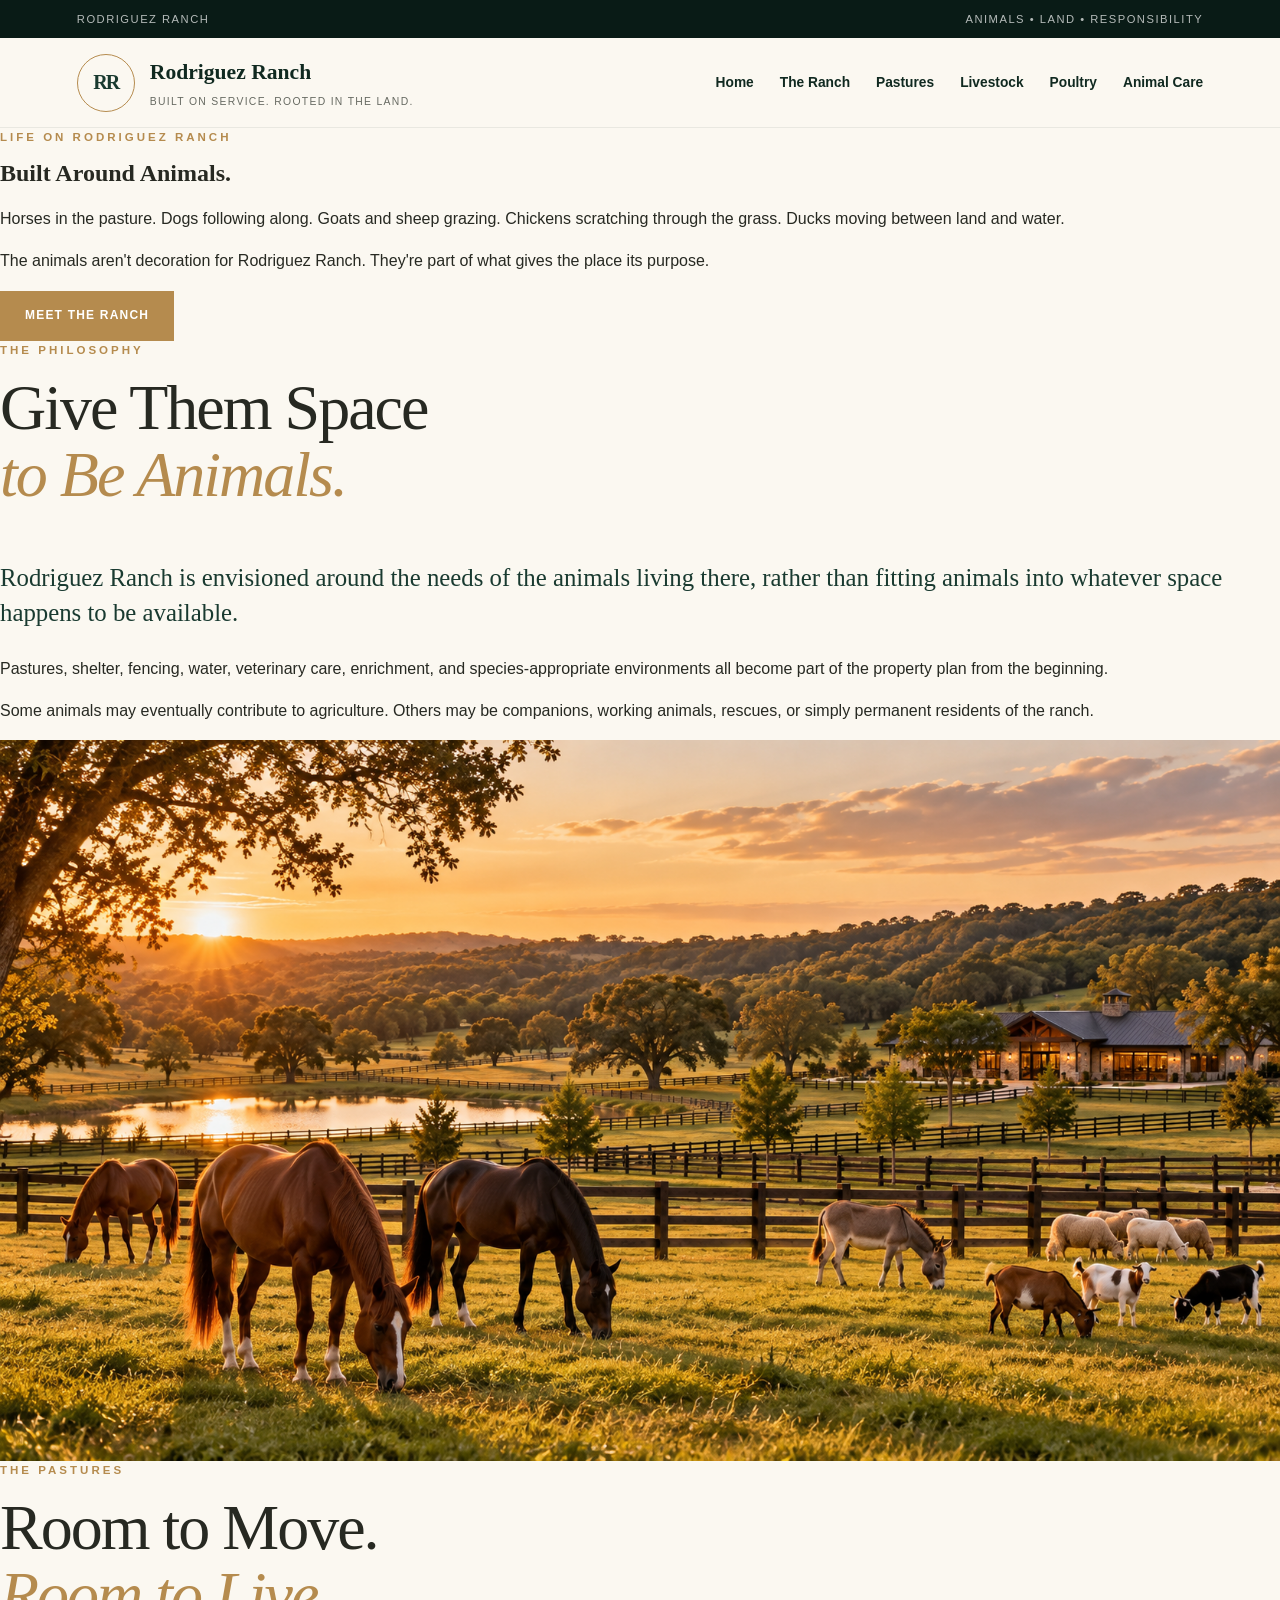
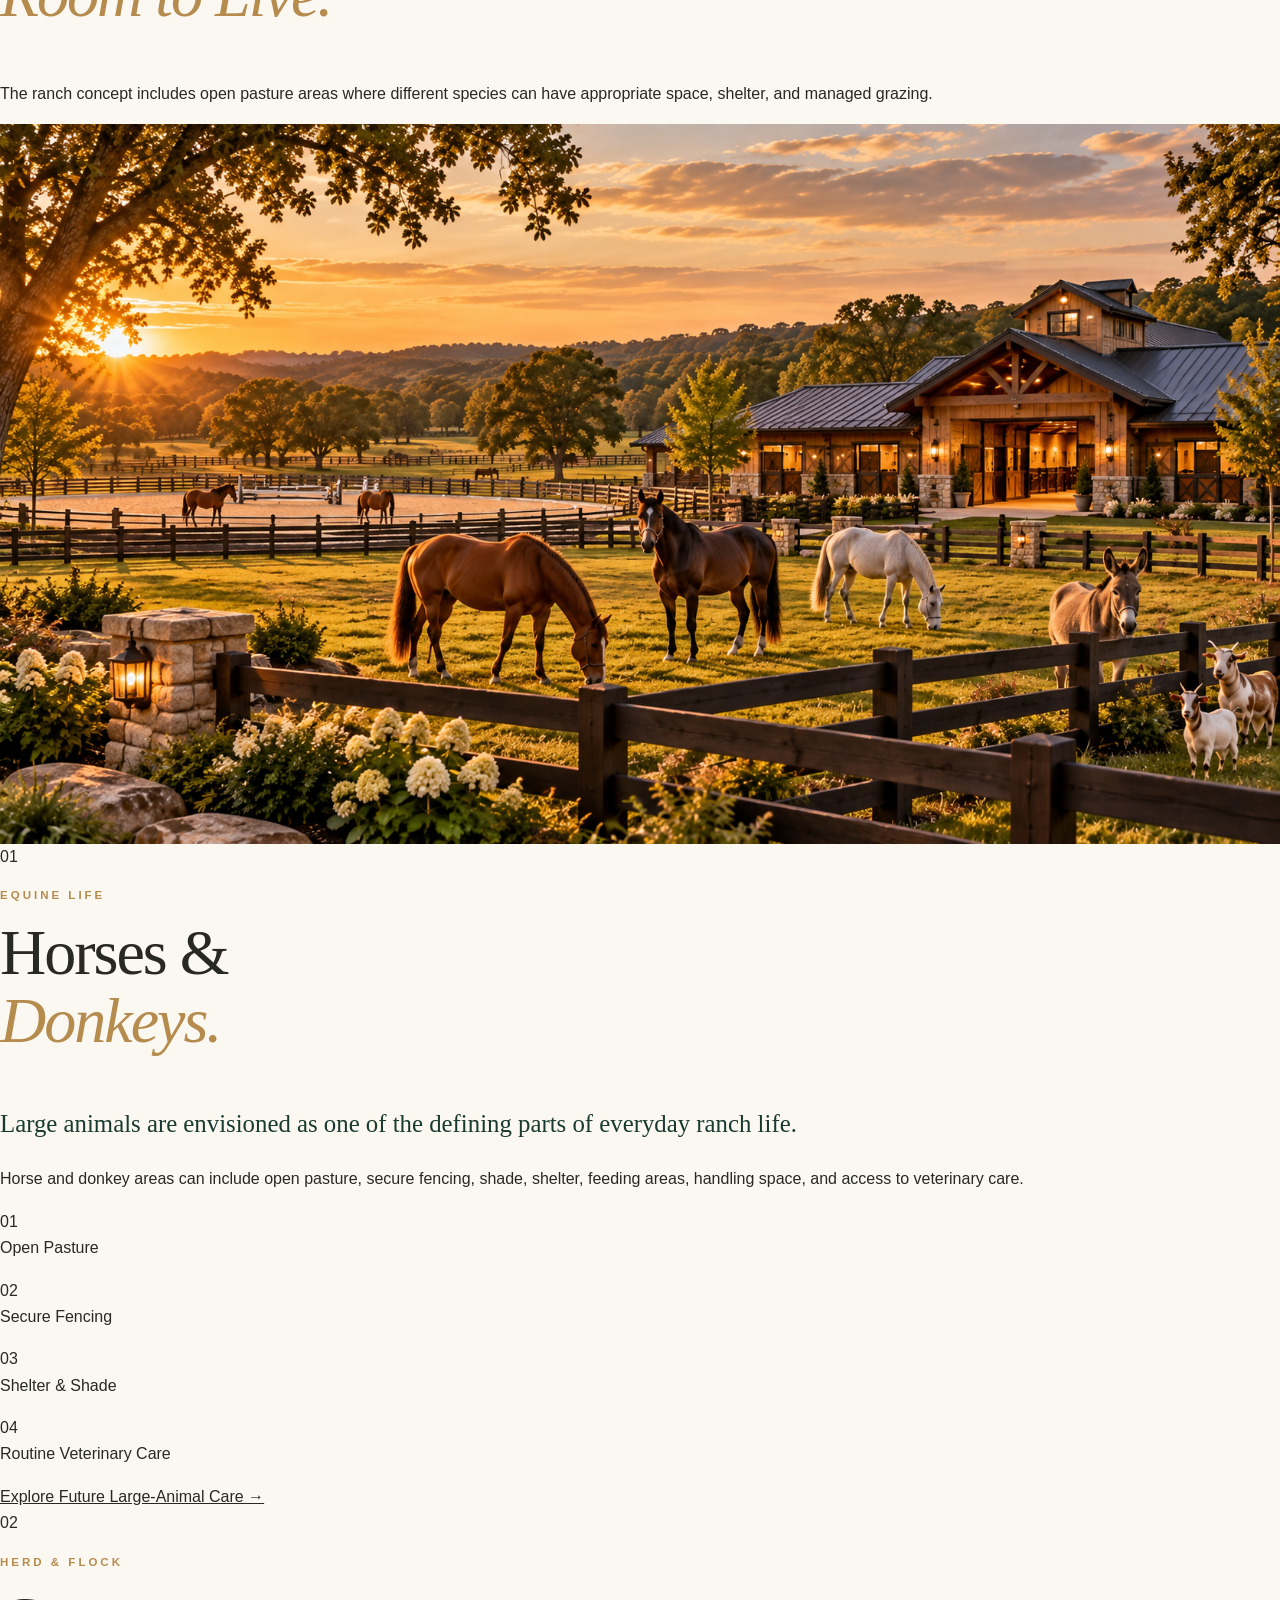
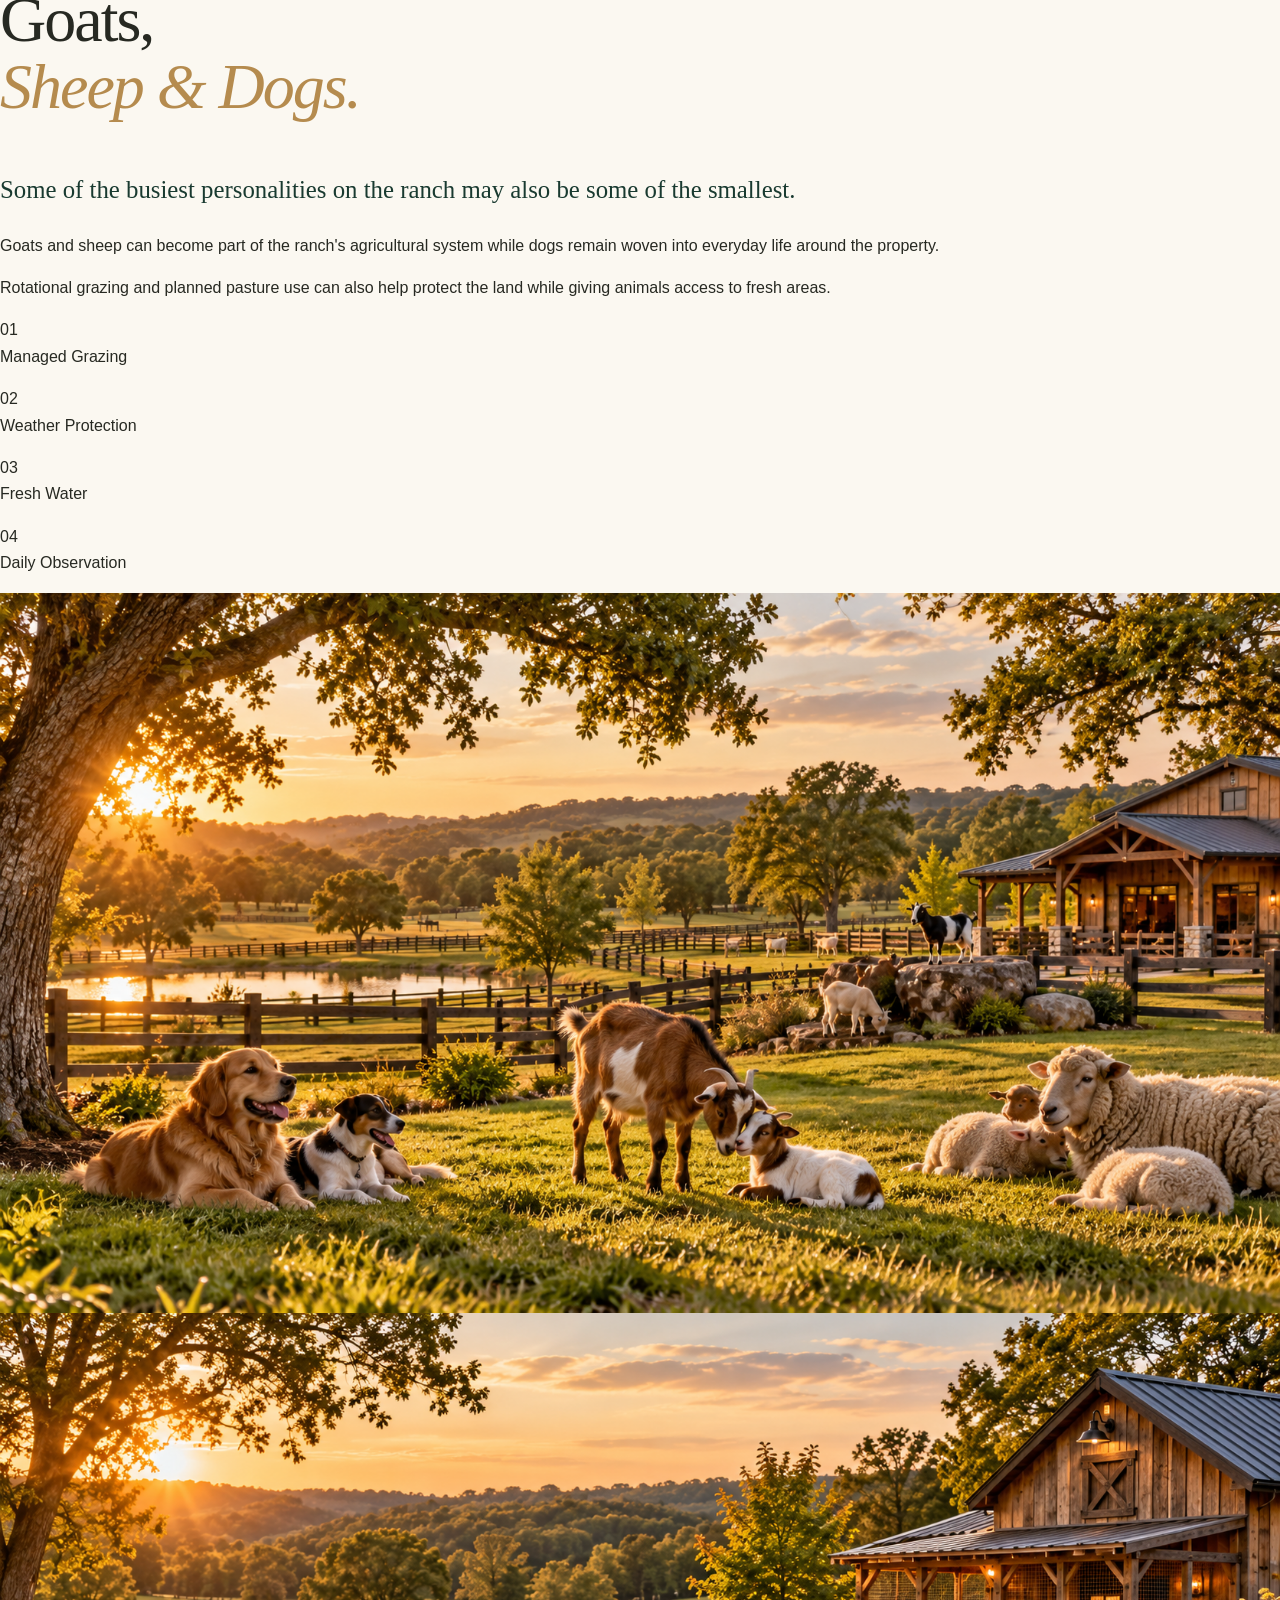
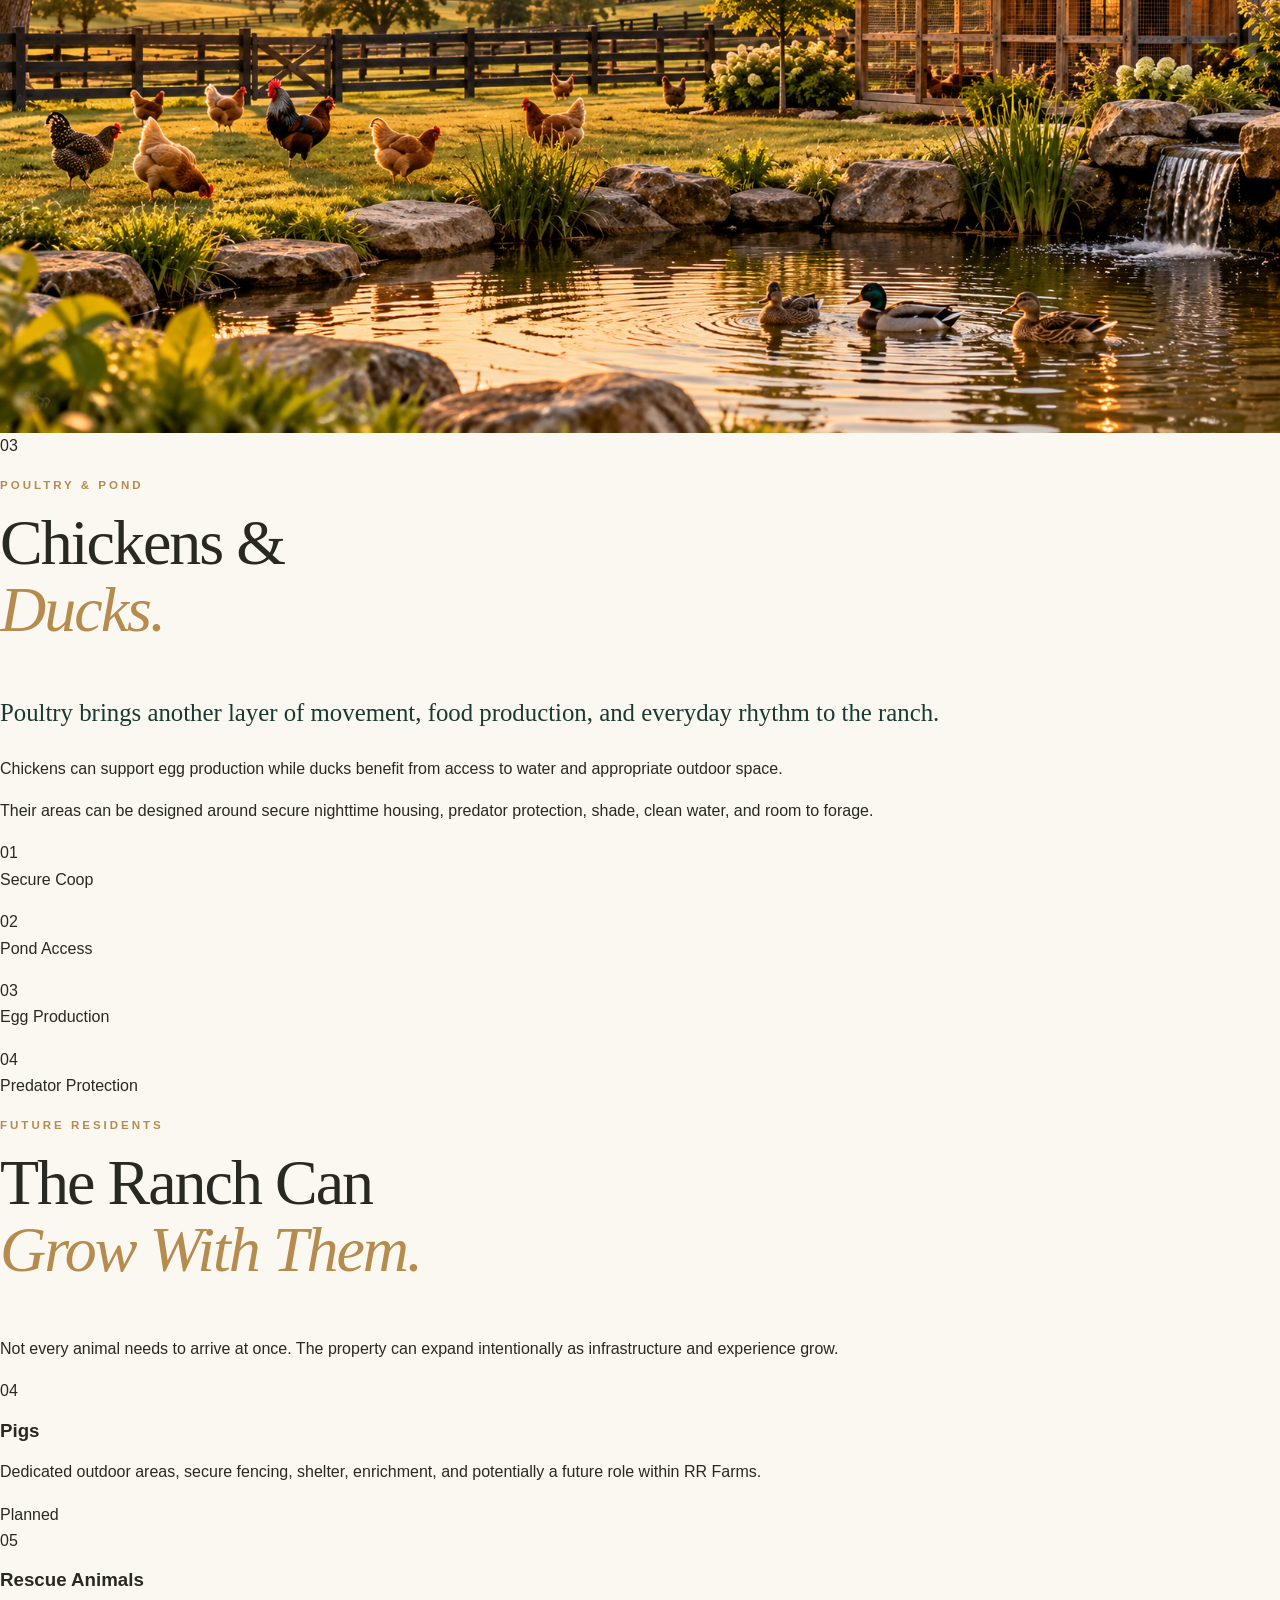
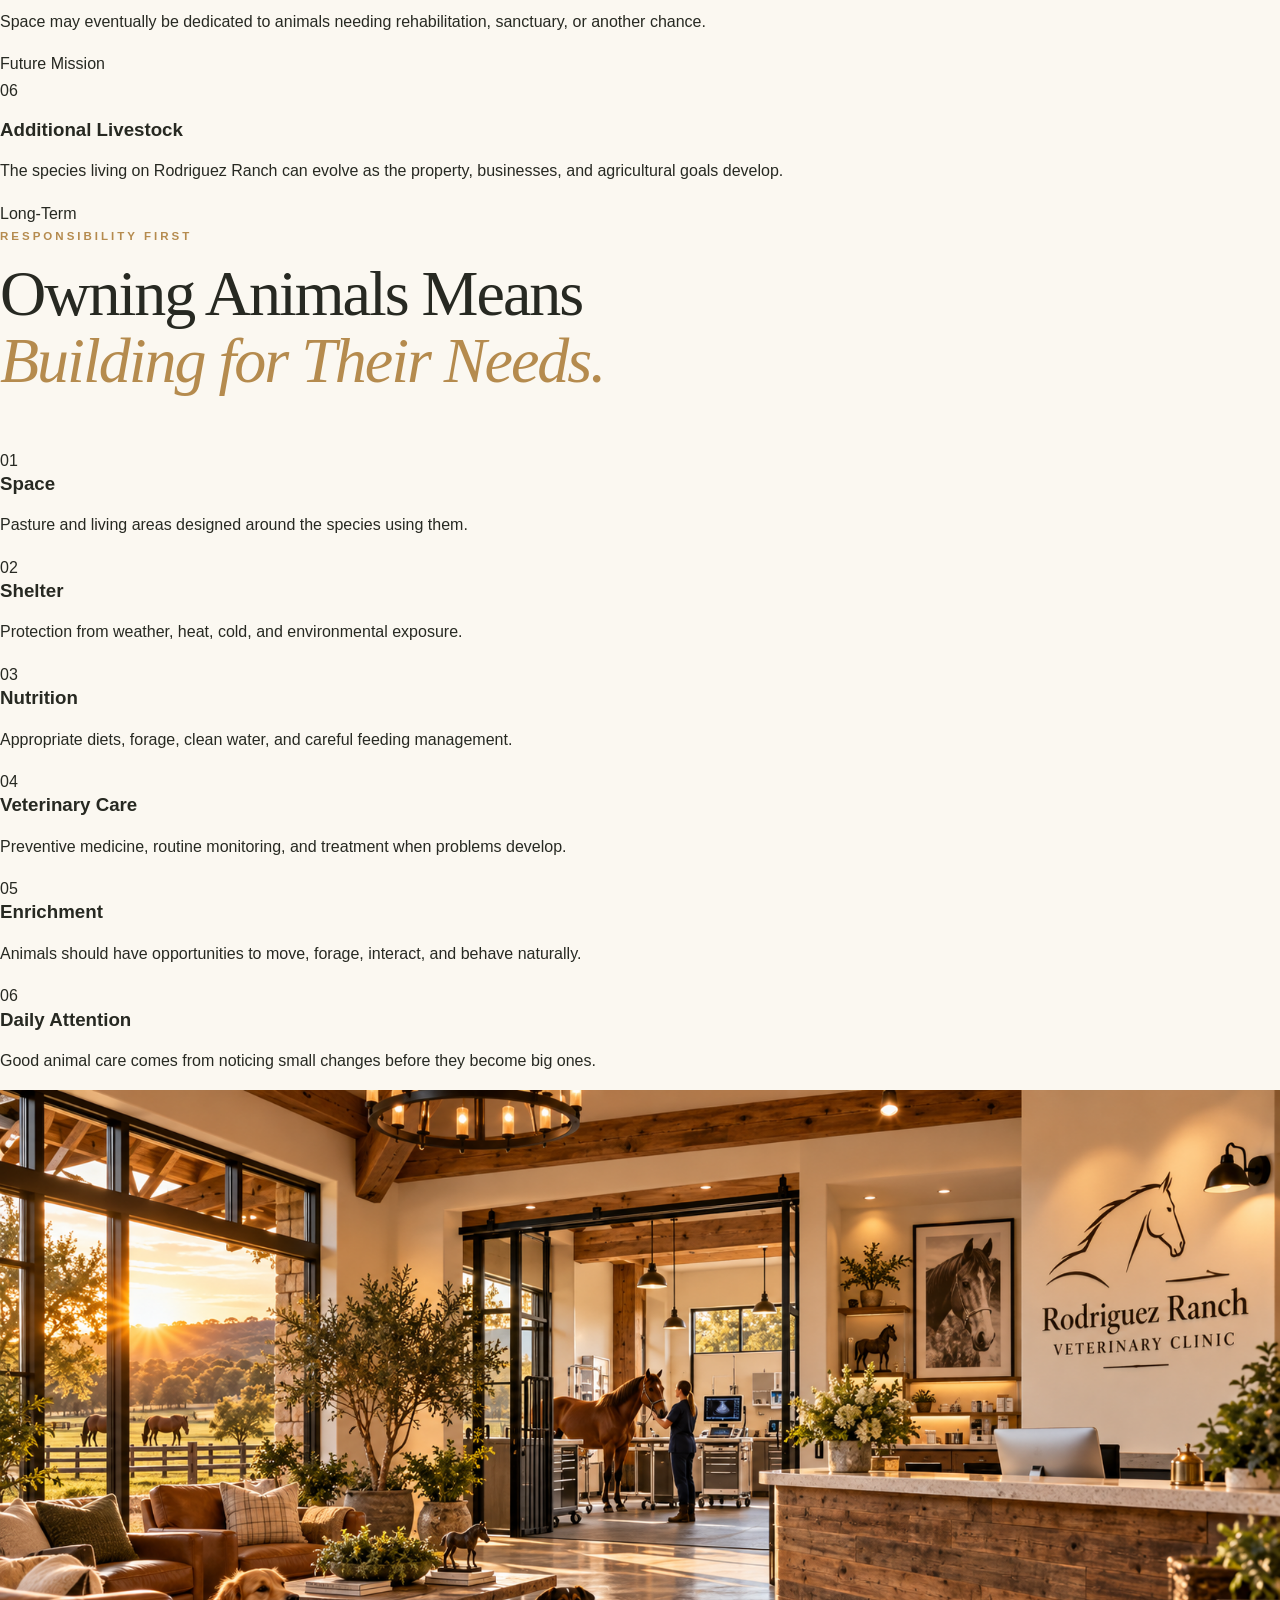
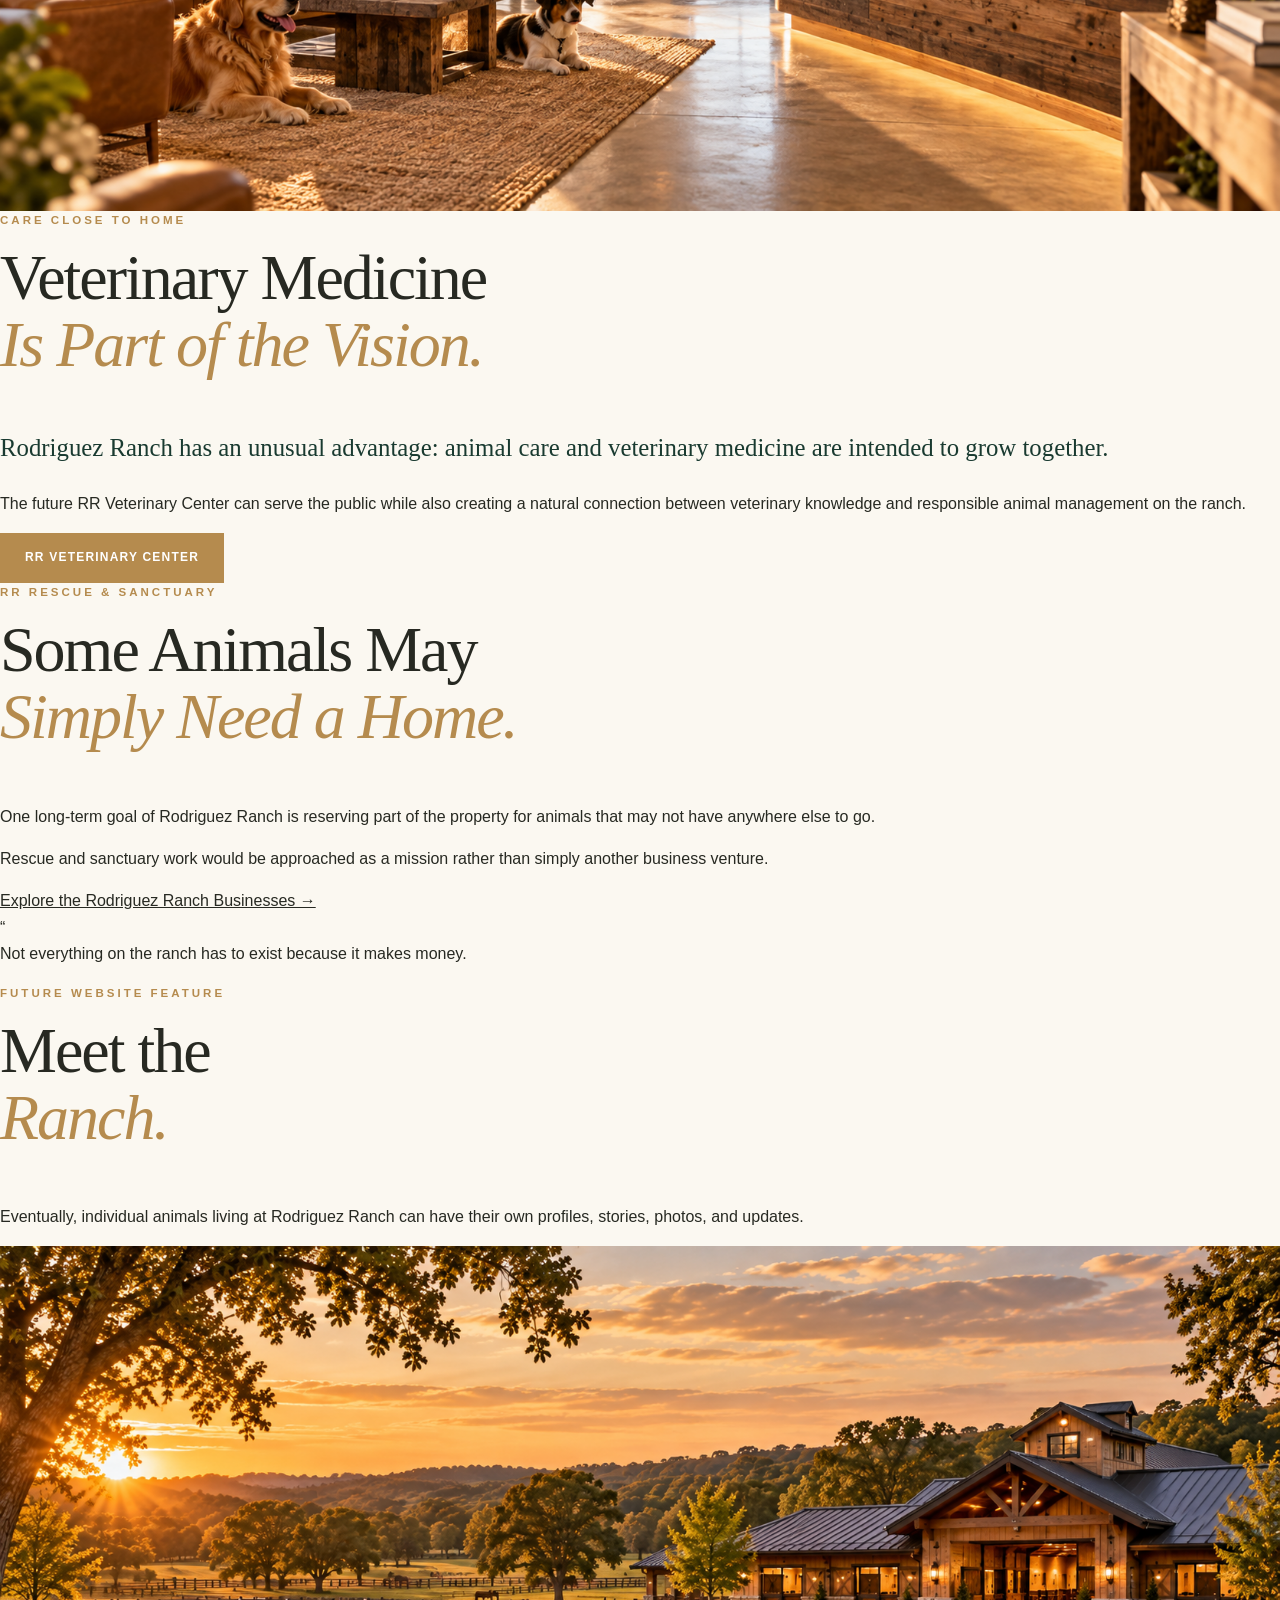
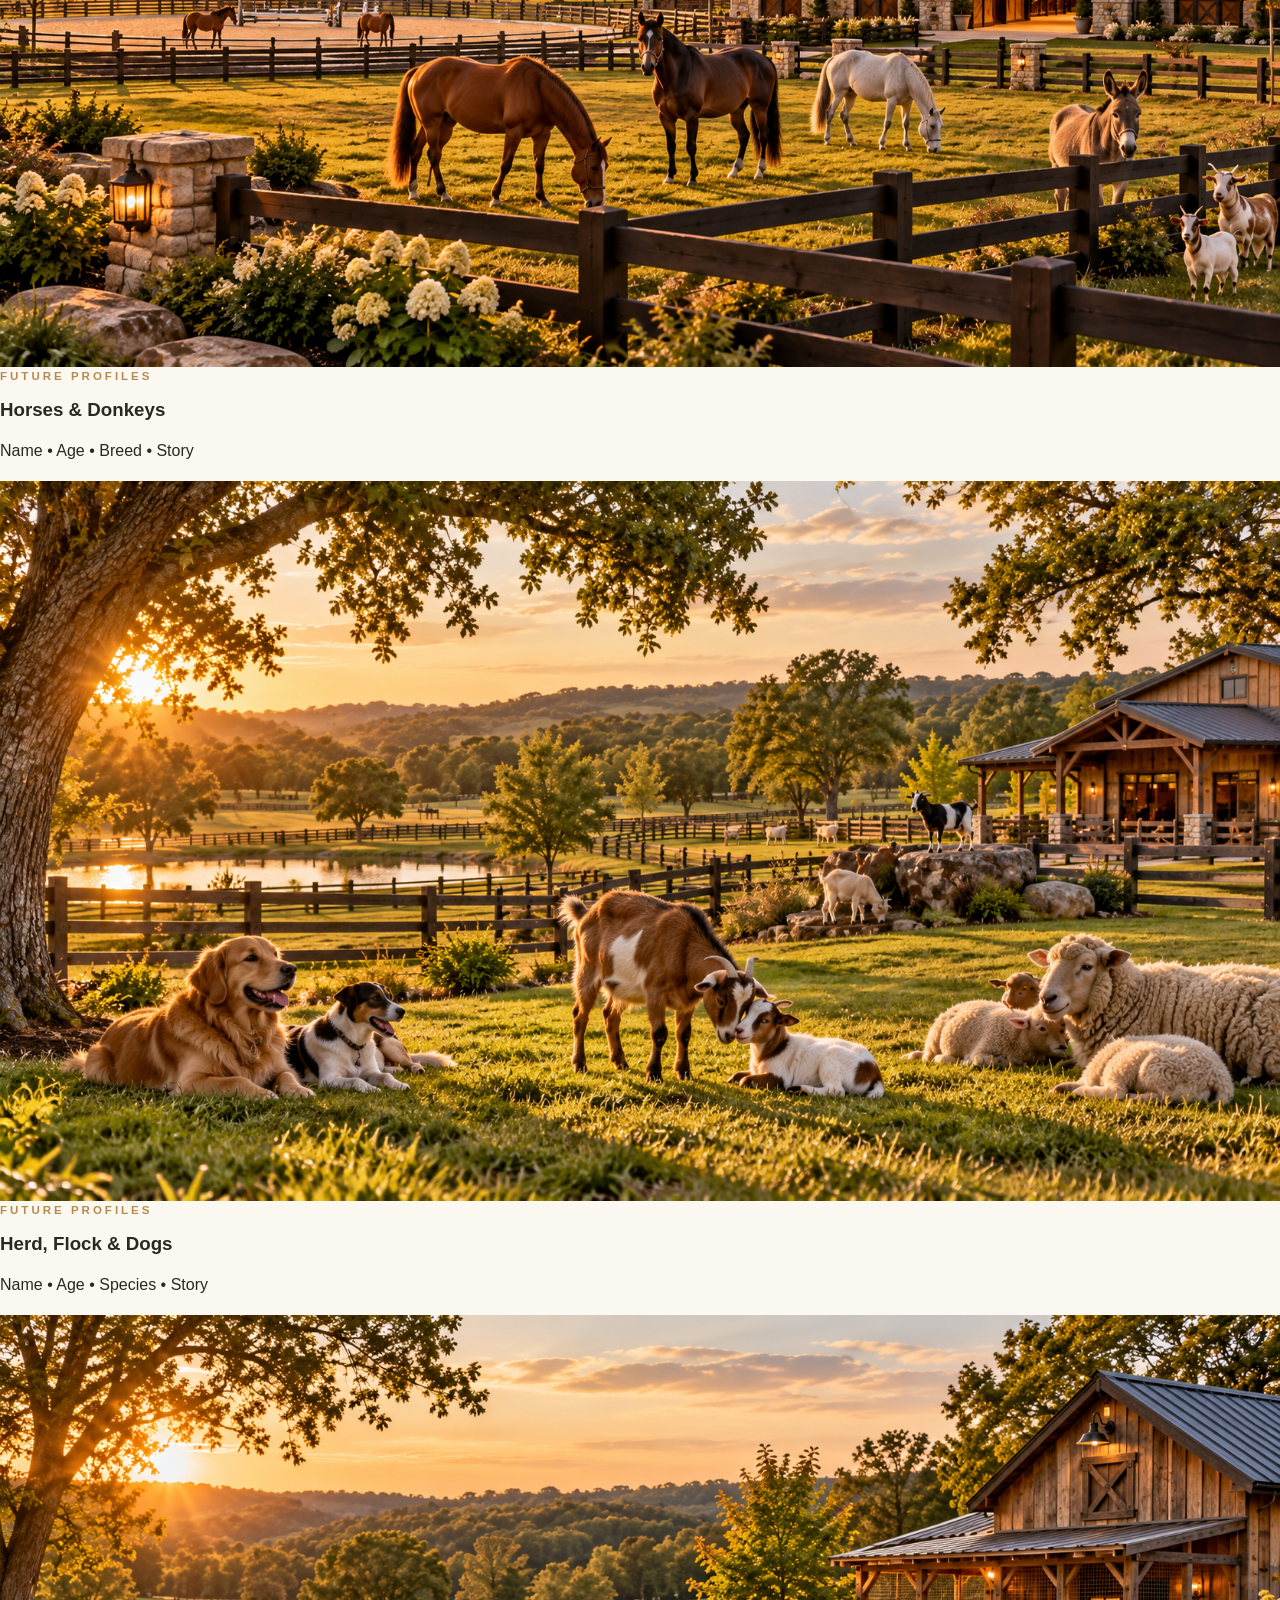
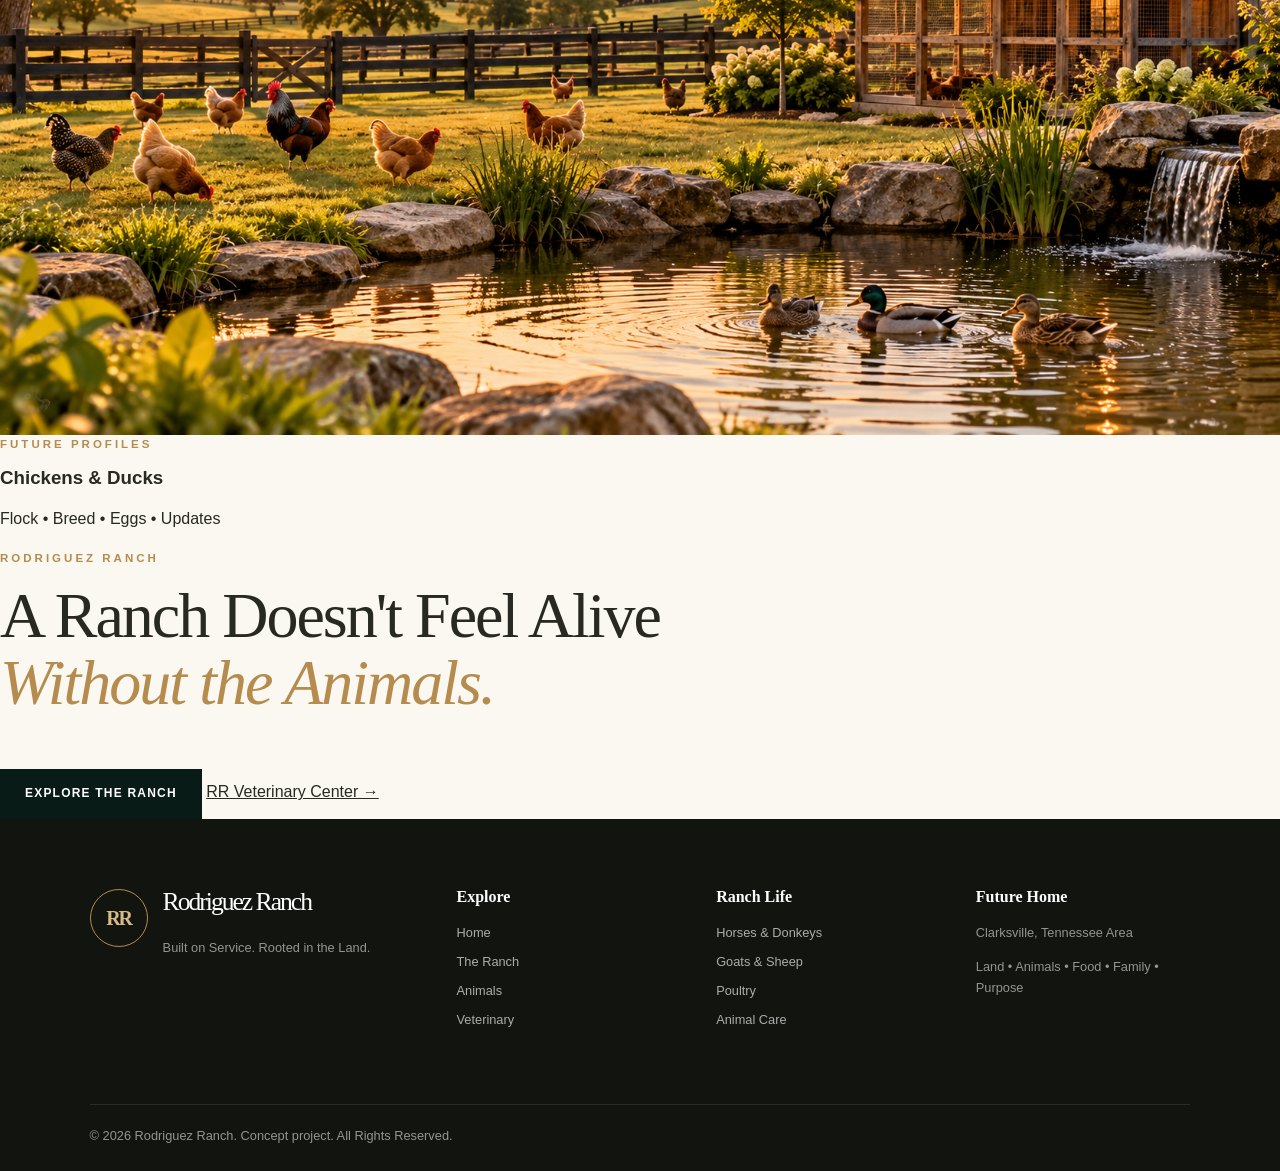
==== animals.html @ ac2ce033 "Create animals.html Build Life on the Ranch animals page" ====
<!DOCTYPE html>
<html lang="en">

<head>
  <meta charset="UTF-8">

  <meta
    name="viewport"
    content="width=device-width, initial-scale=1.0"
  >

  <meta
    name="description"
    content="Explore the animals envisioned for the future Rodriguez Ranch near Clarksville, Tennessee."
  >

  <title>Life on the Ranch | Rodriguez Ranch</title>

  <link rel="stylesheet" href="style.css">
</head>


<body class="animals-page">


  <!-- =========================
       TOP BAR
  ========================== -->

  <div class="top-bar">
    <p>Rodriguez Ranch</p>
    <p>Animals • Land • Responsibility</p>
  </div>


  <!-- =========================
       HEADER
  ========================== -->

  <header>

    <a href="index.html" class="brand">

      <div class="brand-mark">
        RR
      </div>

      <div class="brand-text">

        <p class="brand-name">
          Rodriguez Ranch
        </p>

        <p class="brand-tagline">
          Built on Service. Rooted in the Land.
        </p>

      </div>

    </a>


    <nav aria-label="Main navigation">

      <ul>

        <li>
          <a href="index.html">Home</a>
        </li>

        <li>
          <a href="ranch.html">The Ranch</a>
        </li>

        <li>
          <a href="#pastures">Pastures</a>
        </li>

        <li>
          <a href="#small-stock">Livestock</a>
        </li>

        <li>
          <a href="#poultry">Poultry</a>
        </li>

        <li>
          <a href="#care">Animal Care</a>
        </li>

      </ul>

    </nav>

  </header>



  <main>


    <!-- =========================
         HERO
    ========================== -->

    <section id="animals-page-hero">

      <div class="animals-hero-content">

        <p class="eyebrow">
          Life on Rodriguez Ranch
        </p>

        <h1>
          Built Around
          <span>Animals.</span>
        </h1>

        <p>
          Horses in the pasture. Dogs following along.
          Goats and sheep grazing. Chickens scratching
          through the grass. Ducks moving between land
          and water.
        </p>

        <p>
          The animals aren't decoration for Rodriguez Ranch.
          They're part of what gives the place its purpose.
        </p>

        <a
          href="#pastures"
          class="button primary"
        >
          Meet the Ranch
        </a>

      </div>

    </section>



    <!-- =========================
         INTRO
    ========================== -->

    <section id="animal-philosophy">

      <div>

        <p class="eyebrow">
          The Philosophy
        </p>

        <h2>
          Give Them Space
          <span>to Be Animals.</span>
        </h2>

      </div>


      <div>

        <p class="large-copy">
          Rodriguez Ranch is envisioned around the
          needs of the animals living there, rather
          than fitting animals into whatever space
          happens to be available.
        </p>

        <p>
          Pastures, shelter, fencing, water, veterinary
          care, enrichment, and species-appropriate
          environments all become part of the property
          plan from the beginning.
        </p>

        <p>
          Some animals may eventually contribute to
          agriculture. Others may be companions,
          working animals, rescues, or simply permanent
          residents of the ranch.
        </p>

      </div>

    </section>



    <!-- =========================
         WIDE PASTURE MOMENT
    ========================== -->

    <section id="pasture-feature">

      <img
        src="images/animals/mixed-pasture.png"
        alt="Mixed animal pasture at the future Rodriguez Ranch"
      >

      <div class="pasture-feature-content">

        <p class="eyebrow">
          The Pastures
        </p>

        <h2>
          Room to Move.
          <span>Room to Live.</span>
        </h2>

        <p>
          The ranch concept includes open pasture areas
          where different species can have appropriate
          space, shelter, and managed grazing.
        </p>

      </div>

    </section>



    <!-- =========================
         HORSES + DONKEY
    ========================== -->

    <section id="pastures" class="animal-story-section">

      <div class="animal-story-image">

        <img
          src="images/animals/horses-donkey.png"
          alt="Horses and donkey grazing in pasture"
        >

      </div>


      <div class="animal-story-content">

        <p class="animal-number">
          01
        </p>

        <p class="eyebrow">
          Equine Life
        </p>

        <h2>
          Horses &
          <span>Donkeys.</span>
        </h2>

        <p class="large-copy">
          Large animals are envisioned as one of the
          defining parts of everyday ranch life.
        </p>

        <p>
          Horse and donkey areas can include open pasture,
          secure fencing, shade, shelter, feeding areas,
          handling space, and access to veterinary care.
        </p>


        <div class="animal-needs">

          <div>
            <span>01</span>
            <p>Open Pasture</p>
          </div>

          <div>
            <span>02</span>
            <p>Secure Fencing</p>
          </div>

          <div>
            <span>03</span>
            <p>Shelter &amp; Shade</p>
          </div>

          <div>
            <span>04</span>
            <p>Routine Veterinary Care</p>
          </div>

        </div>


        <a
          href="veterinary.html#large-animal"
          class="animal-text-link"
        >
          Explore Future Large-Animal Care →
        </a>

      </div>

    </section>



    <!-- =========================
         GOATS SHEEP DOG
    ========================== -->

    <section
      id="small-stock"
      class="animal-story-section animal-story-reverse"
    >

      <div class="animal-story-content">

        <p class="animal-number">
          02
        </p>

        <p class="eyebrow">
          Herd &amp; Flock
        </p>

        <h2>
          Goats,
          <span>Sheep &amp; Dogs.</span>
        </h2>

        <p class="large-copy">
          Some of the busiest personalities on the
          ranch may also be some of the smallest.
        </p>

        <p>
          Goats and sheep can become part of the ranch's
          agricultural system while dogs remain woven
          into everyday life around the property.
        </p>

        <p>
          Rotational grazing and planned pasture use
          can also help protect the land while giving
          animals access to fresh areas.
        </p>


        <div class="animal-needs">

          <div>
            <span>01</span>
            <p>Managed Grazing</p>
          </div>

          <div>
            <span>02</span>
            <p>Weather Protection</p>
          </div>

          <div>
            <span>03</span>
            <p>Fresh Water</p>
          </div>

          <div>
            <span>04</span>
            <p>Daily Observation</p>
          </div>

        </div>

      </div>


      <div class="animal-story-image">

        <img
          src="images/animals/goats-sheep-dog.png"
          alt="Dogs, goats and sheep together at Rodriguez Ranch"
        >

      </div>

    </section>



    <!-- =========================
         POULTRY
    ========================== -->

    <section
      id="poultry"
      class="animal-story-section"
    >

      <div class="animal-story-image">

        <img
          src="images/animals/poultry-pond.png"
          alt="Chickens and ducks beside a pond and coop"
        >

      </div>


      <div class="animal-story-content">

        <p class="animal-number">
          03
        </p>

        <p class="eyebrow">
          Poultry &amp; Pond
        </p>

        <h2>
          Chickens &
          <span>Ducks.</span>
        </h2>

        <p class="large-copy">
          Poultry brings another layer of movement,
          food production, and everyday rhythm to
          the ranch.
        </p>

        <p>
          Chickens can support egg production while
          ducks benefit from access to water and
          appropriate outdoor space.
        </p>

        <p>
          Their areas can be designed around secure
          nighttime housing, predator protection,
          shade, clean water, and room to forage.
        </p>


        <div class="animal-needs">

          <div>
            <span>01</span>
            <p>Secure Coop</p>
          </div>

          <div>
            <span>02</span>
            <p>Pond Access</p>
          </div>

          <div>
            <span>03</span>
            <p>Egg Production</p>
          </div>

          <div>
            <span>04</span>
            <p>Predator Protection</p>
          </div>

        </div>

      </div>

    </section>



    <!-- =========================
         FUTURE LIVESTOCK
    ========================== -->

    <section id="future-animals">

      <div class="future-animals-heading">

        <p class="eyebrow">
          Future Residents
        </p>

        <h2>
          The Ranch Can
          <span>Grow With Them.</span>
        </h2>

        <p>
          Not every animal needs to arrive at once.
          The property can expand intentionally as
          infrastructure and experience grow.
        </p>

      </div>


      <div class="future-animal-grid">


        <article>

          <p class="future-animal-number">
            04
          </p>

          <h3>
            Pigs
          </h3>

          <p>
            Dedicated outdoor areas, secure fencing,
            shelter, enrichment, and potentially a
            future role within RR Farms.
          </p>

          <span>
            Planned
          </span>

        </article>


        <article>

          <p class="future-animal-number">
            05
          </p>

          <h3>
            Rescue Animals
          </h3>

          <p>
            Space may eventually be dedicated to
            animals needing rehabilitation, sanctuary,
            or another chance.
          </p>

          <span>
            Future Mission
          </span>

        </article>


        <article>

          <p class="future-animal-number">
            06
          </p>

          <h3>
            Additional Livestock
          </h3>

          <p>
            The species living on Rodriguez Ranch
            can evolve as the property, businesses,
            and agricultural goals develop.
          </p>

          <span>
            Long-Term
          </span>

        </article>


      </div>

    </section>



    <!-- =========================
         ANIMAL CARE
    ========================== -->

    <section id="care">

      <div class="animal-care-heading">

        <p class="eyebrow">
          Responsibility First
        </p>

        <h2>
          Owning Animals Means
          <span>Building for Their Needs.</span>
        </h2>

      </div>


      <div class="animal-care-grid">


        <article>

          <span>01</span>

          <h3>
            Space
          </h3>

          <p>
            Pasture and living areas designed around
            the species using them.
          </p>

        </article>


        <article>

          <span>02</span>

          <h3>
            Shelter
          </h3>

          <p>
            Protection from weather, heat, cold,
            and environmental exposure.
          </p>

        </article>


        <article>

          <span>03</span>

          <h3>
            Nutrition
          </h3>

          <p>
            Appropriate diets, forage, clean water,
            and careful feeding management.
          </p>

        </article>


        <article>

          <span>04</span>

          <h3>
            Veterinary Care
          </h3>

          <p>
            Preventive medicine, routine monitoring,
            and treatment when problems develop.
          </p>

        </article>


        <article>

          <span>05</span>

          <h3>
            Enrichment
          </h3>

          <p>
            Animals should have opportunities to
            move, forage, interact, and behave naturally.
          </p>

        </article>


        <article>

          <span>06</span>

          <h3>
            Daily Attention
          </h3>

          <p>
            Good animal care comes from noticing
            small changes before they become big ones.
          </p>

        </article>


      </div>

    </section>



    <!-- =========================
         VET CONNECTION
    ========================== -->

    <section id="animal-vet-connection">

      <div class="animal-vet-image">

        <img
          src="images/veterinary/vet-interior.png"
          alt="Future RR Veterinary Center interior with animal care spaces"
        >

      </div>


      <div class="animal-vet-content">

        <p class="eyebrow">
          Care Close to Home
        </p>

        <h2>
          Veterinary Medicine
          <span>Is Part of the Vision.</span>
        </h2>

        <p class="large-copy">
          Rodriguez Ranch has an unusual advantage:
          animal care and veterinary medicine are
          intended to grow together.
        </p>

        <p>
          The future RR Veterinary Center can serve
          the public while also creating a natural
          connection between veterinary knowledge and
          responsible animal management on the ranch.
        </p>


        <a
          href="veterinary.html"
          class="button primary"
        >
          RR Veterinary Center
        </a>

      </div>

    </section>



    <!-- =========================
         RESCUE
    ========================== -->

    <section id="animal-rescue">

      <div class="animal-rescue-content">

        <p class="eyebrow">
          RR Rescue &amp; Sanctuary
        </p>

        <h2>
          Some Animals May
          <span>Simply Need a Home.</span>
        </h2>

        <p>
          One long-term goal of Rodriguez Ranch is
          reserving part of the property for animals
          that may not have anywhere else to go.
        </p>

        <p>
          Rescue and sanctuary work would be approached
          as a mission rather than simply another
          business venture.
        </p>


        <a
          href="businesses.html"
          class="animal-text-link rescue-link"
        >
          Explore the Rodriguez Ranch Businesses →
        </a>

      </div>


      <div class="animal-rescue-quote">

        <span>“</span>

        <p>
          Not everything on the ranch
          has to exist because it makes money.
        </p>

      </div>

    </section>



    <!-- =========================
         MEET THE RANCH FUTURE
    ========================== -->

    <section id="meet-ranch">

      <div class="meet-ranch-heading">

        <p class="eyebrow">
          Future Website Feature
        </p>

        <h2>
          Meet the
          <span>Ranch.</span>
        </h2>

        <p>
          Eventually, individual animals living at
          Rodriguez Ranch can have their own profiles,
          stories, photos, and updates.
        </p>

      </div>


      <div class="animal-profile-preview">


        <article>

          <div class="profile-photo">

            <img
              src="images/animals/horses-donkey.png"
              alt="Future equine animals at Rodriguez Ranch"
            >

          </div>

          <p class="eyebrow">
            Future Profiles
          </p>

          <h3>
            Horses &amp; Donkeys
          </h3>

          <p>
            Name • Age • Breed • Story
          </p>

        </article>


        <article>

          <div class="profile-photo">

            <img
              src="images/animals/goats-sheep-dog.png"
              alt="Future herd and flock animals at Rodriguez Ranch"
            >

          </div>

          <p class="eyebrow">
            Future Profiles
          </p>

          <h3>
            Herd, Flock &amp; Dogs
          </h3>

          <p>
            Name • Age • Species • Story
          </p>

        </article>


        <article>

          <div class="profile-photo">

            <img
              src="images/animals/poultry-pond.png"
              alt="Future chickens and ducks at Rodriguez Ranch"
            >

          </div>

          <p class="eyebrow">
            Future Profiles
          </p>

          <h3>
            Chickens &amp; Ducks
          </h3>

          <p>
            Flock • Breed • Eggs • Updates
          </p>

        </article>


      </div>

    </section>



    <!-- =========================
         FINAL
    ========================== -->

    <section id="animals-final">

      <p class="eyebrow">
        Rodriguez Ranch
      </p>

      <h2>
        A Ranch Doesn't Feel Alive
        <span>Without the Animals.</span>
      </h2>


      <div class="animals-final-actions">

        <a
          href="ranch.html"
          class="button ranch-dark-button"
        >
          Explore the Ranch
        </a>

        <a
          href="veterinary.html"
          class="animals-final-link"
        >
          RR Veterinary Center →
        </a>

      </div>

    </section>

  </main>



  <!-- =========================
       FOOTER
  ========================== -->

  <footer>

    <div class="footer-brand">

      <div class="brand-mark">
        RR
      </div>

      <div>

        <h2>
          Rodriguez Ranch
        </h2>

        <p>
          Built on Service. Rooted in the Land.
        </p>

      </div>

    </div>


    <div>

      <h3>
        Explore
      </h3>

      <ul>
        <li><a href="index.html">Home</a></li>
        <li><a href="ranch.html">The Ranch</a></li>
        <li><a href="animals.html">Animals</a></li>
        <li><a href="veterinary.html">Veterinary</a></li>
      </ul>

    </div>


    <div>

      <h3>
        Ranch Life
      </h3>

      <ul>
        <li><a href="#pastures">Horses &amp; Donkeys</a></li>
        <li><a href="#small-stock">Goats &amp; Sheep</a></li>
        <li><a href="#poultry">Poultry</a></li>
        <li><a href="#care">Animal Care</a></li>
      </ul>

    </div>


    <div>

      <h3>
        Future Home
      </h3>

      <p>
        Clarksville, Tennessee Area
      </p>

      <p>
        Land • Animals • Food • Family • Purpose
      </p>

    </div>


    <p class="copyright">
      &copy; 2026 Rodriguez Ranch.
      Concept Project. All Rights Reserved.
    </p>

  </footer>


  <script src="script.js"></script>

</body>

</html>
---- style.css ----
/* =========================================================
   RODRIGUEZ RANCH
========================================================= */

:root {
  --forest: #193a30;
  --forest-dark: #102920;
  --forest-deep: #091b16;

  --sage: #75897a;
  --sage-light: #dce3db;

  --cream: #f3ede1;
  --cream-light: #fbf8f1;

  --brass: #b58b4e;
  --brass-light: #d7ba84;

  --cognac: #895a3d;

  --charcoal: #242521;
  --black: #121410;

  --white: #ffffff;

  --text: #272922;
  --text-light: #676a62;

  --border:
    rgba(25, 58, 48, 0.15);

  --shadow:
    0 18px 50px rgba(9, 27, 22, 0.12);

  --shadow-deep:
    0 35px 90px rgba(9, 27, 22, 0.28);
}


/* =========================================================
   GLOBAL
========================================================= */

* {
  box-sizing: border-box;
}

html {
  scroll-behavior: smooth;
}

body {
  margin: 0;

  background:
    var(--cream-light);

  color: var(--text);

  font-family:
    Arial,
    Helvetica,
    sans-serif;

  line-height: 1.65;

  overflow-x: hidden;
}

img {
  display: block;

  width: 100%;

  max-width: 100%;
}

a {
  color: inherit;
}

h1,
h2,
h3,
h4,
p {
  margin-top: 0;
}

h1,
h2,
h3 {
  line-height: 1.05;
}

h1,
h2 {
  font-family:
    Georgia,
    "Times New Roman",
    serif;
}

section {
  scroll-margin-top: 115px;
}

h2 {
  font-size:
    clamp(
      2.7rem,
      5vw,
      5.2rem
    );

  font-weight: 500;

  letter-spacing: -2px;
}

h2 span {
  display: block;

  color: var(--brass);

  font-style: italic;
}

.eyebrow {
  margin-bottom: 14px;

  color: var(--brass);

  font-size: 0.72rem;

  font-weight: 800;

  text-transform: uppercase;

  letter-spacing: 3px;
}

.large-copy {
  color: var(--forest);

  font-family:
    Georgia,
    "Times New Roman",
    serif;

  font-size: 1.55rem;

  line-height: 1.4;
}


/* =========================================================
   TOP BAR
========================================================= */

.top-bar {
  min-height: 38px;

  padding:
    7px
    6%;

  display: flex;

  justify-content: space-between;

  align-items: center;

  gap: 20px;

  background:
    var(--forest-deep);

  color:
    rgba(255,255,255,.7);

  font-size: .7rem;

  text-transform: uppercase;

  letter-spacing: 1.5px;
}

.top-bar p {
  margin: 0;
}


/* =========================================================
   HEADER
========================================================= */

header {
  position: sticky;

  top: 0;

  z-index: 1000;

  min-height: 90px;

  padding:
    13px
    6%;

  display: flex;

  align-items: center;

  justify-content: space-between;

  gap: 35px;

  background:
    rgba(251,248,241,.96);

  backdrop-filter:
    blur(15px);

  border-bottom:
    1px solid
    rgba(25,58,48,.08);
}


/* BRAND */

.brand {
  display: flex;

  align-items: center;

  gap: 15px;

  text-decoration: none;
}

.brand-mark {
  width: 58px;

  height: 58px;

  display: flex;

  align-items: center;

  justify-content: center;

  flex-shrink: 0;

  border:
    1px solid var(--brass);

  border-radius: 50%;

  color: var(--forest);

  font-family:
    Georgia,
    "Times New Roman",
    serif;

  font-size: 1.25rem;

  font-weight: 700;

  letter-spacing: -2px;
}

.brand-name {
  margin: 0;

  color:
    var(--forest-dark);

  font-family:
    Georgia,
    "Times New Roman",
    serif;

  font-size: 1.35rem;

  font-weight: 700;
}

.brand-tagline {
  margin:
    3px
    0
    0;

  color:
    var(--text-light);

  font-size: .65rem;

  text-transform: uppercase;

  letter-spacing: 1.3px;
}


/* NAV */

nav ul {
  margin: 0;

  padding: 0;

  display: flex;

  gap: 26px;

  list-style: none;
}

nav a {
  position: relative;

  color:
    var(--forest-dark);

  text-decoration: none;

  font-size: .86rem;

  font-weight: 700;
}

nav a::after {
  content: "";

  position: absolute;

  left: 0;

  bottom: -7px;

  width: 0;

  height: 2px;

  background:
    var(--brass);

  transition:
    width .25s ease;
}

nav a:hover::after {
  width: 100%;
}


/* =========================================================
   HERO
========================================================= */

#hero {
  position: relative;

  min-height:
    calc(100vh - 128px);

  padding:
    110px
    7%
    55px;

  display: flex;

  align-items: flex-end;

  color: white;

  background:
    linear-gradient(
      90deg,
      rgba(7,25,20,.96) 0%,
      rgba(10,31,25,.80) 39%,
      rgba(10,31,25,.35) 67%,
      rgba(10,31,25,.10) 100%
    ),
    url("images/ranch/ranch-entrance.png");

  background-size: cover;

  background-position: center;

  overflow: hidden;
}

#hero::after {
  content: "RR";

  position: absolute;

  right: 3%;

  bottom: -90px;

  color:
    rgba(255,255,255,.045);

  font-family:
    Georgia,
    "Times New Roman",
    serif;

  font-size:
    clamp(
      15rem,
      30vw,
      31rem
    );

  font-weight: 700;

  letter-spacing: -35px;

  pointer-events: none;
}

.hero-content {
  position: relative;

  z-index: 2;

  width: 100%;

  max-width: 950px;
}

#hero h1 {
  margin-bottom: 10px;

  font-size:
    clamp(
      4.2rem,
      9vw,
      9rem
    );

  font-weight: 500;

  line-height: .87;

  letter-spacing: -5px;
}

.hero-motto {
  margin-bottom: 28px;

  color:
    var(--brass-light);

  font-family:
    Georgia,
    "Times New Roman",
    serif;

  font-size:
    clamp(
      1rem,
      2vw,
      1.5rem
    );

  letter-spacing: 3px;
}

.hero-description {
  max-width: 680px;

  color:
    rgba(255,255,255,.82);

  font-size: 1.08rem;
}


/* BUTTONS */

.hero-actions {
  margin-top: 35px;

  display: flex;

  flex-wrap: wrap;

  gap: 15px;
}

.button {
  min-height: 50px;

  padding:
    14px
    24px;

  display: inline-flex;

  align-items: center;

  justify-content: center;

  border:
    1px solid transparent;

  text-decoration: none;

  text-transform: uppercase;

  letter-spacing: 1.2px;

  font-size: .75rem;

  font-weight: 800;

  transition:
    .25s ease;
}

.button.primary {
  background:
    var(--brass);

  color: white;
}

.button.primary:hover {
  background:
    var(--brass-light);

  color:
    var(--forest-deep);

  transform:
    translateY(-3px);
}

.button.secondary {
  border-color:
    rgba(255,255,255,.65);

  color: white;
}

.button.secondary:hover {
  background: white;

  color:
    var(--forest-deep);

  transform:
    translateY(-3px);
}


/* HERO DETAILS */

.hero-details {
  max-width: 950px;

  margin-top: 60px;

  padding-top: 25px;

  display: grid;

  grid-template-columns:
    repeat(3,1fr);

  gap: 25px;

  border-top:
    1px solid
    rgba(255,255,255,.18);
}

.hero-details div {
  display: flex;

  align-items: center;

  gap: 12px;
}

.hero-details span {
  color:
    var(--brass-light);

  font-family:
    Georgia,
    serif;

  font-size: 1.5rem;
}

.hero-details strong {
  color:
    rgba(255,255,255,.88);

  font-size: .78rem;

  text-transform: uppercase;

  letter-spacing: 1px;
}


/* =========================================================
   STORY
========================================================= */

#story {
  padding:
    130px
    8%;

  display: grid;

  grid-template-columns:
    .8fr
    1.2fr;

  gap: 100px;

  background:
    var(--cream-light);
}

.story-heading h2 {
  color:
    var(--forest-dark);
}

.story-lead {
  color:
    var(--forest);

  font-family:
    Georgia,
    serif;

  font-size:
    clamp(
      1.7rem,
      3vw,
      2.5rem
    );

  line-height: 1.35;
}

.story-copy > p:not(.story-lead) {
  max-width: 680px;

  color:
    var(--text-light);
}


/* =========================================================
   RANCH OVERVIEW
========================================================= */

#ranch {
  display: grid;

  grid-template-columns:
    1.2fr
    .8fr;

  min-height: 850px;

  background:
    var(--forest-dark);
}

.ranch-image {
  min-height: 800px;
}

.ranch-image img {
  height: 100%;

  object-fit: cover;
}

.ranch-content {
  padding:
    100px
    8%;

  color: white;

  display: flex;

  flex-direction: column;

  justify-content: center;
}

.ranch-content h2 {
  color: white;
}

.ranch-content > p:not(.eyebrow) {
  color:
    rgba(255,255,255,.65);
}

.ranch-features {
  margin-top: 35px;

  border-top:
    1px solid
    rgba(255,255,255,.13);
}

.ranch-features article {
  padding:
    19px
    0;

  display: grid;

  grid-template-columns:
    45px
    1fr;

  column-gap: 15px;

  border-bottom:
    1px solid
    rgba(255,255,255,.13);
}

.ranch-features span {
  grid-row:
    1 / 3;

  color:
    var(--brass-light);

  font-family:
    Georgia,
    serif;

  font-size: 1.25rem;
}

.ranch-features h3 {
  margin-bottom: 5px;

  font-family:
    Georgia,
    serif;

  font-size: 1.2rem;
}

.ranch-features p {
  margin: 0;

  color:
    rgba(255,255,255,.55);

  font-size: .82rem;
}


/* =========================================================
   ANIMALS
========================================================= */

#animals {
  padding:
    120px
    7%;

  background:
    var(--cream);
}

.section-heading {
  max-width: 800px;

  margin-bottom: 60px;
}

.section-heading h2 {
  color:
    var(--forest-dark);
}

.section-heading > p:last-child {
  color:
    var(--text-light);
}

.animal-gallery {
  display: grid;

  grid-template-columns:
    1.2fr
    .8fr;

  grid-template-rows:
    380px
    380px;

  gap: 18px;
}

.animal-gallery figure {
  position: relative;

  margin: 0;

  overflow: hidden;
}

.animal-gallery img {
  height: 100%;

  object-fit: cover;

  transition:
    transform .5s ease;
}

.animal-gallery figure:hover img {
  transform:
    scale(1.035);
}

.animal-main {
  grid-row:
    1 / 3;
}

.animal-wide {
  display: none;
}

.animal-gallery figcaption {
  position: absolute;

  left: 20px;

  bottom: 20px;

  padding:
    14px
    18px;

  max-width: 280px;

  background:
    rgba(9,27,22,.83);

  color:
    rgba(255,255,255,.8);

  backdrop-filter:
    blur(8px);

  font-size: .78rem;
}

.animal-gallery figcaption span {
  display: block;

  margin-bottom: 3px;

  color:
    var(--brass-light);

  font-family:
    Georgia,
    serif;

  font-size: 1rem;
}


/* =========================================================
   VETERINARY
========================================================= */

#veterinary {
  padding:
    130px
    7%;

  display: grid;

  grid-template-columns:
    1.1fr
    .9fr;

  gap: 90px;

  align-items: center;

  background:
    var(--cream-light);
}

.vet-visual {
  position: relative;

  min-height: 760px;
}

.vet-main-image {
  width: 88%;

  height: 650px;

  object-fit: cover;

  box-shadow:
    var(--shadow-deep);
}

.vet-secondary-image {
  position: absolute;

  right: 0;

  bottom: 0;

  width: 53%;

  height: 315px;

  object-fit: cover;

  border:
    10px solid
    var(--cream-light);

  box-shadow:
    var(--shadow);
}

.vet-label {
  position: absolute;

  top: 25px;

  left: -15px;

  padding:
    11px
    20px;

  background:
    var(--brass);

  color: white;

  text-transform: uppercase;

  letter-spacing: 2px;

  font-size: .64rem;

  font-weight: 800;
}

.vet-content h2 {
  color:
    var(--forest-dark);
}

.vet-content > p:not(.eyebrow):not(.large-copy) {
  color:
    var(--text-light);
}

.service-list {
  margin-top: 35px;

  border-top:
    1px solid
    var(--border);
}

.service-list div {
  padding:
    15px
    0;

  display: flex;

  gap: 18px;

  align-items: center;

  border-bottom:
    1px solid
    var(--border);
}

.service-list span {
  color:
    var(--brass);

  font-size: .7rem;

  font-weight: 800;
}

.service-list p {
  margin: 0;

  font-weight: 700;
}


/* =========================================================
   GARDENS
========================================================= */

#gardens {
  display: grid;

  grid-template-columns:
    .8fr
    1.2fr;

  min-height: 720px;

  background:
    var(--forest);
}

.garden-content {
  padding:
    100px
    9%;

  display: flex;

  flex-direction: column;

  justify-content: center;

  color: white;
}

.garden-content h2 {
  color: white;
}

.garden-content .large-copy {
  color:
    var(--brass-light);
}

.garden-content > p:not(.eyebrow):not(.large-copy) {
  color:
    rgba(255,255,255,.65);
}

.garden-tags {
  margin-top: 25px;

  display: flex;

  flex-wrap: wrap;

  gap: 9px;
}

.garden-tags span {
  padding:
    7px
    12px;

  border:
    1px solid
    rgba(255,255,255,.22);

  color:
    rgba(255,255,255,.8);

  font-size: .7rem;

  text-transform: uppercase;

  letter-spacing: 1px;
}

.garden-image img {
  height: 100%;

  object-fit: cover;
}


/* =========================================================
   BUSINESSES
========================================================= */

#businesses {
  padding:
    120px
    7%;

  background:
    var(--cream-light);
}

.business-grid {
  display: grid;

  grid-template-columns:
    repeat(3,1fr);

  gap: 1px;

  background:
    var(--border);
}

.business-card {
  min-height: 360px;

  padding: 34px;

  display: flex;

  flex-direction: column;

  background: white;

  transition:
    transform .25s ease,
    background .25s ease;
}

.business-card:hover {
  position: relative;

  z-index: 3;

  transform:
    translateY(-5px);

  background:
    var(--cream);
}

.business-number {
  margin-bottom: auto;

  color:
    rgba(25,58,48,.15);

  font-family:
    Georgia,
    serif;

  font-size: 3.5rem;
}

.business-card h3 {
  margin-bottom: 15px;

  color:
    var(--forest);

  font-family:
    Georgia,
    serif;

  font-size: 1.7rem;
}

.business-card > p:not(.business-number) {
  color:
    var(--text-light);

  font-size: .88rem;
}

.business-card > span {
  margin-top: 18px;

  color:
    var(--brass);

  font-size: .65rem;

  font-weight: 800;

  text-transform: uppercase;

  letter-spacing: 1.5px;
}


/* MARKET FEATURE */

.business-market {
  position: relative;

  padding: 0;

  overflow: hidden;

  color: white;
}

.business-market img {
  position: absolute;

  inset: 0;

  height: 100%;

  object-fit: cover;
}

.business-market::after {
  content: "";

  position: absolute;

  inset: 0;

  background:
    linear-gradient(
      180deg,
      rgba(9,27,22,.1),
      rgba(9,27,22,.88)
    );
}

.business-overlay {
  position: relative;

  z-index: 2;

  margin-top: auto;

  padding: 34px;
}

.business-overlay .business-number {
  color:
    rgba(255,255,255,.28);
}

.business-overlay h3 {
  color: white;
}

.business-overlay p:last-child {
  color:
    rgba(255,255,255,.72);
}


/* =========================================================
   FARM TO TABLE
========================================================= */

#farm-table {
  position: relative;

  min-height: 650px;

  overflow: hidden;
}

#farm-table > img {
  position: absolute;

  inset: 0;

  height: 100%;

  object-fit: cover;
}

#farm-table::after {
  content: "";

  position: absolute;

  inset: 0;

  background:
    linear-gradient(
      90deg,
      rgba(9,27,22,.91),
      rgba(9,27,22,.62),
      rgba(9,27,22,.06)
    );
}

.farm-table-content {
  position: relative;

  z-index: 2;

  max-width: 720px;

  padding:
    130px
    7%;

  color: white;
}

.farm-table-content h2 {
  color: white;
}

.farm-table-content p:last-child {
  color:
    rgba(255,255,255,.7);
}


/* =========================================================
   CLIENT PORTAL
========================================================= */

#client-portal {
  padding:
    130px
    7%;

  display: grid;

  grid-template-columns:
    .85fr
    1.15fr;

  gap: 90px;

  align-items: center;

  background:
    var(--charcoal);

  color: white;
}

.portal-intro h2 {
  color: white;
}

.portal-intro > p:not(.eyebrow) {
  color:
    rgba(255,255,255,.66);
}

.portal-intro ul {
  padding: 0;

  display: grid;

  grid-template-columns:
    repeat(2,1fr);

  gap: 12px;

  list-style: none;
}

.portal-intro li {
  font-size: .87rem;
}

.portal-intro li::before {
  content: "•";

  margin-right: 8px;

  color:
    var(--brass);
}


/* PORTAL MOCKUP */

.portal-window {
  padding: 30px;

  background:
    linear-gradient(
      145deg,
      white,
      #f0eee8
    );

  color:
    var(--text);

  border-radius: 20px;

  box-shadow:
    0 40px 100px
    rgba(0,0,0,.35);
}

.portal-header {
  padding-bottom: 22px;

  display: flex;

  justify-content: space-between;

  align-items: center;

  border-bottom:
    1px solid
    var(--border);
}

.portal-header h3 {
  margin: 0;

  color:
    var(--forest);

  font-family:
    Georgia,
    serif;

  font-size: 2rem;
}

.portal-small {
  margin-bottom: 4px;

  color:
    var(--brass);

  font-size: .62rem;

  font-weight: 800;

  text-transform: uppercase;

  letter-spacing: 1.3px;
}

.portal-avatar,
.pet-avatar {
  width: 50px;

  height: 50px;

  display: flex;

  align-items: center;

  justify-content: center;

  border-radius: 50%;
}

.portal-avatar {
  background:
    var(--forest);

  color: white;
}

.pet-profile {
  margin:
    26px
    0;

  padding: 18px;

  display: flex;

  align-items: center;

  gap: 15px;

  background:
    var(--cream-light);
}

.pet-avatar {
  background:
    var(--sage-light);

  color:
    var(--forest);

  font-family:
    Georgia,
    serif;

  font-weight: 700;
}

.pet-profile h4 {
  margin:
    0
    0
    3px;

  color:
    var(--forest);

  font-family:
    Georgia,
    serif;

  font-size: 1.35rem;
}

.pet-profile p {
  margin: 0;

  color:
    var(--text-light);

  font-size: .75rem;
}

.portal-status-grid {
  display: grid;

  grid-template-columns:
    repeat(3,1fr);

  gap: 12px;
}

.portal-stat {
  min-height: 140px;

  padding: 18px;

  display: flex;

  flex-direction: column;

  justify-content: space-between;

  border:
    1px solid
    var(--border);

  background: white;
}

.portal-stat p,
.portal-stat span {
  color:
    var(--text-light);

  font-size: .72rem;
}

.portal-stat strong {
  color:
    var(--forest);

  font-family:
    Georgia,
    serif;

  font-size: 1.4rem;
}

.portal-window button {
  width: 100%;

  margin-top: 20px;

  padding: 13px;

  border: none;

  background:
    var(--forest);

  color: white;

  font-weight: 700;

  text-transform: uppercase;

  letter-spacing: 1px;
}


/* =========================================================
   FUTURE
========================================================= */

#future {
  padding:
    130px
    7%;

  background:
    var(--forest-deep);

  color: white;
}

.future-heading {
  max-width: 800px;

  margin-bottom: 65px;
}

.future-heading h2 {
  color: white;
}

.timeline {
  position: relative;

  max-width: 1000px;

  margin:
    0
    auto;
}

.timeline::before {
  content: "";

  position: absolute;

  left: 15px;

  top: 5px;

  bottom: 5px;

  width: 1px;

  background:
    rgba(181,139,78,.45);
}

.timeline article {
  position: relative;

  max-width: 700px;

  margin-left: 55px;

  padding:
    0
    0
    50px
    25px;
}

.timeline article::before {
  content: "";

  position: absolute;

  left: -47px;

  top: 5px;

  width: 12px;

  height: 12px;

  border:
    3px solid
    var(--brass);

  border-radius: 50%;

  background:
    var(--forest-deep);
}

.phase {
  margin-bottom: 5px;

  color:
    var(--brass);

  font-size: .68rem;

  font-weight: 800;

  text-transform: uppercase;

  letter-spacing: 2px;
}

.timeline h3 {
  margin-bottom: 8px;

  font-family:
    Georgia,
    serif;

  font-size: 1.7rem;
}

.timeline article > p:last-child {
  color:
    rgba(255,255,255,.55);
}


/* =========================================================
   FINAL CTA
========================================================= */

#contact {
  padding:
    100px
    7%;

  text-align: center;

  background:
    var(--brass);

  color:
    var(--forest-deep);
}

#contact .eyebrow {
  color:
    rgba(9,27,22,.65);
}

#contact h2 {
  margin:
    0
    auto
    20px;

  max-width: 900px;

  color:
    var(--forest-deep);
}

#contact h2 span {
  color:
    var(--forest);
}

#contact > p:last-child {
  margin-bottom: 0;

  text-transform: uppercase;

  letter-spacing: 3px;

  font-size: .75rem;
}


/* =========================================================
   FOOTER
========================================================= */

footer {
  padding:
    70px
    7%
    25px;

  display: grid;

  grid-template-columns:
    1.5fr
    1fr
    1fr
    1fr;

  gap: 45px;

  background:
    var(--black);

  color: white;
}

.footer-brand {
  display: flex;

  gap: 15px;

  align-items: flex-start;
}

.footer-brand .brand-mark {
  color:
    var(--brass-light);
}

footer h2,
footer h3 {
  color: white;

  font-family:
    Georgia,
    serif;
}

footer h2 {
  font-size: 1.6rem;
}

footer h3 {
  font-size: 1rem;
}

footer p,
footer li {
  color:
    rgba(255,255,255,.55);

  font-size: .8rem;
}

footer ul {
  margin: 0;

  padding: 0;

  list-style: none;
}

footer li {
  margin-bottom: 8px;
}

footer a {
  color:
    rgba(255,255,255,.65);

  text-decoration: none;
}

footer a:hover {
  color:
    var(--brass-light);
}

.copyright {
  grid-column:
    1 / -1;

  margin:
    20px
    0
    0;

  padding-top: 20px;

  border-top:
    1px solid
    rgba(255,255,255,.1);
}


/* =========================================================
   RESPONSIVE
========================================================= */

@media (max-width: 1100px) {

  header {
    flex-direction: column;

    align-items: flex-start;
  }

  nav ul {
    flex-wrap: wrap;
  }

  #ranch,
  #veterinary,
  #gardens,
  #client-portal {
    grid-template-columns: 1fr;
  }

  .ranch-image {
    min-height: 600px;
  }

  .garden-image {
    min-height: 550px;
  }

  .business-grid {
    grid-template-columns:
      repeat(2,1fr);
  }

  footer {
    grid-template-columns:
      repeat(2,1fr);
  }

}


@media (max-width: 800px) {

  .top-bar {
    justify-content: center;

    flex-wrap: wrap;

    text-align: center;
  }

  .brand-tagline {
    display: none;
  }

  #hero {
    min-height: 760px;

    padding:
      90px
      7%
      45px;

    background-position:
      60% center;
  }

  #hero h1 {
    letter-spacing: -3px;
  }

  .hero-details {
    grid-template-columns: 1fr;
  }

  #story {
    grid-template-columns: 1fr;

    gap: 30px;

    padding:
      85px
      7%;
  }

  #ranch {
    min-height: auto;
  }

  .ranch-content {
    padding:
      80px
      7%;
  }

  #animals,
  #businesses,
  #client-portal,
  #future {
    padding:
      85px
      7%;
  }

  .animal-gallery {
    grid-template-columns: 1fr;

    grid-template-rows: auto;
  }

  .animal-gallery figure,
  .animal-main {
    grid-row: auto;

    min-height: 380px;
  }

  .animal-wide {
    display: block;
  }

  #veterinary {
    padding:
      90px
      7%;

    gap: 55px;
  }

  .vet-visual {
    min-height: 620px;
  }

  .vet-main-image {
    height: 520px;
  }

  .vet-secondary-image {
    height: 260px;
  }

  .garden-content {
    padding:
      80px
      7%;
  }

  .business-grid {
    grid-template-columns: 1fr;
  }

  .portal-status-grid {
    grid-template-columns: 1fr;
  }

  .portal-stat {
    min-height: auto;
  }

  footer {
    grid-template-columns: 1fr;
  }

}


@media (max-width: 560px) {

  header {
    position: static;
  }

  nav ul {
    flex-direction: column;

    align-items: flex-start;

    gap: 6px;
  }

  #hero {
    min-height: 700px;
  }

  #hero h1 {
    font-size: 4rem;
  }

  .hero-motto {
    font-size: .85rem;
  }

  .hero-actions {
    flex-direction: column;
  }

  .hero-actions .button {
    width: 100%;
  }

  .ranch-image {
    min-height: 420px;
  }

  .vet-visual {
    min-height: 480px;
  }

  .vet-main-image {
    width: 100%;

    height: 400px;
  }

  .vet-secondary-image {
    width: 58%;

    height: 190px;
  }

}
/* =========================================================
   EXPLORE THE RANCH PAGE
========================================================= */


/* HERO */

#ranch-page-hero {
  min-height: 82vh;

  padding:
    110px
    7%;

  display: flex;

  align-items: flex-end;

  color: white;

  background:
    linear-gradient(
      90deg,
      rgba(9, 27, 22, 0.92),
      rgba(9, 27, 22, 0.55),
      rgba(9, 27, 22, 0.08)
    ),
    url("images/ranch/ranch-overview.png");

  background-size: cover;

  background-position: center;
}

.ranch-page-hero-content {
  max-width: 900px;
}

#ranch-page-hero h1 {
  margin-bottom: 25px;

  font-family:
    Georgia,
    serif;

  font-size:
    clamp(4rem, 9vw, 8.5rem);

  font-weight: 500;

  line-height: 0.9;

  letter-spacing: -5px;
}

#ranch-page-hero h1 span {
  display: block;

  color: var(--brass-light);

  font-style: italic;
}

#ranch-page-hero p:not(.eyebrow) {
  max-width: 680px;

  color:
    rgba(255, 255, 255, 0.8);
}


/* VISION */

#vision {
  padding:
    130px
    8%;

  display: grid;

  grid-template-columns:
    0.8fr
    1.2fr;

  gap: 100px;
}

.ranch-vision-heading h2 {
  color:
    var(--forest-dark);
}

.ranch-vision-copy p:not(.large-copy) {
  max-width: 700px;

  color:
    var(--text-light);
}


/* PROPERTY OVERVIEW */

#zones {
  padding:
    0;

  background:
    var(--forest-dark);

  color: white;
}

.property-overview-image {
  position: relative;

  height: 720px;

  overflow: hidden;
}

.property-overview-image img {
  height: 100%;

  object-fit: cover;
}

.property-overlay-title {
  position: absolute;

  left: 6%;

  bottom: 45px;

  padding:
    18px
    24px;

  background:
    rgba(9, 27, 22, 0.87);

  border-left:
    3px solid var(--brass);

  backdrop-filter:
    blur(10px);
}

.property-overlay-title span {
  display: block;

  color:
    var(--brass-light);

  text-transform: uppercase;

  letter-spacing: 2px;

  font-size: 0.65rem;
}

.property-overlay-title strong {
  font-family:
    Georgia,
    serif;

  font-size: 1.6rem;
}

.property-zones {
  display: grid;

  grid-template-columns:
    repeat(3, 1fr);

  border-top:
    1px solid
    rgba(255,255,255,.12);
}

.property-zones article {
  min-height: 300px;

  padding:
    38px;

  display: flex;

  gap: 20px;

  border-right:
    1px solid
    rgba(255,255,255,.12);

  border-bottom:
    1px solid
    rgba(255,255,255,.12);

  transition:
    background .25s ease;
}

.property-zones article:hover {
  background:
    var(--forest);
}

.zone-number {
  color:
    var(--brass-light);

  font-family:
    Georgia,
    serif;

  font-size: 2.2rem;
}

.zone-label {
  margin-bottom: 7px;

  color:
    var(--brass);

  text-transform: uppercase;

  letter-spacing: 2px;

  font-size: .63rem;

  font-weight: 800;
}

.property-zones h3 {
  margin-bottom: 12px;

  font-family:
    Georgia,
    serif;

  font-size: 1.5rem;
}

.property-zones article p:last-child {
  color:
    rgba(255,255,255,.58);

  font-size: .84rem;
}


/* LIFE ON THE RANCH */

.ranch-life-section {
  padding:
    120px
    7%;

  background:
    var(--cream);
}

.ranch-life-heading {
  max-width: 900px;

  margin-bottom: 60px;
}

.ranch-life-heading h2 {
  color:
    var(--forest-dark);
}

.ranch-life-grid {
  display: grid;

  grid-template-columns:
    1.25fr
    .75fr;

  grid-template-rows:
    350px
    350px;

  gap: 18px;
}

.ranch-life-grid figure {
  position: relative;

  margin: 0;

  overflow: hidden;
}

.ranch-life-large {
  grid-row:
    1 / 3;
}

.ranch-life-grid img {
  height: 100%;

  object-fit: cover;

  transition:
    transform .5s ease;
}

.ranch-life-grid figure:hover img {
  transform:
    scale(1.035);
}

.ranch-life-grid figcaption {
  position: absolute;

  left: 22px;

  bottom: 22px;

  max-width: 320px;

  padding:
    15px
    18px;

  background:
    rgba(9, 27, 22, .84);

  color:
    rgba(255,255,255,.75);

  backdrop-filter:
    blur(8px);

  font-size: .78rem;
}

.ranch-life-grid figcaption span {
  display: block;

  color:
    var(--brass-light);

  font-family:
    Georgia,
    serif;

  font-size: 1.05rem;
}


/* GROWING */

#growing {
  min-height: 750px;

  display: grid;

  grid-template-columns:
    1.2fr
    .8fr;

  background:
    var(--forest);
}

.growing-image img {
  height: 100%;

  object-fit: cover;
}

.growing-content {
  padding:
    100px
    9%;

  display: flex;

  flex-direction: column;

  justify-content: center;

  color: white;
}

.growing-content h2 {
  color: white;
}

.growing-content .large-copy {
  color:
    var(--brass-light);
}

.growing-content > p:not(.eyebrow):not(.large-copy) {
  color:
    rgba(255,255,255,.64);
}

.growing-list {
  margin-top: 25px;

  display: flex;

  flex-wrap: wrap;

  gap: 8px;
}

.growing-list span {
  padding:
    8px
    11px;

  border:
    1px solid
    rgba(255,255,255,.22);

  font-size: .67rem;

  text-transform: uppercase;

  letter-spacing: 1px;
}


/* RANCH TO TABLE */

#ranch-table {
  position: relative;

  min-height: 620px;

  overflow: hidden;
}

.ranch-table-background {
  position: absolute;

  inset: 0;
}

.ranch-table-background img {
  height: 100%;

  object-fit: cover;
}

#ranch-table::after {
  content: "";

  position: absolute;

  inset: 0;

  background:
    linear-gradient(
      90deg,
      rgba(9,27,22,.93),
      rgba(9,27,22,.60),
      rgba(9,27,22,.05)
    );
}

.ranch-table-content {
  position: relative;

  z-index: 2;

  max-width: 720px;

  padding:
    130px
    7%;

  color: white;
}

.ranch-table-content h2 {
  color: white;
}

.ranch-table-content p:last-child {
  color:
    rgba(255,255,255,.69);
}


/* VETERINARY PREVIEW */

#ranch-vet-preview {
  padding:
    120px
    7%;

  display: grid;

  grid-template-columns:
    1.1fr
    .9fr;

  gap: 80px;

  align-items: center;
}

.ranch-vet-image img {
  height: 620px;

  object-fit: cover;

  box-shadow:
    var(--shadow-deep);
}

.ranch-vet-copy h2 {
  color:
    var(--forest-dark);
}

.ranch-vet-copy p:not(.eyebrow):not(.large-copy) {
  color:
    var(--text-light);
}

.ranch-text-link {
  display: inline-block;

  margin-top: 15px;

  padding-bottom: 4px;

  color:
    var(--forest);

  text-decoration: none;

  font-weight: 700;

  border-bottom:
    1px solid
    var(--brass);
}


/* MARKET */

#ranch-market-preview {
  display: grid;

  grid-template-columns:
    .8fr
    1.2fr;

  min-height: 700px;

  background:
    var(--charcoal);

  color: white;
}

.market-content {
  padding:
    100px
    9%;

  display: flex;

  flex-direction: column;

  justify-content: center;
}

.market-content h2 {
  color: white;
}

.market-content > p:not(.eyebrow) {
  color:
    rgba(255,255,255,.65);
}

.market-products {
  margin-top: 25px;

  display: flex;

  flex-direction: column;
}

.market-products span {
  padding:
    10px
    0;

  border-bottom:
    1px solid
    rgba(255,255,255,.12);

  color:
    rgba(255,255,255,.78);

  font-size: .82rem;
}

.market-image img {
  height: 100%;

  object-fit: cover;
}


/* PHASES */

.ranch-future {
  padding:
    120px
    7%;
}

.ranch-phases {
  display: grid;

  grid-template-columns:
    repeat(5, 1fr);

  border-top:
    1px solid
    rgba(255,255,255,.15);

  border-bottom:
    1px solid
    rgba(255,255,255,.15);
}

.ranch-phases article {
  padding:
    35px
    24px;

  border-right:
    1px solid
    rgba(255,255,255,.15);
}

.ranch-phases article:last-child {
  border-right: none;
}

.ranch-phases span {
  color:
    var(--brass);

  font-family:
    Georgia,
    serif;

  font-size: 2.3rem;
}

.ranch-phases p {
  margin:
    18px
    0
    6px;

  color:
    rgba(255,255,255,.45);

  text-transform: uppercase;

  letter-spacing: 1.5px;

  font-size: .62rem;
}

.ranch-phases h3 {
  color: white;

  font-family:
    Georgia,
    serif;

  font-size: 1.25rem;
}


/* FINAL */

#ranch-final {
  padding:
    110px
    7%;

  text-align: center;

  background:
    var(--brass);
}

#ranch-final h2 {
  max-width: 900px;

  margin:
    0
    auto
    35px;

  color:
    var(--forest-deep);
}

#ranch-final h2 span {
  color:
    var(--forest);
}

#ranch-final .eyebrow {
  color:
    rgba(9,27,22,.65);
}

.ranch-dark-button {
  background:
    var(--forest-deep);

  color: white;
}


/* RANCH PAGE RESPONSIVE */

@media (max-width: 1000px) {

  #vision,
  #ranch-vet-preview,
  #ranch-market-preview,
  #growing {
    grid-template-columns: 1fr;
  }

  .property-zones {
    grid-template-columns:
      repeat(2,1fr);
  }

  .growing-image {
    min-height: 600px;
  }

  .market-image {
    min-height: 600px;
  }

  .ranch-phases {
    grid-template-columns:
      repeat(2,1fr);
  }

}


@media (max-width: 700px) {

  #ranch-page-hero {
    min-height: 720px;

    padding:
      90px
      7%
      50px;
  }

  #ranch-page-hero h1 {
    letter-spacing: -3px;
  }

  #vision {
    grid-template-columns: 1fr;

    gap: 30px;

    padding:
      85px
      7%;
  }

  .property-overview-image {
    height: 480px;
  }

  .property-zones {
    grid-template-columns: 1fr;
  }

  .ranch-life-grid {
    grid-template-columns: 1fr;

    grid-template-rows: auto;
  }

  .ranch-life-grid figure,
  .ranch-life-large {
    grid-row: auto;

    min-height: 380px;
  }

  .ranch-vet-image img {
    height: 450px;
  }

  .ranch-phases {
    grid-template-columns: 1fr;
  }

  .ranch-phases article {
    border-right: none;

    border-bottom:
      1px solid
      rgba(255,255,255,.15);
  }

}
/* =========================================================
   RR VETERINARY CENTER PAGE
========================================================= */


/* =========================================================
   VETERINARY HERO
========================================================= */

#vet-page-hero {
  position: relative;

  min-height: 86vh;

  padding:
    115px
    7%
    60px;

  display: flex;

  align-items: flex-end;

  color: white;

  overflow: hidden;

  background:
    linear-gradient(
      90deg,
      rgba(8, 25, 21, 0.95) 0%,
      rgba(12, 43, 35, 0.77) 43%,
      rgba(12, 43, 35, 0.23) 76%,
      rgba(12, 43, 35, 0.05) 100%
    ),
    url("images/veterinary/vet-center.png");

  background-size: cover;

  background-position: center;
}

#vet-page-hero::after {
  content: "VET";

  position: absolute;

  right: 2%;

  bottom: -90px;

  color:
    rgba(255, 255, 255, 0.045);

  font-family:
    Georgia,
    serif;

  font-size:
    clamp(
      12rem,
      28vw,
      29rem
    );

  font-weight: 700;

  letter-spacing: -25px;

  pointer-events: none;
}

.vet-page-hero-content {
  position: relative;

  z-index: 2;

  max-width: 900px;
}

#vet-page-hero h1 {
  margin-bottom: 24px;

  font-family:
    Georgia,
    serif;

  font-size:
    clamp(
      4rem,
      8vw,
      8.3rem
    );

  font-weight: 500;

  line-height: 0.9;

  letter-spacing: -5px;
}

#vet-page-hero h1 span {
  display: block;

  color:
    var(--brass-light);

  font-style: italic;
}

.vet-hero-lead {
  max-width: 680px;

  color:
    rgba(255, 255, 255, 0.8);

  font-size: 1.12rem;
}

.vet-hero-badge {
  position: absolute;

  right: 6%;

  bottom: 55px;

  z-index: 2;

  padding:
    18px
    22px;

  background:
    rgba(9, 27, 22, 0.82);

  border-left:
    3px solid
    var(--brass);

  backdrop-filter:
    blur(8px);
}

.vet-hero-badge span {
  display: block;

  color:
    var(--brass-light);

  text-transform: uppercase;

  letter-spacing: 1.8px;

  font-size: 0.62rem;
}

.vet-hero-badge strong {
  font-family:
    Georgia,
    serif;

  font-size: 1.1rem;
}


/* =========================================================
   INTRO
========================================================= */

#vet-intro {
  padding:
    130px
    8%;

  display: grid;

  grid-template-columns:
    0.8fr
    1.2fr;

  gap: 100px;

  background:
    var(--cream-light);
}

.vet-intro-heading h2 {
  color:
    var(--forest-dark);
}

.vet-intro-copy p:not(.large-copy) {
  max-width: 700px;

  color:
    var(--text-light);
}


/* =========================================================
   CLINIC FEATURE
========================================================= */

#vet-clinic-feature {
  display: grid;

  grid-template-columns:
    1.15fr
    0.85fr;

  min-height: 820px;

  background:
    var(--forest-dark);

  color: white;
}

.vet-clinic-image img {
  height: 100%;

  object-fit: cover;
}

.vet-clinic-statement {
  padding:
    100px
    9%;

  display: flex;

  flex-direction: column;

  justify-content: center;
}

.vet-clinic-statement h2 {
  color: white;
}

.vet-clinic-statement > p:not(.eyebrow) {
  color:
    rgba(255, 255, 255, 0.63);
}

.clinic-principles {
  margin-top: 35px;

  border-top:
    1px solid
    rgba(255, 255, 255, 0.13);
}

.clinic-principles article {
  padding:
    20px
    0;

  display: grid;

  grid-template-columns:
    45px
    1fr;

  column-gap: 15px;

  border-bottom:
    1px solid
    rgba(255, 255, 255, 0.13);
}

.clinic-principles span {
  grid-row:
    1 / 3;

  color:
    var(--brass-light);

  font-family:
    Georgia,
    serif;

  font-size: 1.3rem;
}

.clinic-principles h3 {
  margin-bottom: 5px;

  font-family:
    Georgia,
    serif;
}

.clinic-principles p {
  margin: 0;

  color:
    rgba(255, 255, 255, 0.53);

  font-size: 0.82rem;
}


/* =========================================================
   SERVICES
========================================================= */

.vet-services {
  padding:
    120px
    7%;

  background:
    var(--cream);
}

.vet-service-grid {
  display: grid;

  grid-template-columns:
    repeat(3, 1fr);

  gap: 1px;

  background:
    var(--border);
}

.vet-service-grid article {
  min-height: 360px;

  padding: 34px;

  display: flex;

  flex-direction: column;

  background:
    var(--cream-light);

  transition:
    background 0.25s ease,
    transform 0.25s ease;
}

.vet-service-grid article:hover {
  position: relative;

  z-index: 2;

  background: white;

  transform:
    translateY(-5px);
}

.service-number {
  margin-bottom: auto;

  color:
    rgba(25, 58, 48, 0.14);

  font-family:
    Georgia,
    serif;

  font-size: 3.6rem;
}

.service-type {
  margin-bottom: 7px;

  color:
    var(--brass);

  text-transform: uppercase;

  letter-spacing: 2px;

  font-size: 0.64rem;

  font-weight: 800;
}

.vet-service-grid h3 {
  margin-bottom: 14px;

  color:
    var(--forest);

  font-family:
    Georgia,
    serif;

  font-size: 1.55rem;
}

.vet-service-grid article > p:last-child {
  margin-bottom: 0;

  color:
    var(--text-light);

  font-size: 0.85rem;
}


/* =========================================================
   CLINIC EXPERIENCE
========================================================= */

#clinic-experience {
  padding:
    120px
    7%;

  display: grid;

  grid-template-columns:
    0.85fr
    1.15fr;

  gap: 90px;

  align-items: center;

  background:
    var(--cream-light);
}

.clinic-experience-copy h2 {
  color:
    var(--forest-dark);
}

.clinic-experience-copy p:not(.eyebrow):not(.large-copy) {
  color:
    var(--text-light);
}

.clinic-experience-image {
  position: relative;
}

.clinic-experience-image img {
  min-height: 620px;

  object-fit: cover;

  box-shadow:
    var(--shadow-deep);
}

.clinic-image-caption {
  position: absolute;

  left: -18px;

  bottom: 25px;

  padding:
    11px
    18px;

  background:
    var(--brass);

  color: white;

  text-transform: uppercase;

  letter-spacing: 1.5px;

  font-size: 0.62rem;

  font-weight: 800;
}


/* =========================================================
   SURGERY
========================================================= */

#surgery {
  padding:
    130px
    8%;

  display: grid;

  grid-template-columns:
    0.8fr
    1.2fr;

  gap: 100px;

  background:
    var(--charcoal);

  color: white;
}

.surgery-title h2 {
  color: white;
}

.surgery-copy .large-copy {
  color:
    var(--brass-light);
}

.surgery-copy > p:not(.large-copy) {
  color:
    rgba(255, 255, 255, 0.62);
}

.surgery-features {
  margin-top: 35px;

  border-top:
    1px solid
    rgba(255, 255, 255, 0.13);
}

.surgery-features div {
  padding:
    15px
    0;

  display: flex;

  align-items: center;

  gap: 18px;

  border-bottom:
    1px solid
    rgba(255, 255, 255, 0.13);
}

.surgery-features span {
  color:
    var(--brass);

  font-size: 0.7rem;

  font-weight: 800;
}

.surgery-features p {
  margin: 0;

  color:
    rgba(255, 255, 255, 0.8);

  font-weight: 700;
}


/* =========================================================
   LARGE ANIMAL
========================================================= */

#large-animal {
  display: grid;

  grid-template-columns:
    1.15fr
    0.85fr;

  min-height: 760px;

  background:
    var(--forest);
}

.large-animal-image img {
  height: 100%;

  object-fit: cover;
}

.large-animal-content {
  padding:
    100px
    9%;

  display: flex;

  flex-direction: column;

  justify-content: center;

  color: white;
}

.large-animal-content h2 {
  color: white;
}

.large-animal-content > p:not(.eyebrow):not(.future-note) {
  color:
    rgba(255, 255, 255, 0.65);
}

.large-animal-list {
  margin:
    30px
    0;

  border-top:
    1px solid
    rgba(255, 255, 255, 0.15);
}

.large-animal-list article {
  padding:
    15px
    0;

  display: flex;

  justify-content: space-between;

  gap: 20px;

  border-bottom:
    1px solid
    rgba(255, 255, 255, 0.15);
}

.large-animal-list span {
  color:
    var(--brass-light);

  text-transform: uppercase;

  letter-spacing: 1.5px;

  font-size: 0.65rem;
}

.large-animal-list strong {
  font-family:
    Georgia,
    serif;

  font-size: 1rem;
}

.future-note {
  color:
    rgba(255, 255, 255, 0.44);

  font-size: 0.72rem;

  font-style: italic;
}


/* =========================================================
   CLIENT EXPERIENCE
========================================================= */

#client-experience {
  padding:
    120px
    7%;

  background:
    var(--cream-light);
}

.client-experience-heading {
  max-width: 900px;

  margin-bottom: 60px;
}

.client-experience-heading h2 {
  color:
    var(--forest-dark);
}

.client-experience-grid {
  display: grid;

  grid-template-columns:
    repeat(4, 1fr);

  border-top:
    1px solid
    var(--border);

  border-bottom:
    1px solid
    var(--border);
}

.client-experience-grid article {
  padding:
    40px
    28px;

  border-right:
    1px solid
    var(--border);
}

.client-experience-grid article:last-child {
  border-right: none;
}

.client-experience-grid span {
  color:
    var(--brass);

  font-family:
    Georgia,
    serif;

  font-size: 2.5rem;
}

.client-experience-grid h3 {
  margin:
    18px
    0
    10px;

  color:
    var(--forest);

  font-family:
    Georgia,
    serif;
}

.client-experience-grid p {
  margin: 0;

  color:
    var(--text-light);

  font-size: 0.84rem;
}


/* =========================================================
   PORTAL
========================================================= */

#portal {
  padding:
    130px
    7%;

  display: grid;

  grid-template-columns:
    0.8fr
    1.2fr;

  gap: 90px;

  align-items: center;

  background:
    var(--forest-deep);

  color: white;
}

.portal-copy h2 {
  color: white;
}

.portal-copy > p:not(.eyebrow) {
  color:
    rgba(255, 255, 255, 0.62);
}

.vet-portal-button {
  margin-top: 15px;

  background:
    var(--brass);

  color: white;
}

.vet-portal-demo {
  padding: 30px;

  background:
    linear-gradient(
      145deg,
      white,
      #f0eee8
    );

  color:
    var(--text);

  border-radius: 20px;

  box-shadow:
    0 40px 100px
    rgba(0, 0, 0, 0.36);
}

.vet-demo-top {
  padding-bottom: 22px;

  display: flex;

  align-items: center;

  justify-content: space-between;

  border-bottom:
    1px solid
    var(--border);
}

.vet-demo-top span {
  color:
    var(--brass);

  text-transform: uppercase;

  letter-spacing: 1.3px;

  font-size: 0.62rem;

  font-weight: 800;
}

.vet-demo-top h3 {
  margin:
    5px
    0
    0;

  color:
    var(--forest);

  font-family:
    Georgia,
    serif;

  font-size: 1.8rem;
}

.vet-demo-pet {
  margin:
    25px
    0;

  padding: 18px;

  display: flex;

  align-items: center;

  gap: 16px;

  background:
    var(--cream-light);
}

.vet-demo-pet small {
  color:
    var(--brass);

  text-transform: uppercase;

  letter-spacing: 1px;
}

.vet-demo-pet h4 {
  margin:
    2px
    0;

  color:
    var(--forest);

  font-family:
    Georgia,
    serif;

  font-size: 1.4rem;
}

.vet-demo-pet p {
  margin: 0;

  color:
    var(--text-light);

  font-size: 0.78rem;
}

.vet-demo-cards {
  display: grid;

  grid-template-columns:
    repeat(3, 1fr);

  gap: 12px;
}

.vet-demo-cards article {
  padding: 18px;

  border:
    1px solid
    var(--border);
}

.vet-demo-cards span {
  color:
    var(--text-light);

  font-size: 0.7rem;
}

.vet-demo-cards strong {
  display: block;

  margin:
    10px
    0;

  color:
    var(--forest);

  font-family:
    Georgia,
    serif;

  font-size: 1.4rem;
}

.vet-demo-cards p {
  margin: 0;

  color:
    var(--text-light);

  font-size: 0.68rem;
}

.vet-demo-action {
  margin-top: 20px;

  padding: 13px;

  background:
    var(--forest);

  color: white;

  text-align: center;

  font-size: 0.78rem;

  font-weight: 700;
}


/* =========================================================
   VETERINARY VALUES
========================================================= */

#vet-values {
  padding:
    120px
    7%;

  background:
    var(--cream);
}

.vet-values-heading {
  max-width: 850px;

  margin-bottom: 55px;
}

.vet-values-heading h2 {
  color:
    var(--forest-dark);
}

.vet-value-list {
  display: grid;

  grid-template-columns:
    repeat(4, 1fr);

  gap: 1px;

  background:
    var(--border);
}

.vet-value-list article {
  padding: 35px;

  background:
    var(--cream-light);
}

.vet-value-list span {
  color:
    var(--brass);

  font-family:
    Georgia,
    serif;

  font-size: 2.6rem;
}

.vet-value-list h3 {
  margin:
    18px
    0
    9px;

  color:
    var(--forest);

  font-family:
    Georgia,
    serif;
}

.vet-value-list p {
  margin: 0;

  color:
    var(--text-light);

  font-size: 0.82rem;
}


/* =========================================================
   FINAL
========================================================= */

#vet-final {
  padding:
    110px
    7%;

  text-align: center;

  background:
    var(--brass);
}

#vet-final .eyebrow {
  color:
    rgba(9, 27, 22, 0.65);
}

#vet-final h2 {
  max-width: 950px;

  margin:
    0
    auto
    35px;

  color:
    var(--forest-deep);
}

#vet-final h2 span {
  color:
    var(--forest);
}

.vet-final-actions {
  display: flex;

  align-items: center;

  justify-content: center;

  flex-wrap: wrap;

  gap: 25px;
}

.vet-return-link {
  color:
    var(--forest-deep);

  text-decoration: none;

  font-weight: 700;

  border-bottom:
    1px solid
    var(--forest-deep);
}


/* =========================================================
   VETERINARY RESPONSIVE
========================================================= */

@media (max-width: 1000px) {

  #vet-intro,
  #vet-clinic-feature,
  #clinic-experience,
  #surgery,
  #large-animal,
  #portal {
    grid-template-columns: 1fr;
  }

  .vet-clinic-image,
  .large-animal-image {
    min-height: 600px;
  }

  .vet-service-grid {
    grid-template-columns:
      repeat(2, 1fr);
  }

  .client-experience-grid,
  .vet-value-list {
    grid-template-columns:
      repeat(2, 1fr);
  }

  .client-experience-grid article:nth-child(2) {
    border-right: none;
  }

}


@media (max-width: 700px) {

  #vet-page-hero {
    min-height: 720px;

    padding:
      90px
      7%
      50px;
  }

  #vet-page-hero h1 {
    letter-spacing: -3px;
  }

  .vet-hero-badge {
    display: none;
  }

  #vet-intro {
    gap: 30px;

    padding:
      85px
      7%;
  }

  .vet-clinic-image,
  .large-animal-image {
    min-height: 450px;
  }

  .vet-clinic-statement,
  .large-animal-content {
    padding:
      80px
      7%;
  }

  .vet-services,
  #clinic-experience,
  #surgery,
  #client-experience,
  #portal,
  #vet-values {
    padding:
      85px
      7%;
  }

  .vet-service-grid,
  .client-experience-grid,
  .vet-value-list,
  .vet-demo-cards {
    grid-template-columns: 1fr;
  }

  .client-experience-grid article {
    border-right: none;

    border-bottom:
      1px solid
      var(--border);
  }

  .clinic-experience-image img {
    min-height: 420px;
  }

}
/* =========================================================
   RR VETERINARY CLIENT PORTAL
========================================================= */

.portal-page {
  background:
    #eef0eb;
}


/* =========================================================
   PORTAL TOP BAR
========================================================= */

.portal-topbar {
  position: sticky;

  top: 0;

  z-index: 1200;

  height: 82px;

  padding:
    12px
    3%;

  display: flex;

  align-items: center;

  justify-content: space-between;

  background:
    var(--forest-deep);

  color: white;

  box-shadow:
    0 8px 30px rgba(0,0,0,.12);
}

.portal-brand {
  display: flex;

  align-items: center;

  gap: 14px;

  color: white;

  text-decoration: none;
}

.portal-topbar .brand-mark {
  width: 48px;

  height: 48px;

  color:
    var(--brass-light);

  border-color:
    var(--brass);
}

.portal-brand-name {
  margin: 0;

  color: white;

  font-family:
    Georgia,
    serif;

  font-size: 1.15rem;

  font-weight: 700;
}

.portal-brand-sub {
  margin:
    2px
    0
    0;

  color:
    rgba(255,255,255,.48);

  font-size: .65rem;

  text-transform: uppercase;

  letter-spacing: 1.3px;
}

.portal-top-actions {
  display: flex;

  align-items: center;

  gap: 15px;
}

.demo-badge {
  padding:
    7px
    11px;

  border:
    1px solid
    rgba(255,255,255,.2);

  color:
    var(--brass-light);

  font-size: .6rem;

  font-weight: 800;

  text-transform: uppercase;

  letter-spacing: 1.4px;
}

.portal-profile-button {
  width: 42px;

  height: 42px;

  border: none;

  border-radius: 50%;

  background:
    var(--brass);

  color:
    var(--forest-deep);

  font-weight: 800;

  cursor: pointer;
}


/* =========================================================
   PORTAL APP LAYOUT
========================================================= */

.portal-app {
  min-height:
    calc(100vh - 82px);

  display: grid;

  grid-template-columns:
    245px
    1fr;
}


/* =========================================================
   SIDEBAR
========================================================= */

.portal-sidebar {
  position: sticky;

  top: 82px;

  height:
    calc(100vh - 82px);

  padding:
    35px
    22px
    25px;

  display: flex;

  flex-direction: column;

  justify-content: space-between;

  background:
    var(--forest-dark);

  color: white;
}

.sidebar-label {
  margin-bottom: 22px;

  color:
    rgba(255,255,255,.35);

  font-size: .62rem;

  text-transform: uppercase;

  letter-spacing: 2px;
}

.portal-navigation {
  display: flex;

  flex-direction: column;

  gap: 5px;
}

.portal-nav-item {
  width: 100%;

  padding:
    13px
    14px;

  border: none;

  border-left:
    3px solid transparent;

  background: transparent;

  color:
    rgba(255,255,255,.58);

  text-align: left;

  font-family: inherit;

  font-size: .82rem;

  font-weight: 700;

  cursor: pointer;

  transition:
    .2s ease;
}

.portal-nav-item:hover {
  background:
    rgba(255,255,255,.05);

  color: white;
}

.portal-nav-item.active {
  border-left-color:
    var(--brass);

  background:
    rgba(255,255,255,.07);

  color: white;
}

.sidebar-bottom {
  display: flex;

  flex-direction: column;

  gap: 10px;
}

.sidebar-bottom a {
  color:
    rgba(255,255,255,.45);

  text-decoration: none;

  font-size: .7rem;
}

.sidebar-bottom a:hover {
  color:
    var(--brass-light);
}


/* =========================================================
   CONTENT
========================================================= */

.portal-content {
  padding:
    45px
    4%;

  min-width: 0;
}

.portal-view {
  display: none;

  max-width: 1350px;

  margin:
    0
    auto;
}

.portal-view.active {
  display: block;
}

.portal-page-heading {
  margin-bottom: 35px;

  display: flex;

  align-items: flex-end;

  justify-content: space-between;

  gap: 30px;
}

.portal-page-heading h1 {
  margin-bottom: 8px;

  color:
    var(--forest-dark);

  font-family:
    Georgia,
    serif;

  font-size:
    clamp(
      2.6rem,
      5vw,
      4.5rem
    );

  font-weight: 500;

  letter-spacing: -2px;
}

.portal-page-heading h1 span {
  color:
    var(--brass);

  font-style: italic;
}

.portal-page-heading > div > p:last-child {
  margin-bottom: 0;

  color:
    var(--text-light);
}

.portal-eyebrow {
  margin-bottom: 7px;

  color:
    var(--brass);

  font-size: .62rem;

  font-weight: 800;

  letter-spacing: 1.6px;

  text-transform: uppercase;
}

.portal-primary-button {
  padding:
    12px
    18px;

  border: none;

  background:
    var(--forest);

  color: white;

  font-family: inherit;

  font-size: .72rem;

  font-weight: 800;

  text-transform: uppercase;

  letter-spacing: 1px;

  cursor: pointer;

  transition:
    .2s ease;
}

.portal-primary-button:hover {
  background:
    var(--brass);

  transform:
    translateY(-2px);
}


/* =========================================================
   PET SELECTOR
========================================================= */

.pet-selector {
  margin-bottom: 25px;

  display: flex;

  flex-wrap: wrap;

  gap: 10px;
}

.pet-selector-card,
.pet-add-card {
  min-width: 180px;

  padding:
    12px
    15px;

  display: flex;

  align-items: center;

  gap: 12px;

  border:
    1px solid
    var(--border);

  background: white;

  cursor: pointer;

  text-align: left;

  transition:
    .2s ease;
}

.pet-selector-card:hover,
.pet-add-card:hover {
  transform:
    translateY(-2px);

  box-shadow:
    var(--shadow);
}

.pet-selector-card.active {
  border-color:
    var(--brass);

  background:
    var(--cream-light);
}

.pet-selector-avatar {
  width: 40px;

  height: 40px;

  display: flex;

  align-items: center;

  justify-content: center;

  border-radius: 50%;

  background:
    var(--sage-light);

  color:
    var(--forest);

  font-family:
    Georgia,
    serif;

  font-weight: 700;
}

.pet-selector-card span:last-child {
  display: flex;

  flex-direction: column;
}

.pet-selector-card strong {
  color:
    var(--forest-dark);
}

.pet-selector-card small {
  color:
    var(--text-light);
}

.pet-add-card {
  color:
    var(--text-light);
}

.pet-add-card > span {
  font-size: 1.4rem;

  color:
    var(--brass);
}


/* =========================================================
   SELECTED PET
========================================================= */

.selected-pet-card {
  margin-bottom: 25px;

  padding:
    25px;

  display: flex;

  align-items: center;

  justify-content: space-between;

  gap: 30px;

  background:
    var(--forest);

  color: white;

  box-shadow:
    var(--shadow);
}

.selected-pet-main {
  display: flex;

  align-items: center;

  gap: 18px;
}

.selected-pet-avatar {
  width: 68px;

  height: 68px;

  display: flex;

  align-items: center;

  justify-content: center;

  border-radius: 50%;

  background:
    var(--brass);

  color:
    var(--forest-deep);

  font-family:
    Georgia,
    serif;

  font-size: 1.6rem;

  font-weight: 700;
}

.selected-pet-card h2 {
  margin:
    0
    0
    3px;

  color: white;

  font-family:
    Georgia,
    serif;

  font-size: 2rem;
}

.selected-pet-description {
  margin: 0;

  color:
    rgba(255,255,255,.58);
}

.selected-pet-status {
  display: flex;

  align-items: center;

  gap: 10px;
}

.status-dot {
  width: 10px;

  height: 10px;

  border-radius: 50%;

  background:
    #7aad76;

  box-shadow:
    0 0 0 5px
    rgba(122,173,118,.12);
}

.selected-pet-status small {
  display: block;

  color:
    rgba(255,255,255,.45);
}

.selected-pet-status strong {
  color:
    white;
}


/* =========================================================
   DASHBOARD STATS
========================================================= */

.portal-stat-grid {
  margin-bottom: 25px;

  display: grid;

  grid-template-columns:
    repeat(3,1fr);

  gap: 15px;
}

.dashboard-stat {
  padding: 24px;

  display: flex;

  flex-direction: column;

  min-height: 205px;

  background: white;

  border-top:
    3px solid
    var(--brass);

  box-shadow:
    0 8px 28px
    rgba(9,27,22,.06);
}

.dashboard-stat > p {
  color:
    var(--text-light);

  font-size: .75rem;
}

.dashboard-stat strong {
  display: block;

  margin:
    auto
    0
    4px;

  color:
    var(--forest);

  font-family:
    Georgia,
    serif;

  font-size: 2rem;
}

.dashboard-stat span {
  color:
    var(--text-light);

  font-size: .76rem;
}

.dashboard-stat button {
  margin-top: 18px;

  padding: 0;

  border: none;

  background: none;

  color:
    var(--brass);

  text-align: left;

  font-family: inherit;

  font-weight: 700;

  cursor: pointer;
}


/* =========================================================
   PORTAL PANELS
========================================================= */

.portal-dashboard-grid {
  margin-bottom: 25px;

  display: grid;

  grid-template-columns:
    1fr
    1fr;

  gap: 15px;
}

.portal-panel {
  padding: 28px;

  background: white;

  box-shadow:
    0 8px 28px
    rgba(9,27,22,.06);
}

.portal-panel-heading {
  margin-bottom: 25px;

  display: flex;

  justify-content: space-between;

  align-items: center;
}

.portal-panel h2 {
  margin: 0;

  color:
    var(--forest-dark);

  font-family:
    Georgia,
    serif;

  font-size: 1.6rem;
}


/* =========================================================
   APPOINTMENT PREVIEW
========================================================= */

.appointment-preview {
  padding:
    18px;

  display: flex;

  align-items: center;

  gap: 18px;

  background:
    var(--cream-light);
}

.appointment-date {
  min-width: 60px;

  padding:
    10px;

  text-align: center;

  background:
    var(--forest);

  color: white;
}

.appointment-date strong {
  display: block;

  font-family:
    Georgia,
    serif;

  font-size: 1.6rem;
}

.appointment-date span {
  color:
    var(--brass-light);

  font-size: .65rem;

  letter-spacing: 1px;
}

.appointment-preview h3 {
  margin:
    0
    0
    4px;

  color:
    var(--forest);

  font-family:
    Georgia,
    serif;
}

.appointment-preview p {
  margin: 0;

  color:
    var(--text-light);

  font-size: .78rem;
}


/* =========================================================
   HEALTH SUMMARY
========================================================= */

.health-summary-list {
  border-top:
    1px solid
    var(--border);
}

.health-summary-list div {
  padding:
    12px
    0;

  display: flex;

  justify-content: space-between;

  gap: 20px;

  border-bottom:
    1px solid
    var(--border);
}

.health-summary-list span {
  color:
    var(--text-light);

  font-size: .8rem;
}

.health-summary-list strong {
  color:
    var(--forest);
}


/* =========================================================
   ACTIVITY
========================================================= */

.recent-activity-panel {
  margin-bottom: 25px;
}

.activity-list article {
  position: relative;

  padding:
    0
    0
    28px
    30px;

  border-left:
    1px solid
    var(--border);
}

.activity-list article:last-child {
  padding-bottom: 0;
}

.activity-marker {
  position: absolute;

  left: -6px;

  top: 4px;

  width: 11px;

  height: 11px;

  border-radius: 50%;

  background:
    var(--brass);
}

.activity-list span {
  color:
    var(--brass);

  font-size: .65rem;

  text-transform: uppercase;

  letter-spacing: 1px;
}

.activity-list h3 {
  margin:
    4px
    0;

  color:
    var(--forest);

  font-family:
    Georgia,
    serif;
}

.activity-list p {
  margin: 0;

  color:
    var(--text-light);

  font-size: .82rem;
}


/* =========================================================
   FULL PET PROFILES
========================================================= */

.full-pet-grid {
  display: grid;

  grid-template-columns:
    repeat(3,1fr);

  gap: 18px;
}

.full-pet-card,
.full-add-pet-card {
  min-height: 390px;

  padding: 30px;

  background: white;

  border: none;

  box-shadow:
    0 8px 28px
    rgba(9,27,22,.07);
}

.full-pet-avatar {
  width: 70px;

  height: 70px;

  margin-bottom: 30px;

  display: flex;

  align-items: center;

  justify-content: center;

  border-radius: 50%;

  background:
    var(--sage-light);

  color:
    var(--forest);

  font-family:
    Georgia,
    serif;

  font-size: 1.8rem;

  font-weight: 700;
}

.full-pet-card h2 {
  margin-bottom: 6px;

  color:
    var(--forest);

  font-family:
    Georgia,
    serif;

  font-size: 2rem;
}

.full-pet-card > p:not(.portal-eyebrow) {
  color:
    var(--text-light);
}

.pet-detail-list {
  margin-top: 30px;

  border-top:
    1px solid
    var(--border);
}

.pet-detail-list div {
  padding:
    11px
    0;

  display: flex;

  justify-content: space-between;

  border-bottom:
    1px solid
    var(--border);
}

.pet-detail-list span {
  color:
    var(--text-light);

  font-size: .75rem;
}

.pet-detail-list strong {
  color:
    var(--forest);

  font-size: .8rem;
}

.full-add-pet-card {
  display: flex;

  flex-direction: column;

  align-items: center;

  justify-content: center;

  border:
    1px dashed
    var(--brass);

  color:
    var(--text-light);

  cursor: pointer;
}

.full-add-pet-card > span {
  margin-bottom: 15px;

  color:
    var(--brass);

  font-size: 3rem;
}

.full-add-pet-card strong {
  color:
    var(--forest);

  font-family:
    Georgia,
    serif;

  font-size: 1.3rem;
}

.full-add-pet-card small {
  margin-top: 5px;
}


/* =========================================================
   APPOINTMENTS
========================================================= */

.appointment-large {
  margin-top: 25px;

  padding: 25px;

  display: grid;

  grid-template-columns:
    auto
    1fr
    auto;

  gap: 25px;

  align-items: center;

  background:
    var(--cream-light);
}

.appointment-large-date {
  min-width: 80px;

  padding: 15px;

  text-align: center;

  background:
    var(--forest);

  color: white;
}

.appointment-large-date strong {
  display: block;

  font-family:
    Georgia,
    serif;

  font-size: 2rem;
}

.appointment-large-date span {
  color:
    var(--brass-light);
}

.appointment-large h3 {
  margin:
    3px
    0;

  color:
    var(--forest);

  font-family:
    Georgia,
    serif;

  font-size: 1.3rem;
}

.appointment-large p {
  margin:
    2px
    0;

  color:
    var(--text-light);

  font-size: .78rem;
}

.appointment-pet {
  color:
    var(--brass) !important;

  text-transform: uppercase;

  letter-spacing: 1px;
}

.appointment-large button {
  padding:
    10px
    14px;

  border:
    1px solid
    var(--forest);

  background: transparent;

  color:
    var(--forest);

  cursor: pointer;
}

.appointment-history {
  margin-top: 20px;
}


/* =========================================================
   PORTAL TABLES
========================================================= */

.portal-table {
  margin-top: 25px;
}

.portal-table-row {
  padding:
    14px
    10px;

  display: grid;

  grid-template-columns:
    repeat(4,1fr);

  gap: 15px;

  border-bottom:
    1px solid
    var(--border);

  color:
    var(--text-light);

  font-size: .78rem;
}

.portal-table-header {
  background:
    var(--cream-light);

  color:
    var(--forest);

  font-weight: 800;
}

.record-good {
  color:
    #577a59;
}


/* =========================================================
   MEDICATIONS
========================================================= */

.medication-card {
  padding: 30px;

  display: grid;

  grid-template-columns:
    .7fr
    1.3fr;

  gap: 50px;

  background: white;

  box-shadow:
    var(--shadow);
}

.medication-card h2 {
  margin-bottom: 4px;

  color:
    var(--forest);

  font-family:
    Georgia,
    serif;
}

.medication-card > div:first-child > p:last-child {
  color:
    var(--text-light);
}

.medication-details {
  display: grid;

  grid-template-columns:
    repeat(3,1fr);

  gap: 15px;
}

.medication-details div {
  padding:
    18px;

  background:
    var(--cream-light);
}

.medication-details span {
  display: block;

  margin-bottom: 10px;

  color:
    var(--text-light);

  font-size: .7rem;
}

.medication-details strong {
  color:
    var(--forest);
}


/* =========================================================
   MESSAGES
========================================================= */

.message-layout {
  display: grid;

  grid-template-columns:
    320px
    1fr;

  min-height: 480px;

  background: white;

  box-shadow:
    var(--shadow);
}

.message-list {
  border-right:
    1px solid
    var(--border);
}

.message-preview {
  width: 100%;

  padding:
    20px;

  display: flex;

  flex-direction: column;

  gap: 3px;

  border: none;

  border-bottom:
    1px solid
    var(--border);

  background: white;

  text-align: left;

  cursor: pointer;
}

.message-preview.active {
  background:
    var(--cream-light);

  border-left:
    3px solid
    var(--brass);
}

.message-preview strong {
  color:
    var(--forest);
}

.message-preview span {
  color:
    var(--text-light);

  font-size: .75rem;
}

.message-preview small {
  color:
    var(--brass);
}

.message-content {
  padding:
    35px;
}

.message-content h2 {
  color:
    var(--forest);

  font-family:
    Georgia,
    serif;
}

.message-content p:not(.portal-eyebrow) {
  max-width: 700px;

  color:
    var(--text-light);
}


/* =========================================================
   MODAL
========================================================= */

.portal-modal {
  position: fixed;

  inset: 0;

  z-index: 2000;

  padding:
    25px;

  display: none;

  align-items: center;

  justify-content: center;

  background:
    rgba(9,27,22,.72);

  backdrop-filter:
    blur(6px);
}

.portal-modal.open {
  display: flex;
}

.portal-modal-card {
  position: relative;

  width: 100%;

  max-width: 560px;

  max-height: 90vh;

  overflow-y: auto;

  padding: 35px;

  background:
    var(--cream-light);

  box-shadow:
    0 40px 100px
    rgba(0,0,0,.35);
}

.portal-modal-card h2 {
  color:
    var(--forest);

  font-family:
    Georgia,
    serif;

  font-size: 2.3rem;
}

.portal-modal-card > p:not(.portal-eyebrow) {
  color:
    var(--text-light);
}

.portal-modal-close {
  position: absolute;

  right: 15px;

  top: 12px;

  border: none;

  background: transparent;

  color:
    var(--forest);

  font-size: 1.8rem;

  cursor: pointer;
}

#appointment-form {
  display: grid;

  gap: 9px;
}

#appointment-form label {
  margin-top: 9px;

  color:
    var(--forest);

  font-size: .76rem;

  font-weight: 800;
}

#appointment-form input,
#appointment-form select,
#appointment-form textarea {
  width: 100%;

  padding: 11px;

  border:
    1px solid
    var(--border);

  background: white;

  font-family: inherit;
}

#appointment-form button {
  margin-top: 15px;
}

.appointment-success {
  margin:
    18px
    0
    0;

  color:
    #577a59 !important;

  font-weight: 700;
}


/* =========================================================
   PORTAL RESPONSIVE
========================================================= */

@media (max-width: 1000px) {

  .portal-app {
    grid-template-columns:
      190px
      1fr;
  }

  .portal-stat-grid,
  .full-pet-grid {
    grid-template-columns:
      repeat(2,1fr);
  }

  .portal-dashboard-grid,
  .medication-card {
    grid-template-columns: 1fr;
  }

}


@media (max-width: 760px) {

  .demo-badge {
    display: none;
  }

  .portal-app {
    display: block;
  }

  .portal-sidebar {
    position: static;

    width: 100%;

    height: auto;

    padding:
      15px;

    display: block;
  }

  .sidebar-label {
    display: none;
  }

  .portal-navigation {
    flex-direction: row;

    overflow-x: auto;
  }

  .portal-nav-item {
    width: auto;

    min-width: max-content;

    border-left: none;

    border-bottom:
      3px solid transparent;
  }

  .portal-nav-item.active {
    border-left: none;

    border-bottom-color:
      var(--brass);
  }

  .sidebar-bottom {
    display: none;
  }

  .portal-content {
    padding:
      30px
      5%;
  }

  .portal-page-heading {
    align-items: flex-start;

    flex-direction: column;
  }

  .selected-pet-card {
    align-items: flex-start;

    flex-direction: column;
  }

  .portal-stat-grid,
  .full-pet-grid,
  .medication-details {
    grid-template-columns: 1fr;
  }

  .appointment-large {
    grid-template-columns:
      auto
      1fr;
  }

  .appointment-large button {
    grid-column:
      1 / -1;
  }

  .portal-table {
    overflow-x: auto;
  }

  .portal-table-row {
    min-width: 650px;
  }

  .message-layout {
    grid-template-columns: 1fr;
  }

  .message-list {
    border-right: none;

    border-bottom:
      1px solid
      var(--border);
  }

}


@media (max-width: 500px) {

  .portal-brand-sub {
    display: none;
  }

  .portal-topbar {
    padding:
      10px
      4%;
  }

  .portal-page-heading h1 {
    font-size: 2.5rem;
  }

  .pet-selector {
    display: grid;

    grid-template-columns:
      1fr
      1fr;
  }

  .pet-selector-card,
  .pet-add-card {
    min-width: 0;
  }

}
/* =========================================================
   RODRIGUEZ RANCH BUSINESSES PAGE
========================================================= */


/* =========================================================
   BUSINESS HERO
========================================================= */

#business-page-hero {
  min-height: 82vh;

  padding:
    110px
    7%
    60px;

  display: flex;

  align-items: flex-end;

  color: white;

  background:
    linear-gradient(
      90deg,
      rgba(9, 27, 22, .95),
      rgba(9, 27, 22, .70),
      rgba(9, 27, 22, .15)
    ),
    url("images/products/ranch-market.png");

  background-size: cover;

  background-position: center;

  overflow: hidden;
}

.business-page-hero-content {
  max-width: 900px;
}

#business-page-hero h1 {
  margin-bottom: 25px;

  font-family:
    Georgia,
    serif;

  font-size:
    clamp(
      4rem,
      9vw,
      8.5rem
    );

  font-weight: 500;

  line-height: .9;

  letter-spacing: -5px;
}

#business-page-hero h1 span {
  display: block;

  color:
    var(--brass-light);

  font-style: italic;
}

#business-page-hero p:not(.eyebrow) {
  max-width: 650px;

  color:
    rgba(255,255,255,.8);
}


/* =========================================================
   PHILOSOPHY
========================================================= */

#business-philosophy {
  padding:
    130px
    8%;

  display: grid;

  grid-template-columns:
    .8fr
    1.2fr;

  gap: 100px;

  background:
    var(--cream-light);
}

#business-philosophy h2 {
  color:
    var(--forest-dark);
}

#business-philosophy > div:last-child
p:not(.large-copy) {
  max-width: 700px;

  color:
    var(--text-light);
}


/* =========================================================
   BUSINESS DIRECTORY
========================================================= */

#ventures {
  padding:
    120px
    7%;

  background:
    var(--forest-deep);

  color: white;
}

.businesses-heading {
  max-width: 800px;

  margin-bottom: 70px;
}

.businesses-heading h2 {
  color: white;
}

.business-directory {
  max-width: 1500px;

  margin:
    0
    auto;
}


/* =========================================================
   VENTURE SECTIONS
========================================================= */

.venture {
  min-height: 680px;

  display: grid;

  grid-template-columns:
    1.1fr
    .9fr;

  background:
    var(--cream-light);

  color:
    var(--text);

  border-bottom:
    1px solid
    var(--border);
}

.venture:nth-child(even) {
  grid-template-columns:
    .9fr
    1.1fr;
}

.venture-image {
  min-height: 680px;

  overflow: hidden;
}

.venture-image img {
  height: 100%;

  object-fit: cover;

  transition:
    transform .6s ease;
}

.venture:hover .venture-image img {
  transform:
    scale(1.025);
}

.venture-content {
  position: relative;

  padding:
    80px
    9%;

  display: flex;

  flex-direction: column;

  justify-content: center;
}

.venture-number {
  position: absolute;

  right: 8%;

  top: 35px;

  color:
    rgba(25,58,48,.08);

  font-family:
    Georgia,
    serif;

  font-size: 7rem;

  line-height: 1;
}

.venture-content h3 {
  margin-bottom: 18px;

  color:
    var(--forest-dark);

  font-family:
    Georgia,
    serif;

  font-size:
    clamp(
      2.5rem,
      4vw,
      4.2rem
    );

  font-weight: 500;

  letter-spacing: -1px;
}

.venture-lead {
  color:
    var(--forest);

  font-family:
    Georgia,
    serif;

  font-size: 1.35rem;

  line-height: 1.4;
}

.venture-content >
p:not(.eyebrow):not(.venture-lead) {
  max-width: 590px;

  color:
    var(--text-light);
}

.venture-tags {
  margin-top: 25px;

  display: flex;

  flex-wrap: wrap;

  gap: 8px;
}

.venture-tags span {
  padding:
    7px
    11px;

  border:
    1px solid
    var(--border);

  color:
    var(--forest);

  font-size: .65rem;

  font-weight: 700;

  text-transform: uppercase;

  letter-spacing: 1px;
}

.venture-link {
  width: fit-content;

  margin-top: 30px;

  padding-bottom: 4px;

  color:
    var(--forest);

  text-decoration: none;

  font-weight: 700;

  border-bottom:
    1px solid
    var(--brass);
}

.future-venture-badge,
.mission-badge {
  width: fit-content;

  margin-top: 30px;

  padding:
    8px
    12px;

  text-transform: uppercase;

  letter-spacing: 1.4px;

  font-size: .62rem;

  font-weight: 800;
}

.future-venture-badge {
  background:
    var(--sage-light);

  color:
    var(--forest);
}

.mission-badge {
  background:
    var(--forest);

  color:
    white;
}


/* =========================================================
   BUSINESS ECOSYSTEM
========================================================= */

#business-ecosystem {
  padding:
    130px
    7%;

  background:
    var(--cream);
}

.ecosystem-heading {
  max-width: 850px;

  margin-bottom: 65px;
}

.ecosystem-heading h2 {
  color:
    var(--forest-dark);
}

.ecosystem-flow {
  display: grid;

  grid-template-columns:
    repeat(5,1fr);

  border-top:
    1px solid
    var(--border);

  border-bottom:
    1px solid
    var(--border);
}

.ecosystem-flow article {
  padding:
    40px
    27px;

  border-right:
    1px solid
    var(--border);
}

.ecosystem-flow article:last-child {
  border-right: none;
}

.ecosystem-flow span {
  color:
    var(--brass);

  font-family:
    Georgia,
    serif;

  font-size: 2.7rem;
}

.ecosystem-flow h3 {
  margin:
    18px
    0
    12px;

  color:
    var(--forest);

  font-family:
    Georgia,
    serif;

  font-size: 1.5rem;
}

.ecosystem-flow p {
  margin: 0;

  color:
    var(--text-light);

  font-size: .83rem;
}


/* =========================================================
   MARKET FEATURE
========================================================= */

#market-feature {
  min-height: 780px;

  display: grid;

  grid-template-columns:
    1.15fr
    .85fr;

  background:
    var(--forest);

  color: white;
}

.market-feature-image img {
  height: 100%;

  object-fit: cover;
}

.market-feature-copy {
  padding:
    100px
    9%;

  display: flex;

  flex-direction: column;

  justify-content: center;
}

.market-feature-copy h2 {
  color: white;
}

.market-feature-copy .large-copy {
  color:
    var(--brass-light);
}

.market-feature-copy >
p:not(.eyebrow):not(.large-copy) {
  color:
    rgba(255,255,255,.65);
}

.market-list {
  margin-top: 30px;

  border-top:
    1px solid
    rgba(255,255,255,.15);
}

.market-list div {
  padding:
    14px
    0;

  display: flex;

  align-items: center;

  gap: 18px;

  border-bottom:
    1px solid
    rgba(255,255,255,.15);
}

.market-list span {
  color:
    var(--brass-light);

  font-size: .7rem;

  font-weight: 800;
}

.market-list p {
  margin: 0;

  font-family:
    Georgia,
    serif;

  font-size: 1rem;
}


/* =========================================================
   BRAND FAMILY
========================================================= */

#brand-family {
  padding:
    120px
    7%;

  background:
    var(--cream-light);
}

.brand-family-heading {
  max-width: 850px;

  margin-bottom: 60px;
}

.brand-family-heading h2 {
  color:
    var(--forest-dark);
}

.brand-family-grid {
  display: grid;

  grid-template-columns:
    repeat(3,1fr);

  gap: 1px;

  background:
    var(--border);
}

.brand-family-grid article {
  min-height: 260px;

  padding:
    35px;

  display: flex;

  flex-direction: column;

  justify-content: flex-end;

  background:
    white;
}

.mini-brand-mark {
  width: 52px;

  height: 52px;

  margin-bottom: auto;

  display: flex;

  align-items: center;

  justify-content: center;

  border:
    1px solid
    var(--brass);

  border-radius: 50%;

  color:
    var(--forest);

  font-family:
    Georgia,
    serif;

  font-weight: 700;
}

.brand-family-grid h3 {
  margin:
    30px
    0
    5px;

  color:
    var(--forest);

  font-family:
    Georgia,
    serif;

  font-size: 1.35rem;
}

.brand-family-grid span {
  color:
    var(--text-light);

  text-transform: uppercase;

  letter-spacing: 1.2px;

  font-size: .62rem;
}


/* =========================================================
   GROWTH
========================================================= */

#growth {
  padding:
    130px
    7%;

  display: grid;

  grid-template-columns:
    .8fr
    1.2fr;

  gap: 100px;

  background:
    var(--charcoal);

  color: white;
}

.growth-copy h2 {
  color: white;
}

.growth-copy >
p:not(.eyebrow) {
  color:
    rgba(255,255,255,.62);
}

.growth-roadmap {
  border-top:
    1px solid
    rgba(255,255,255,.15);
}

.growth-roadmap article {
  padding:
    18px
    0;

  display: flex;

  align-items: center;

  gap: 24px;

  border-bottom:
    1px solid
    rgba(255,255,255,.15);
}

.growth-roadmap span {
  color:
    var(--brass);

  font-family:
    Georgia,
    serif;

  font-size: 1.5rem;
}

.growth-roadmap p {
  margin: 0;

  color:
    rgba(255,255,255,.82);

  font-family:
    Georgia,
    serif;

  font-size: 1.1rem;
}


/* =========================================================
   FINAL
========================================================= */

#business-final {
  padding:
    110px
    7%;

  text-align: center;

  background:
    var(--brass);
}

#business-final .eyebrow {
  color:
    rgba(9,27,22,.62);
}

#business-final h2 {
  max-width: 900px;

  margin:
    0
    auto
    35px;

  color:
    var(--forest-deep);
}

#business-final h2 span {
  color:
    var(--forest);
}

.business-final-actions {
  display: flex;

  align-items: center;

  justify-content: center;

  flex-wrap: wrap;

  gap: 25px;
}

.business-final-link {
  color:
    var(--forest-deep);

  text-decoration: none;

  font-weight: 700;

  border-bottom:
    1px solid
    var(--forest-deep);
}


/* =========================================================
   BUSINESSES RESPONSIVE
========================================================= */

@media (max-width: 1050px) {

  #business-philosophy,
  #growth,
  #market-feature {
    grid-template-columns: 1fr;
  }

  .venture,
  .venture:nth-child(even) {
    grid-template-columns: 1fr;
  }

  .venture:nth-child(even)
  .venture-content {
    order: 2;
  }

  .venture:nth-child(even)
  .venture-image {
    order: 1;
  }

  .venture-image {
    min-height: 550px;
  }

  .ecosystem-flow {
    grid-template-columns:
      repeat(2,1fr);
  }

  .brand-family-grid {
    grid-template-columns:
      repeat(2,1fr);
  }

  .market-feature-image {
    min-height: 600px;
  }

}


@media (max-width: 700px) {

  #business-page-hero {
    min-height: 720px;

    padding:
      90px
      7%
      50px;
  }

  #business-page-hero h1 {
    letter-spacing: -3px;
  }

  #business-philosophy {
    gap: 30px;

    padding:
      85px
      7%;
  }

  #ventures,
  #business-ecosystem,
  #brand-family,
  #growth {
    padding:
      85px
      7%;
  }

  .venture {
    min-height: auto;
  }

  .venture-image {
    min-height: 420px;
  }

  .venture-content {
    padding:
      70px
      7%;
  }

  .venture-number {
    font-size: 5rem;
  }

  .ecosystem-flow,
  .brand-family-grid {
    grid-template-columns: 1fr;
  }

  .ecosystem-flow article {
    border-right: none;

    border-bottom:
      1px solid
      var(--border);
  }

  .market-feature-image {
    min-height: 450px;
  }

}
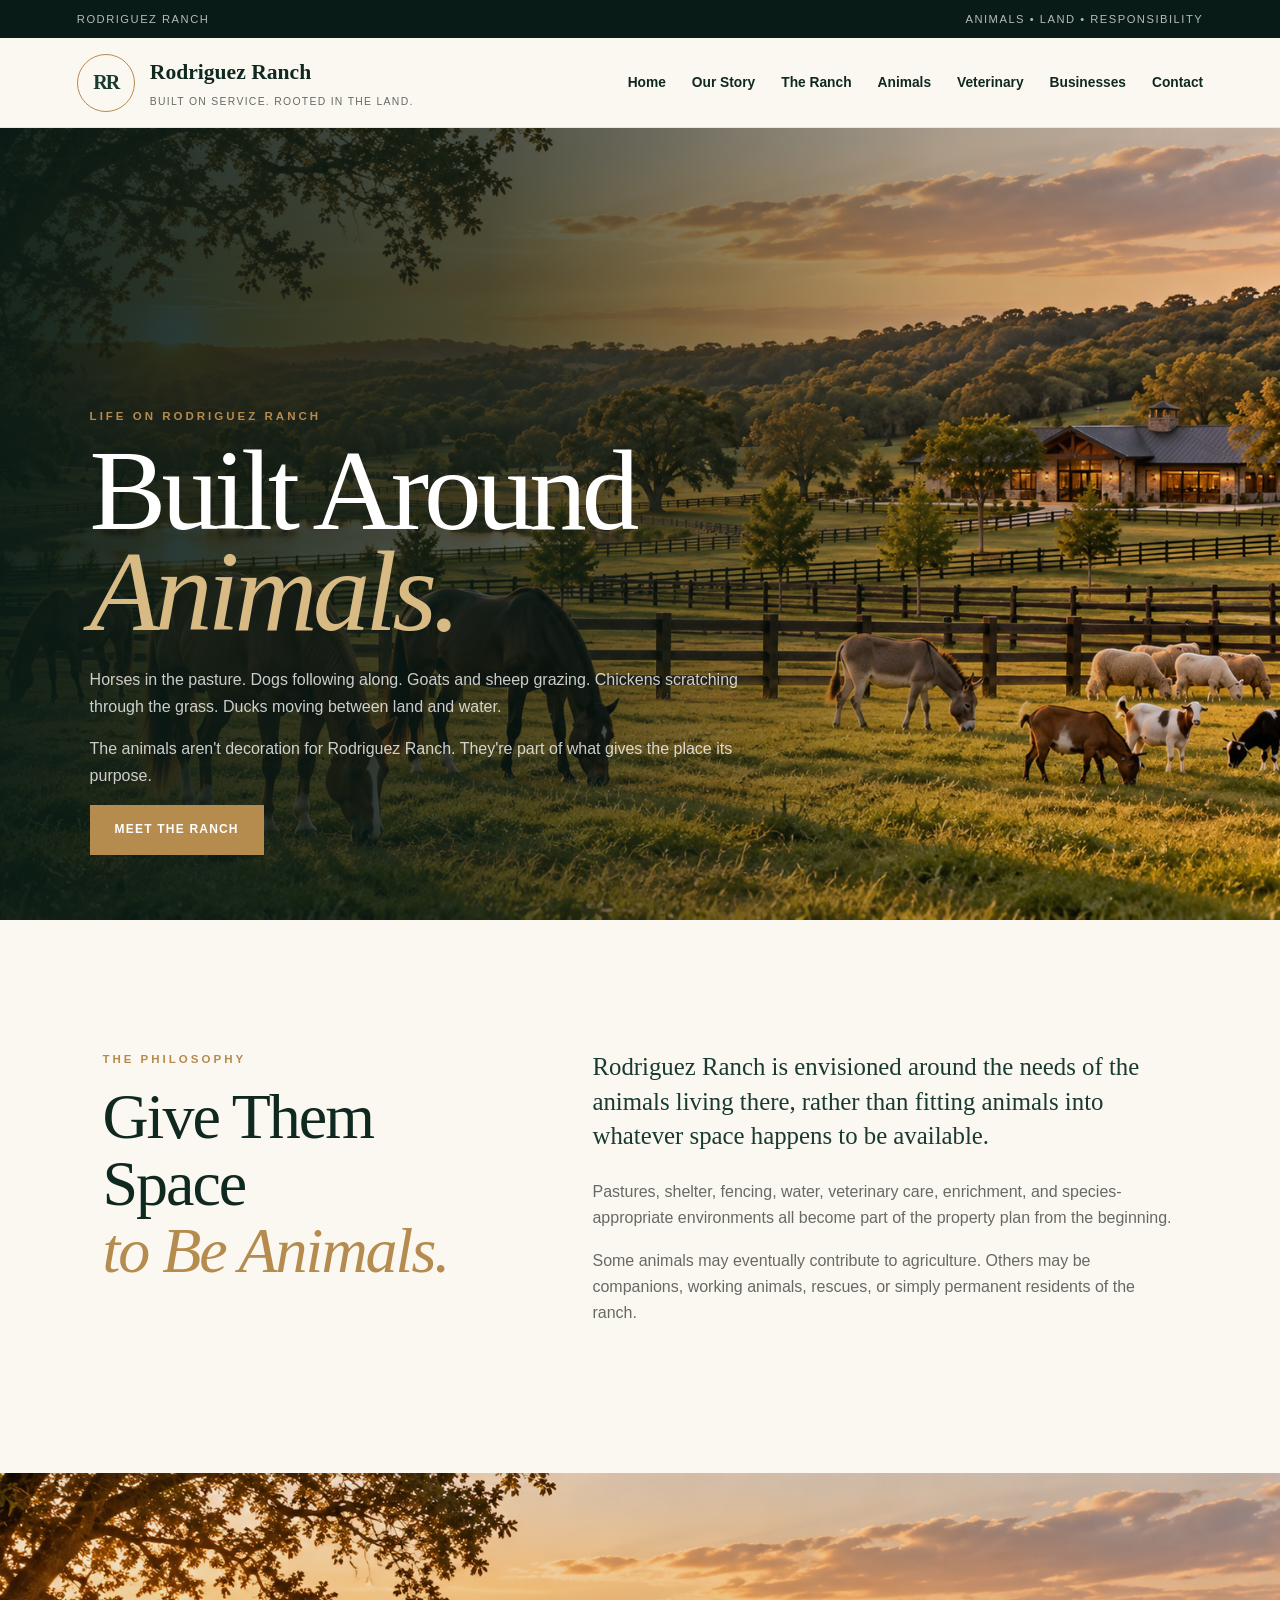
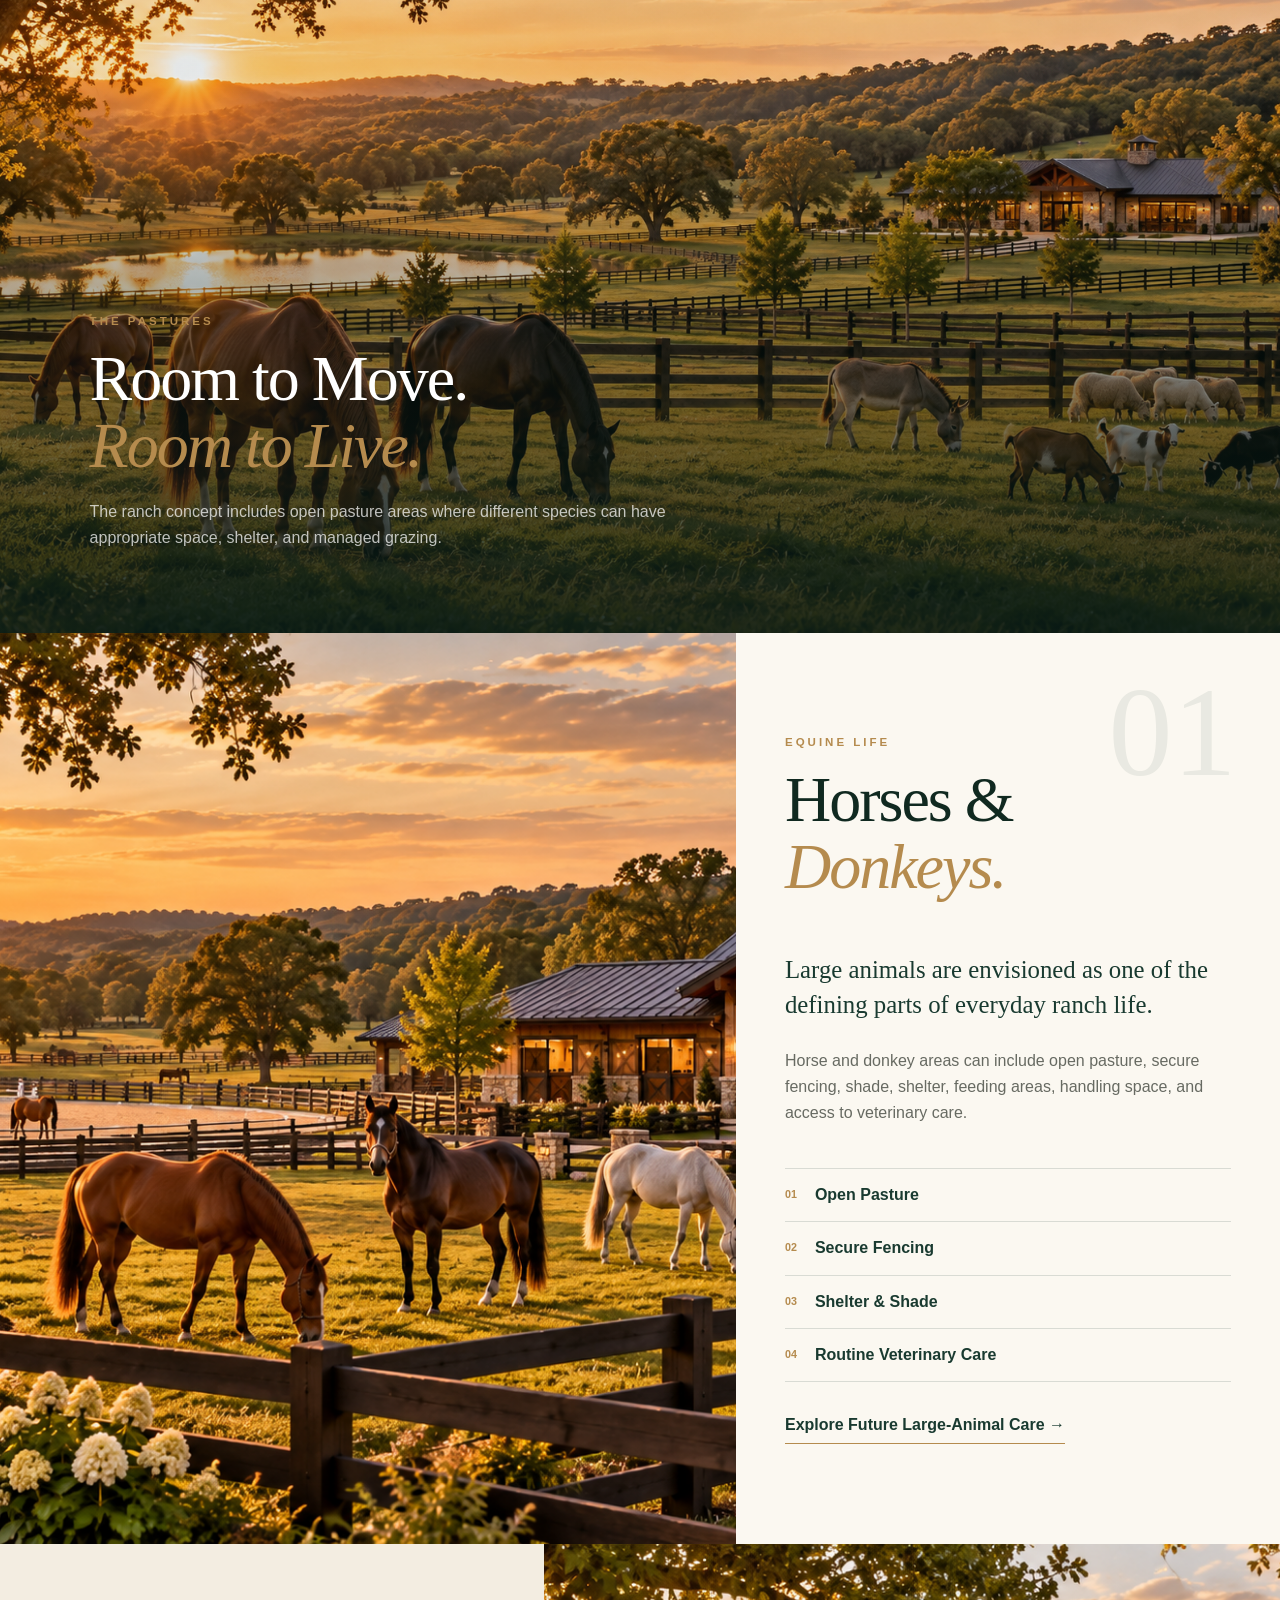
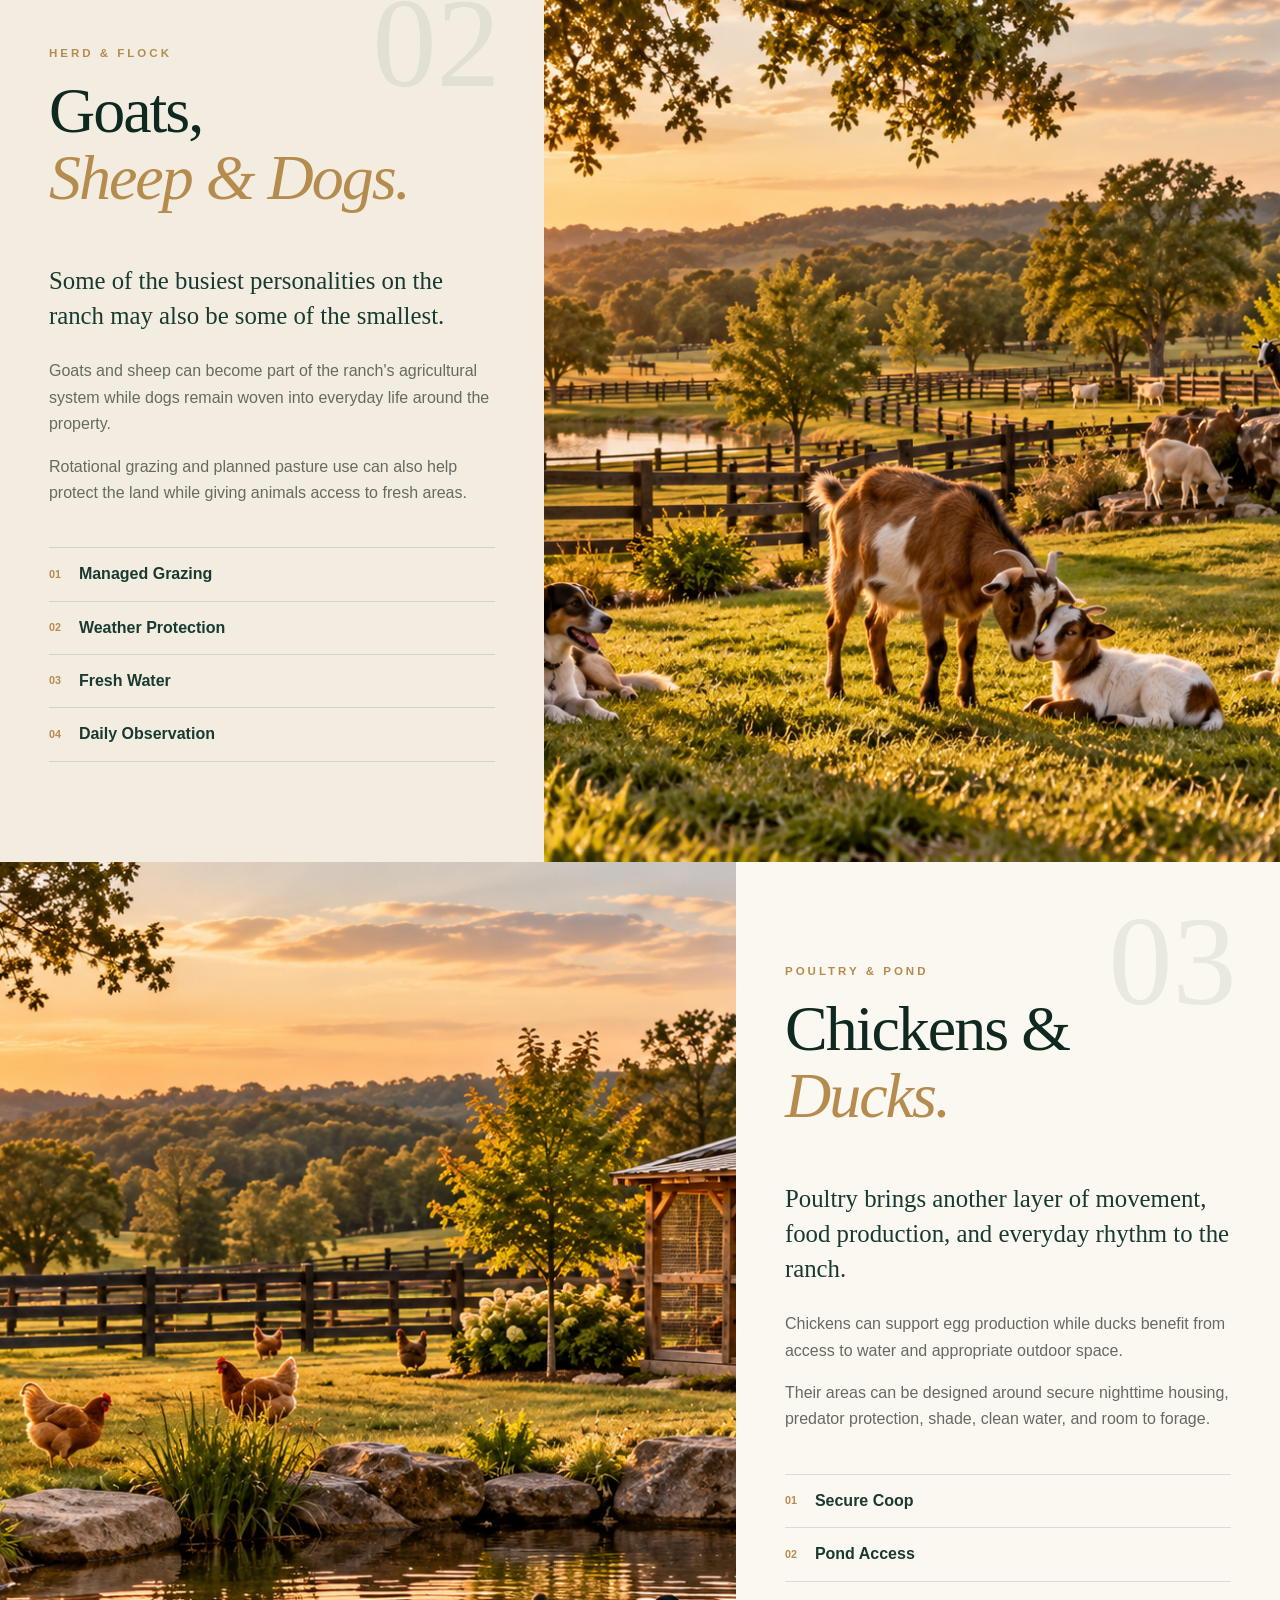
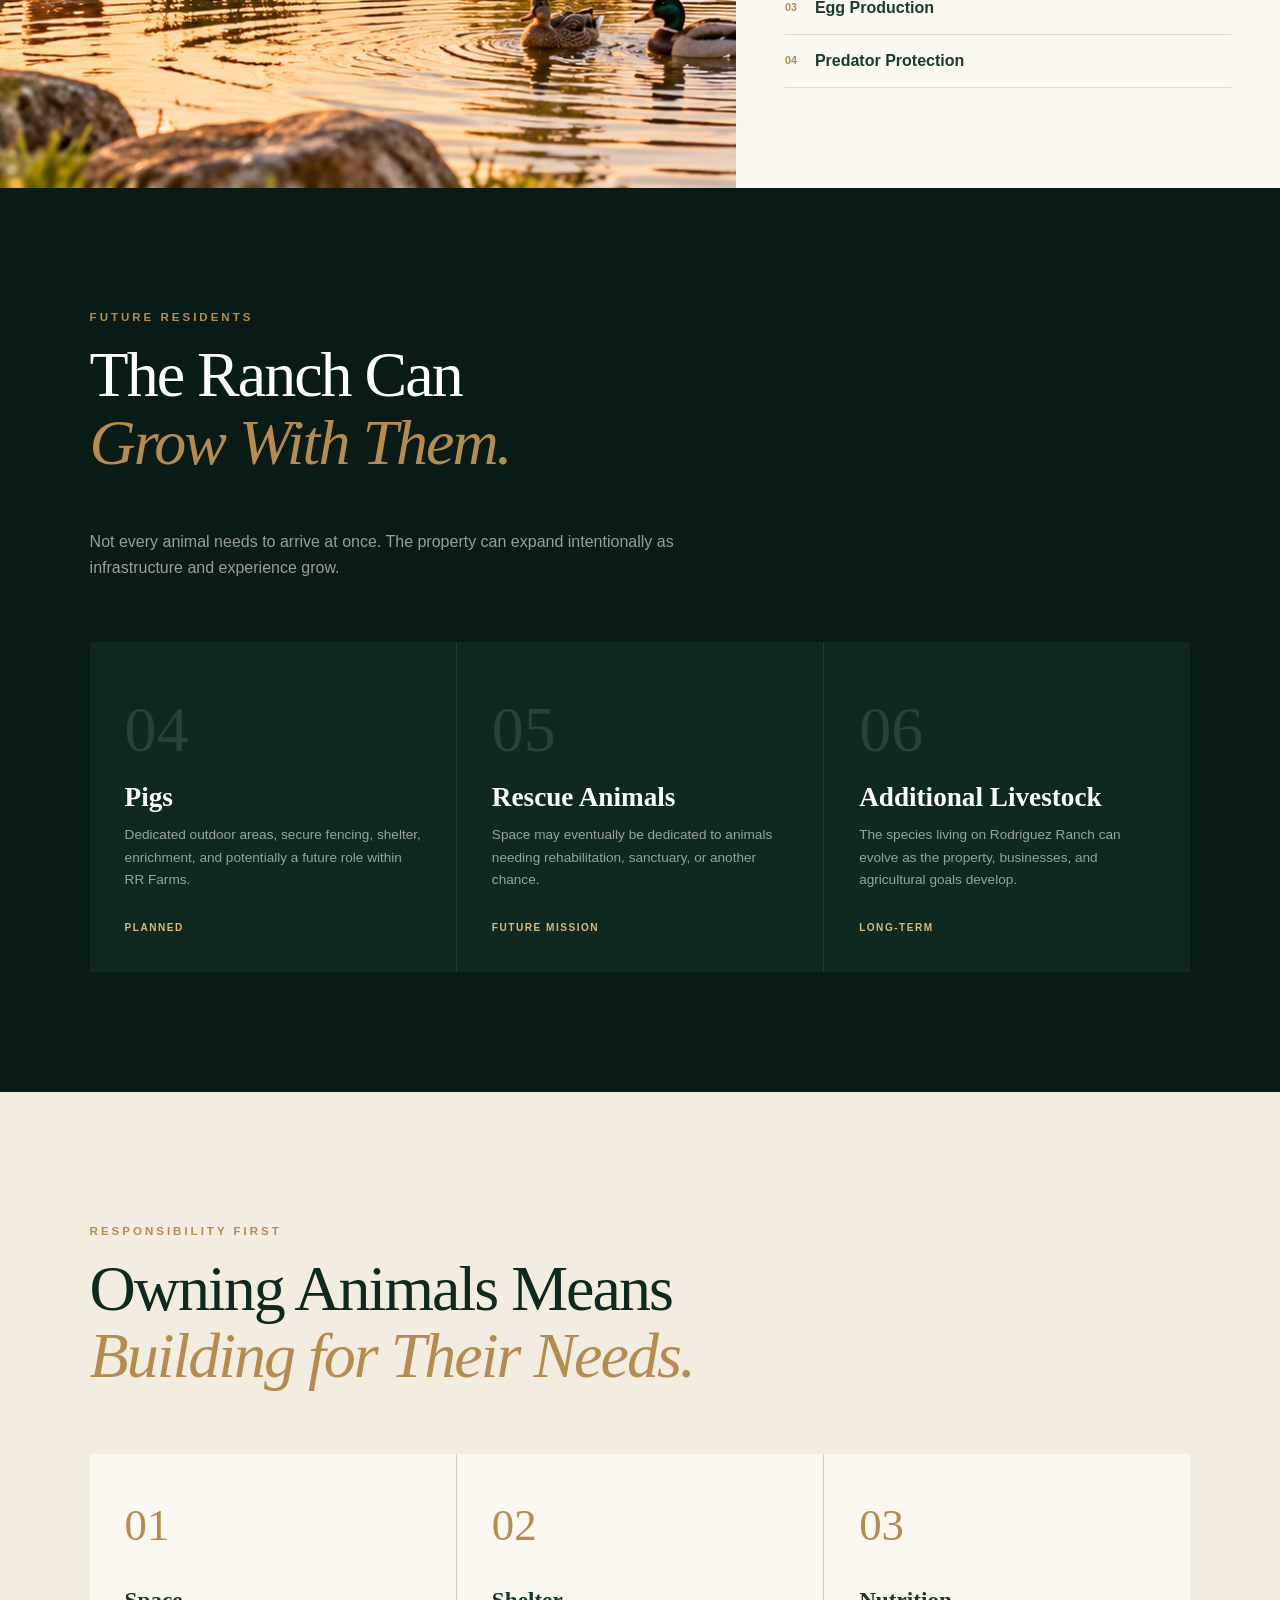
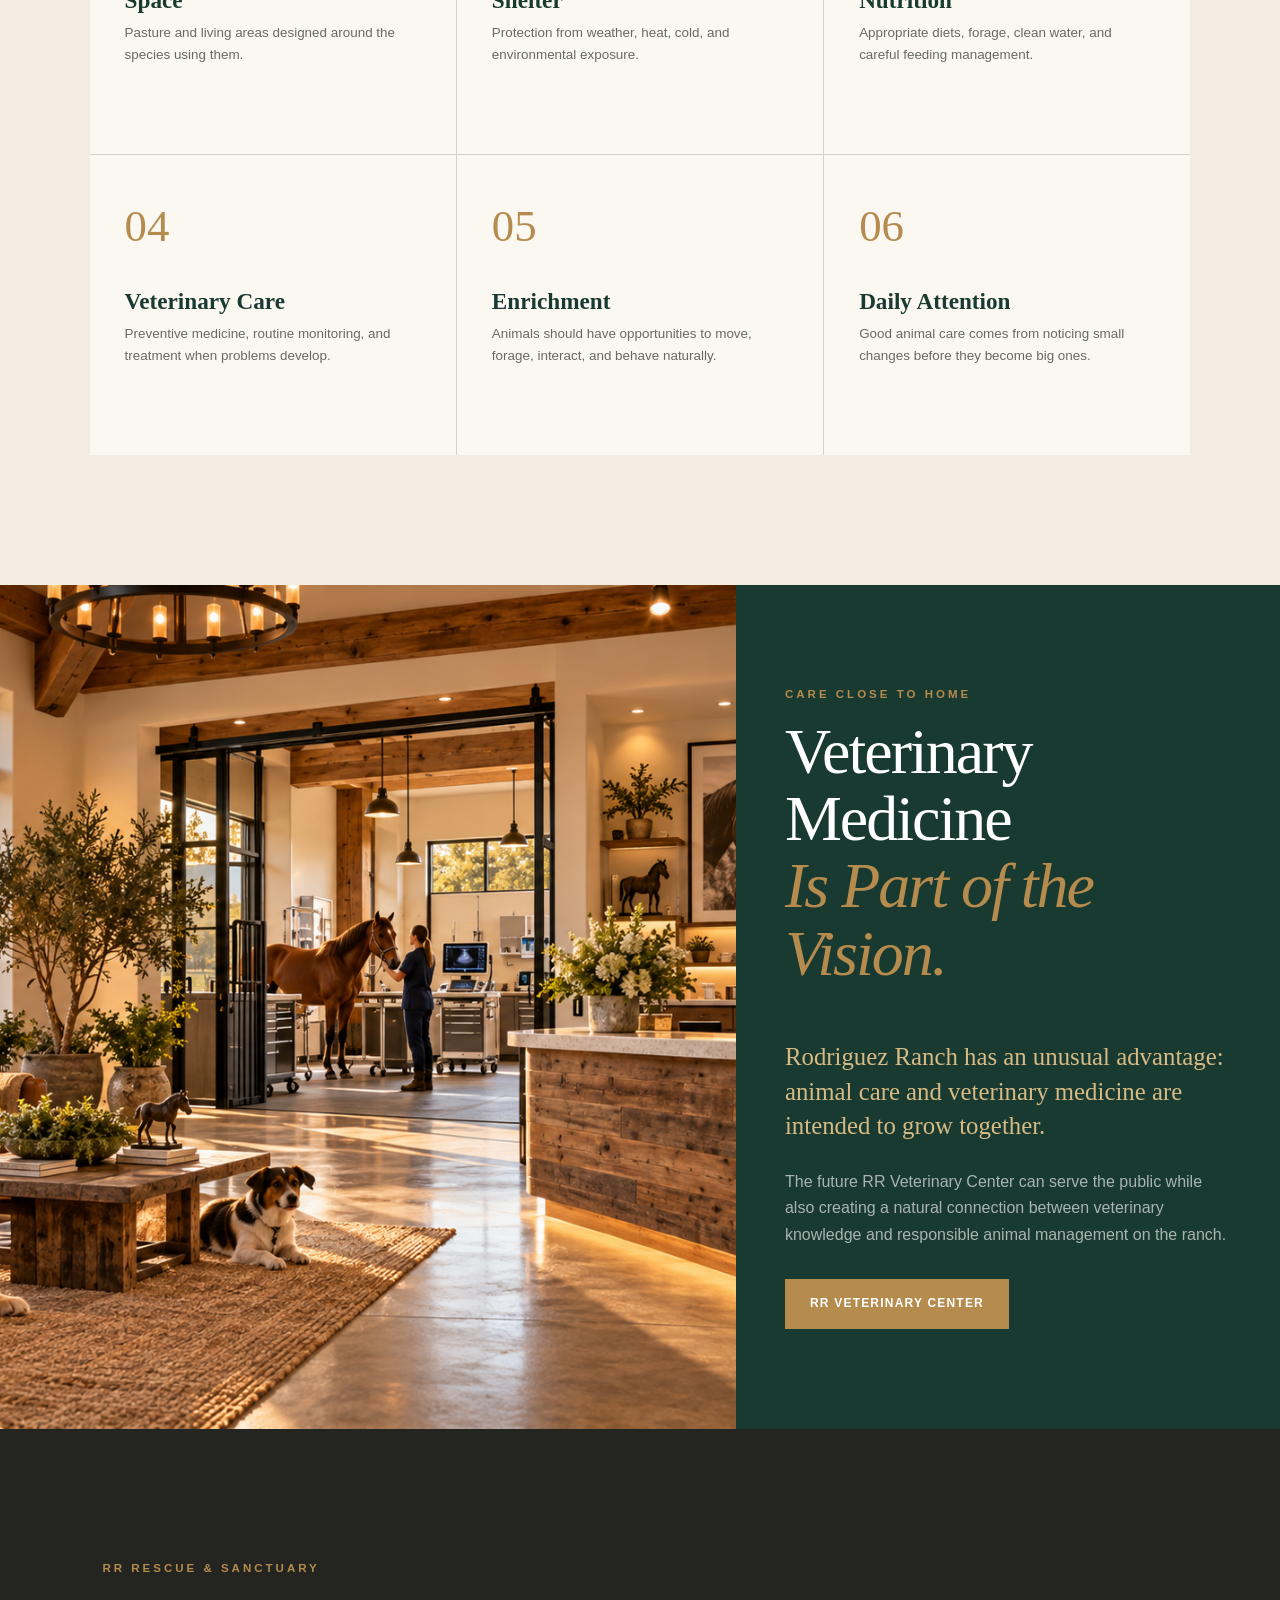
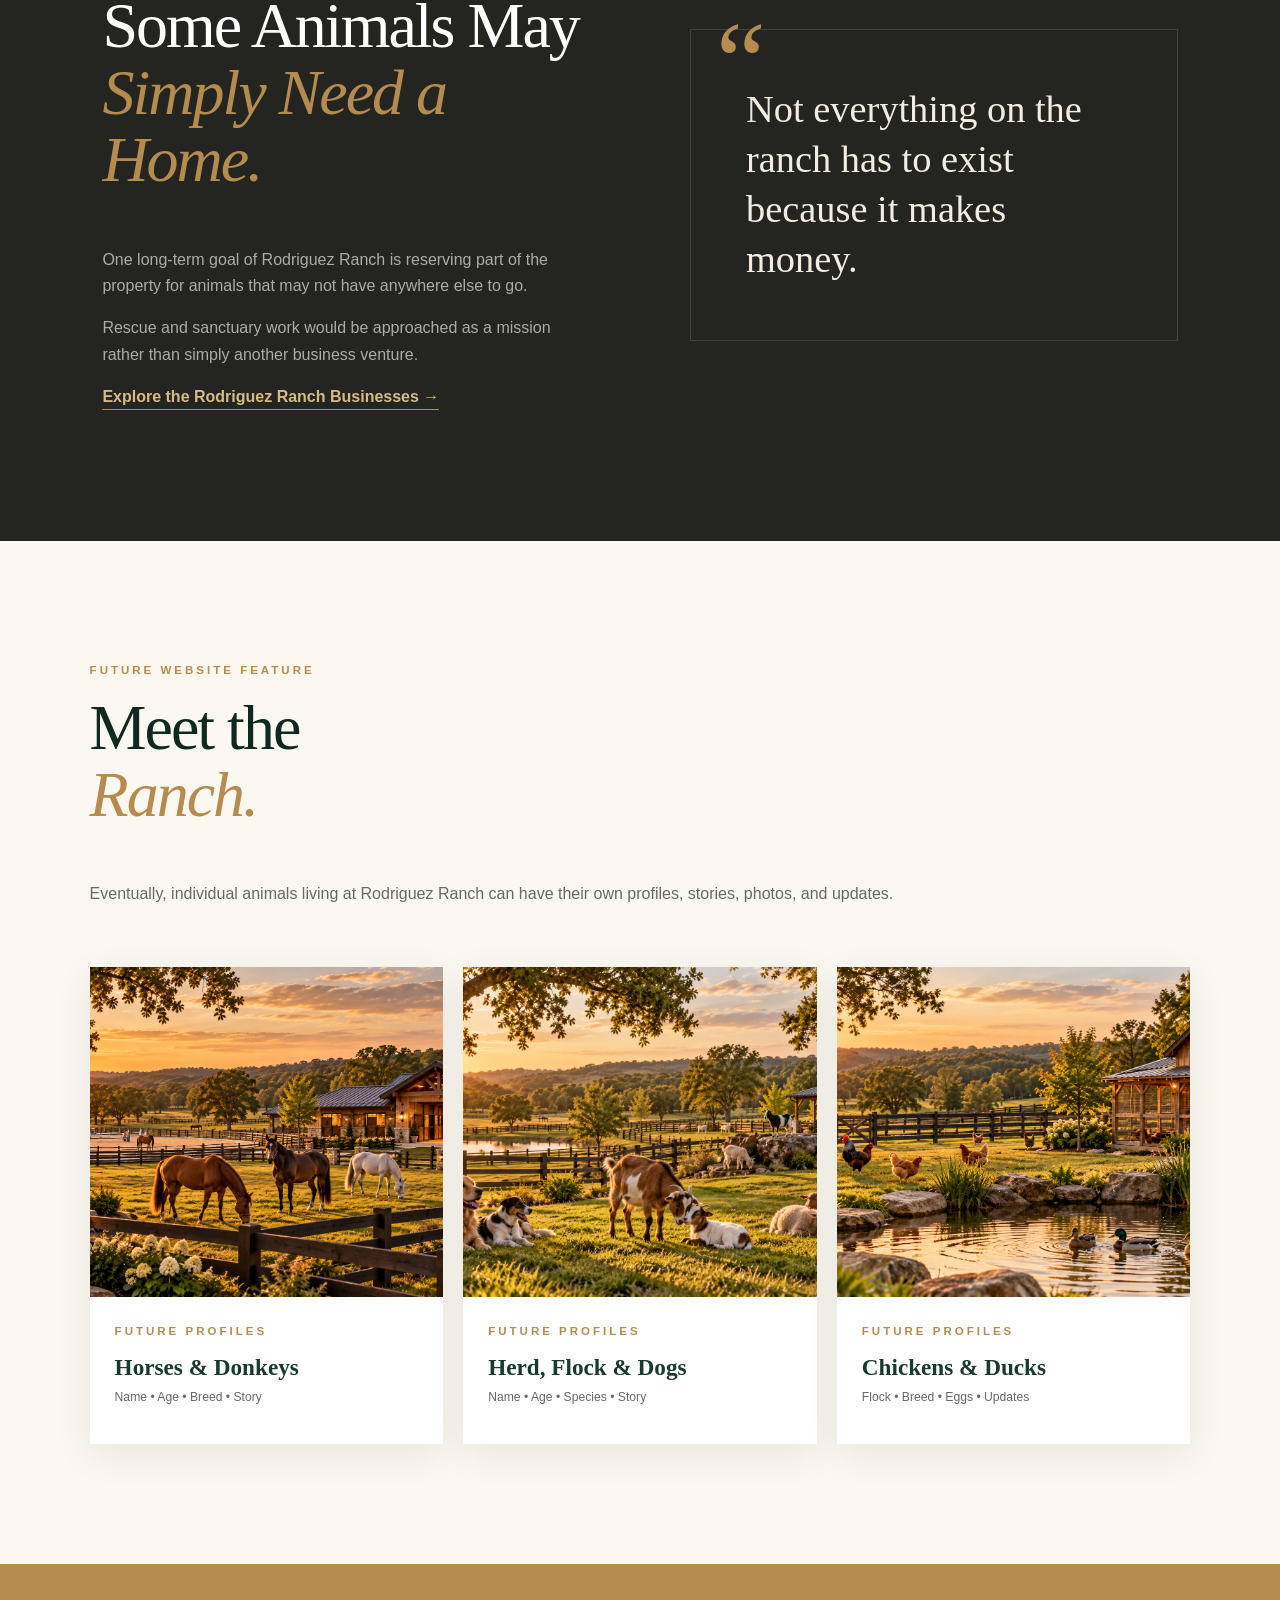
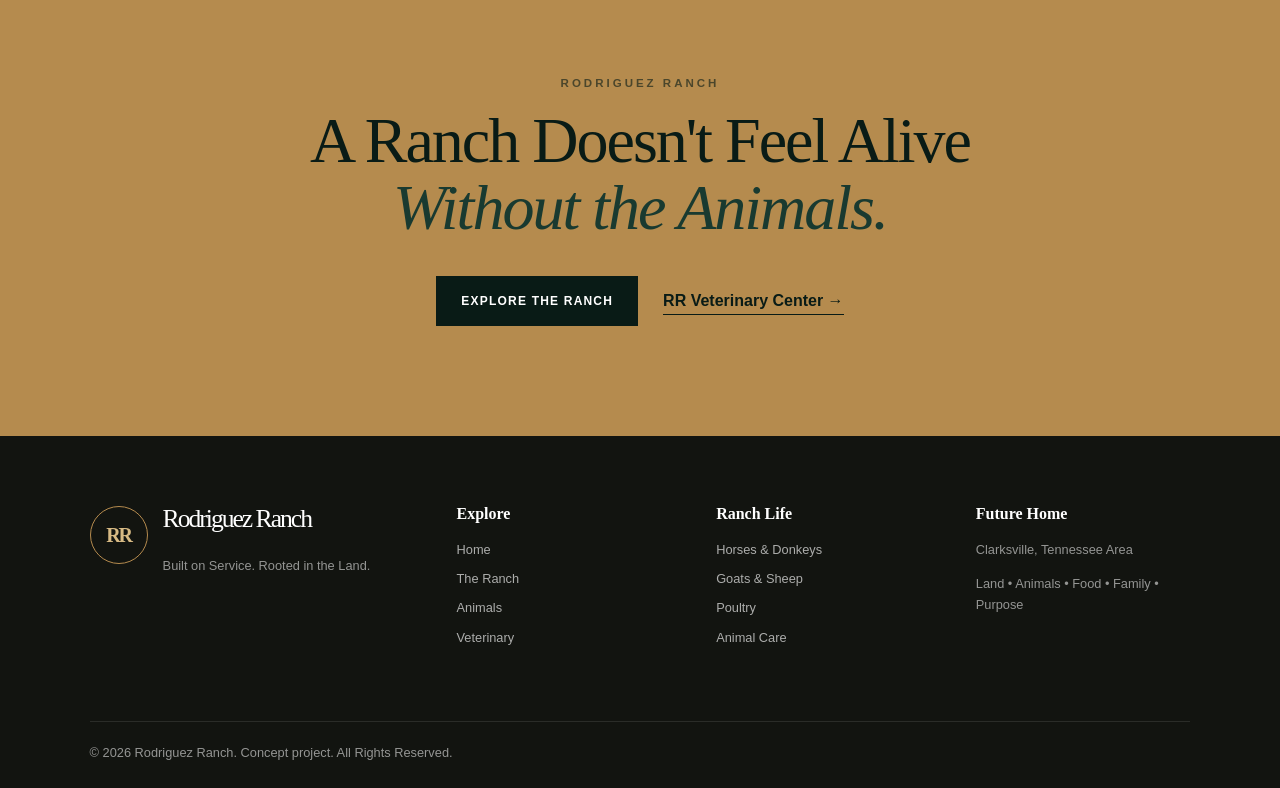
==== commit 3d0d5b31: "Update animals.html" ====
--- a/animals.html
+++ b/animals.html
@@ -62,35 +62,39 @@
 
     <nav aria-label="Main navigation">
 
-      <ul>
-
-        <li>
-          <a href="index.html">Home</a>
-        </li>
-
-        <li>
-          <a href="ranch.html">The Ranch</a>
-        </li>
-
-        <li>
-          <a href="#pastures">Pastures</a>
-        </li>
-
-        <li>
-          <a href="#small-stock">Livestock</a>
-        </li>
-
-        <li>
-          <a href="#poultry">Poultry</a>
-        </li>
-
-        <li>
-          <a href="#care">Animal Care</a>
-        </li>
-
-      </ul>
-
-    </nav>
+  <ul>
+
+    <li>
+      <a href="index.html">Home</a>
+    </li>
+
+    <li>
+      <a href="story.html">Our Story</a>
+    </li>
+
+    <li>
+      <a href="ranch.html">The Ranch</a>
+    </li>
+
+    <li>
+      <a href="animals.html">Animals</a>
+    </li>
+
+    <li>
+      <a href="veterinary.html">Veterinary</a>
+    </li>
+
+    <li>
+      <a href="businesses.html">Businesses</a>
+    </li>
+
+    <li>
+      <a href="contact.html">Contact</a>
+    </li>
+
+  </ul>
+
+</nav>
 
   </header>
 
--- a/style.css
+++ b/style.css
@@ -6830,3 +6830,2981 @@
   }
 
 }
+/* =========================================================
+   RODRIGUEZ RANCH ANIMALS PAGE
+========================================================= */
+
+
+/* =========================================================
+   HERO
+========================================================= */
+
+#animals-page-hero {
+  min-height: 88vh;
+
+  padding:
+    110px
+    7%
+    65px;
+
+  display: flex;
+
+  align-items: flex-end;
+
+  color: white;
+
+  background:
+    linear-gradient(
+      90deg,
+      rgba(9,27,22,.94) 0%,
+      rgba(9,27,22,.72) 38%,
+      rgba(9,27,22,.22) 75%,
+      rgba(9,27,22,.04) 100%
+    ),
+    url("images/animals/mixed-pasture.png");
+
+  background-size: cover;
+
+  background-position: center;
+
+  overflow: hidden;
+}
+
+.animals-hero-content {
+  max-width: 850px;
+}
+
+#animals-page-hero h1 {
+  margin-bottom: 25px;
+
+  font-family:
+    Georgia,
+    serif;
+
+  font-size:
+    clamp(4.2rem, 9vw, 9rem);
+
+  font-weight: 500;
+
+  line-height: .88;
+
+  letter-spacing: -5px;
+}
+
+#animals-page-hero h1 span {
+  display: block;
+
+  color:
+    var(--brass-light);
+
+  font-style: italic;
+}
+
+#animals-page-hero
+p:not(.eyebrow) {
+  max-width: 650px;
+
+  color:
+    rgba(255,255,255,.78);
+}
+
+
+/* =========================================================
+   PHILOSOPHY
+========================================================= */
+
+#animal-philosophy {
+  padding:
+    130px
+    8%;
+
+  display: grid;
+
+  grid-template-columns:
+    .8fr
+    1.2fr;
+
+  gap: 100px;
+
+  background:
+    var(--cream-light);
+}
+
+#animal-philosophy h2 {
+  color:
+    var(--forest-dark);
+}
+
+#animal-philosophy
+> div:last-child
+p:not(.large-copy) {
+  max-width: 700px;
+
+  color:
+    var(--text-light);
+}
+
+
+/* =========================================================
+   PASTURE FEATURE
+========================================================= */
+
+#pasture-feature {
+  position: relative;
+
+  min-height: 760px;
+
+  overflow: hidden;
+}
+
+#pasture-feature > img {
+  position: absolute;
+
+  inset: 0;
+
+  height: 100%;
+
+  object-fit: cover;
+}
+
+#pasture-feature::after {
+  content: "";
+
+  position: absolute;
+
+  inset: 0;
+
+  background:
+    linear-gradient(
+      0deg,
+      rgba(9,27,22,.9),
+      rgba(9,27,22,.06) 65%
+    );
+}
+
+.pasture-feature-content {
+  position: absolute;
+
+  z-index: 2;
+
+  left: 7%;
+
+  bottom: 65px;
+
+  max-width: 850px;
+
+  color: white;
+}
+
+.pasture-feature-content h2 {
+  margin-bottom: 20px;
+
+  color: white;
+}
+
+.pasture-feature-content
+p:last-child {
+  max-width: 650px;
+
+  color:
+    rgba(255,255,255,.72);
+}
+
+
+/* =========================================================
+   ANIMAL STORY SECTIONS
+========================================================= */
+
+.animal-story-section {
+  min-height: 780px;
+
+  display: grid;
+
+  grid-template-columns:
+    1.15fr
+    .85fr;
+
+  background:
+    var(--cream-light);
+}
+
+.animal-story-reverse {
+  grid-template-columns:
+    .85fr
+    1.15fr;
+
+  background:
+    var(--cream);
+}
+
+.animal-story-image {
+  min-height: 780px;
+
+  overflow: hidden;
+}
+
+.animal-story-image img {
+  height: 100%;
+
+  object-fit: cover;
+
+  transition:
+    transform .6s ease;
+}
+
+.animal-story-section:hover
+.animal-story-image img {
+  transform:
+    scale(1.025);
+}
+
+.animal-story-content {
+  position: relative;
+
+  padding:
+    100px
+    9%;
+
+  display: flex;
+
+  flex-direction: column;
+
+  justify-content: center;
+}
+
+.animal-number {
+  position: absolute;
+
+  right: 8%;
+
+  top: 35px;
+
+  margin: 0;
+
+  color:
+    rgba(25,58,48,.08);
+
+  font-family:
+    Georgia,
+    serif;
+
+  font-size: 8rem;
+
+  line-height: 1;
+}
+
+.animal-story-content h2 {
+  color:
+    var(--forest-dark);
+}
+
+.animal-story-content
+> p:not(.animal-number):not(.eyebrow):not(.large-copy) {
+  color:
+    var(--text-light);
+}
+
+.animal-needs {
+  margin-top: 25px;
+
+  border-top:
+    1px solid
+    var(--border);
+}
+
+.animal-needs div {
+  padding:
+    13px
+    0;
+
+  display: flex;
+
+  align-items: center;
+
+  gap: 18px;
+
+  border-bottom:
+    1px solid
+    var(--border);
+}
+
+.animal-needs span {
+  color:
+    var(--brass);
+
+  font-size: .67rem;
+
+  font-weight: 800;
+}
+
+.animal-needs p {
+  margin: 0;
+
+  color:
+    var(--forest);
+
+  font-weight: 700;
+}
+
+.animal-text-link {
+  width: fit-content;
+
+  margin-top: 30px;
+
+  padding-bottom: 4px;
+
+  color:
+    var(--forest);
+
+  text-decoration: none;
+
+  font-weight: 700;
+
+  border-bottom:
+    1px solid
+    var(--brass);
+}
+
+
+/* =========================================================
+   FUTURE ANIMALS
+========================================================= */
+
+#future-animals {
+  padding:
+    120px
+    7%;
+
+  background:
+    var(--forest-deep);
+
+  color: white;
+}
+
+.future-animals-heading {
+  max-width: 850px;
+
+  margin-bottom: 60px;
+}
+
+.future-animals-heading h2 {
+  color: white;
+}
+
+.future-animals-heading
+> p:last-child {
+  max-width: 650px;
+
+  color:
+    rgba(255,255,255,.58);
+}
+
+.future-animal-grid {
+  display: grid;
+
+  grid-template-columns:
+    repeat(3,1fr);
+
+  gap: 1px;
+
+  background:
+    rgba(255,255,255,.12);
+}
+
+.future-animal-grid article {
+  min-height: 330px;
+
+  padding: 35px;
+
+  display: flex;
+
+  flex-direction: column;
+
+  background:
+    var(--forest-dark);
+}
+
+.future-animal-number {
+  margin-bottom: auto;
+
+  color:
+    rgba(255,255,255,.11);
+
+  font-family:
+    Georgia,
+    serif;
+
+  font-size: 4rem;
+}
+
+.future-animal-grid h3 {
+  margin-bottom: 13px;
+
+  color: white;
+
+  font-family:
+    Georgia,
+    serif;
+
+  font-size: 1.7rem;
+}
+
+.future-animal-grid
+article > p:not(.future-animal-number) {
+  color:
+    rgba(255,255,255,.57);
+
+  font-size: .85rem;
+}
+
+.future-animal-grid span {
+  margin-top: 15px;
+
+  color:
+    var(--brass-light);
+
+  font-size: .63rem;
+
+  font-weight: 800;
+
+  text-transform: uppercase;
+
+  letter-spacing: 1.5px;
+}
+
+
+/* =========================================================
+   ANIMAL CARE
+========================================================= */
+
+#care {
+  padding:
+    130px
+    7%;
+
+  background:
+    var(--cream);
+}
+
+.animal-care-heading {
+  max-width: 900px;
+
+  margin-bottom: 65px;
+}
+
+.animal-care-heading h2 {
+  color:
+    var(--forest-dark);
+}
+
+.animal-care-grid {
+  display: grid;
+
+  grid-template-columns:
+    repeat(3,1fr);
+
+  gap: 1px;
+
+  background:
+    var(--border);
+}
+
+.animal-care-grid article {
+  min-height: 300px;
+
+  padding: 35px;
+
+  background:
+    var(--cream-light);
+}
+
+.animal-care-grid span {
+  color:
+    var(--brass);
+
+  font-family:
+    Georgia,
+    serif;
+
+  font-size: 2.8rem;
+}
+
+.animal-care-grid h3 {
+  margin:
+    25px
+    0
+    10px;
+
+  color:
+    var(--forest);
+
+  font-family:
+    Georgia,
+    serif;
+
+  font-size: 1.45rem;
+}
+
+.animal-care-grid p {
+  margin: 0;
+
+  color:
+    var(--text-light);
+
+  font-size: .84rem;
+}
+
+
+/* =========================================================
+   VETERINARY CONNECTION
+========================================================= */
+
+#animal-vet-connection {
+  min-height: 760px;
+
+  display: grid;
+
+  grid-template-columns:
+    1.15fr
+    .85fr;
+
+  background:
+    var(--forest);
+
+  color: white;
+}
+
+.animal-vet-image img {
+  height: 100%;
+
+  object-fit: cover;
+}
+
+.animal-vet-content {
+  padding:
+    100px
+    9%;
+
+  display: flex;
+
+  flex-direction: column;
+
+  justify-content: center;
+}
+
+.animal-vet-content h2 {
+  color: white;
+}
+
+.animal-vet-content
+.large-copy {
+  color:
+    var(--brass-light);
+}
+
+.animal-vet-content
+> p:not(.eyebrow):not(.large-copy) {
+  color:
+    rgba(255,255,255,.62);
+}
+
+.animal-vet-content .button {
+  width: fit-content;
+
+  margin-top: 15px;
+}
+
+
+/* =========================================================
+   RESCUE
+========================================================= */
+
+#animal-rescue {
+  padding:
+    130px
+    8%;
+
+  display: grid;
+
+  grid-template-columns:
+    1fr
+    1fr;
+
+  gap: 100px;
+
+  align-items: center;
+
+  background:
+    var(--charcoal);
+
+  color: white;
+}
+
+.animal-rescue-content h2 {
+  color: white;
+}
+
+.animal-rescue-content
+> p:not(.eyebrow) {
+  color:
+    rgba(255,255,255,.62);
+}
+
+.rescue-link {
+  color:
+    var(--brass-light);
+}
+
+.animal-rescue-quote {
+  position: relative;
+
+  padding:
+    55px;
+
+  border:
+    1px solid
+    rgba(255,255,255,.13);
+}
+
+.animal-rescue-quote span {
+  position: absolute;
+
+  top: -25px;
+
+  left: 25px;
+
+  color:
+    var(--brass);
+
+  font-family:
+    Georgia,
+    serif;
+
+  font-size: 7rem;
+
+  line-height: 1;
+}
+
+.animal-rescue-quote p {
+  margin: 0;
+
+  color:
+    var(--cream);
+
+  font-family:
+    Georgia,
+    serif;
+
+  font-size:
+    clamp(1.8rem,3vw,3rem);
+
+  line-height: 1.3;
+}
+
+
+/* =========================================================
+   MEET THE RANCH
+========================================================= */
+
+#meet-ranch {
+  padding:
+    120px
+    7%;
+
+  background:
+    var(--cream-light);
+}
+
+.meet-ranch-heading {
+  max-width: 820px;
+
+  margin-bottom: 60px;
+}
+
+.meet-ranch-heading h2 {
+  color:
+    var(--forest-dark);
+}
+
+.meet-ranch-heading
+> p:last-child {
+  color:
+    var(--text-light);
+}
+
+.animal-profile-preview {
+  display: grid;
+
+  grid-template-columns:
+    repeat(3,1fr);
+
+  gap: 20px;
+}
+
+.animal-profile-preview article {
+  padding-bottom: 25px;
+
+  background: white;
+
+  box-shadow:
+    0 10px 35px
+    rgba(9,27,22,.08);
+}
+
+.profile-photo {
+  height: 330px;
+
+  margin-bottom: 25px;
+
+  overflow: hidden;
+}
+
+.profile-photo img {
+  height: 100%;
+
+  object-fit: cover;
+
+  transition:
+    transform .45s ease;
+}
+
+.animal-profile-preview
+article:hover
+.profile-photo img {
+  transform:
+    scale(1.035);
+}
+
+.animal-profile-preview
+article > p,
+.animal-profile-preview
+article > h3 {
+  margin-left: 25px;
+
+  margin-right: 25px;
+}
+
+.animal-profile-preview h3 {
+  margin-bottom: 7px;
+
+  color:
+    var(--forest);
+
+  font-family:
+    Georgia,
+    serif;
+
+  font-size: 1.45rem;
+}
+
+.animal-profile-preview
+article > p:last-child {
+  color:
+    var(--text-light);
+
+  font-size: .76rem;
+}
+
+
+/* =========================================================
+   FINAL
+========================================================= */
+
+#animals-final {
+  padding:
+    110px
+    7%;
+
+  text-align: center;
+
+  background:
+    var(--brass);
+}
+
+#animals-final .eyebrow {
+  color:
+    rgba(9,27,22,.62);
+}
+
+#animals-final h2 {
+  max-width: 950px;
+
+  margin:
+    0
+    auto
+    35px;
+
+  color:
+    var(--forest-deep);
+}
+
+#animals-final h2 span {
+  color:
+    var(--forest);
+}
+
+.animals-final-actions {
+  display: flex;
+
+  align-items: center;
+
+  justify-content: center;
+
+  flex-wrap: wrap;
+
+  gap: 25px;
+}
+
+.animals-final-link {
+  color:
+    var(--forest-deep);
+
+  text-decoration: none;
+
+  font-weight: 700;
+
+  border-bottom:
+    1px solid
+    var(--forest-deep);
+}
+
+
+/* =========================================================
+   ANIMALS PAGE RESPONSIVE
+========================================================= */
+
+@media (max-width: 1050px) {
+
+  #animal-philosophy,
+  #animal-rescue,
+  #animal-vet-connection {
+    grid-template-columns: 1fr;
+  }
+
+  .animal-story-section,
+  .animal-story-reverse {
+    grid-template-columns: 1fr;
+  }
+
+  .animal-story-reverse
+  .animal-story-content {
+    order: 2;
+  }
+
+  .animal-story-reverse
+  .animal-story-image {
+    order: 1;
+  }
+
+  .animal-story-image,
+  .animal-vet-image {
+    min-height: 580px;
+  }
+
+  .future-animal-grid,
+  .animal-care-grid {
+    grid-template-columns:
+      repeat(2,1fr);
+  }
+
+}
+
+
+@media (max-width: 760px) {
+
+  #animals-page-hero {
+    min-height: 750px;
+
+    padding:
+      90px
+      7%
+      50px;
+
+    background-position:
+      58% center;
+  }
+
+  #animals-page-hero h1 {
+    letter-spacing: -3px;
+  }
+
+  #animal-philosophy {
+    gap: 30px;
+
+    padding:
+      85px
+      7%;
+  }
+
+  #pasture-feature {
+    min-height: 570px;
+  }
+
+  .animal-story-image,
+  .animal-vet-image {
+    min-height: 430px;
+  }
+
+  .animal-story-content,
+  .animal-vet-content {
+    padding:
+      80px
+      7%;
+  }
+
+  .animal-number {
+    font-size: 5rem;
+  }
+
+  #future-animals,
+  #care,
+  #animal-rescue,
+  #meet-ranch {
+    padding:
+      85px
+      7%;
+  }
+
+  .future-animal-grid,
+  .animal-care-grid,
+  .animal-profile-preview {
+    grid-template-columns: 1fr;
+  }
+
+  .animal-rescue-quote {
+    padding:
+      45px
+      30px;
+  }
+
+  .profile-photo {
+    height: 380px;
+  }
+
+}
+/* =========================================================
+   RODRIGUEZ RANCH STORY PAGE
+========================================================= */
+
+
+/* =========================================================
+   STORY HERO
+========================================================= */
+
+#story-page-hero {
+  position: relative;
+
+  min-height: 88vh;
+
+  padding:
+    115px
+    7%
+    70px;
+
+  display: flex;
+
+  align-items: flex-end;
+
+  color: white;
+
+  overflow: hidden;
+
+  background:
+    linear-gradient(
+      90deg,
+      rgba(9,27,22,.96) 0%,
+      rgba(9,27,22,.74) 40%,
+      rgba(9,27,22,.22) 74%,
+      rgba(9,27,22,.05) 100%
+    ),
+    url("images/ranch/ranch-entrance.png");
+
+  background-size: cover;
+
+  background-position: center;
+}
+
+#story-page-hero::after {
+  content: "RR";
+
+  position: absolute;
+
+  right: 2%;
+
+  bottom: -90px;
+
+  color:
+    rgba(255,255,255,.045);
+
+  font-family:
+    Georgia,
+    serif;
+
+  font-size:
+    clamp(
+      15rem,
+      30vw,
+      31rem
+    );
+
+  font-weight: 700;
+
+  letter-spacing: -35px;
+
+  pointer-events: none;
+}
+
+.story-page-hero-content {
+  position: relative;
+
+  z-index: 2;
+
+  max-width: 920px;
+}
+
+#story-page-hero h1 {
+  margin-bottom: 25px;
+
+  font-family:
+    Georgia,
+    serif;
+
+  font-size:
+    clamp(
+      4.2rem,
+      9vw,
+      9rem
+    );
+
+  font-weight: 500;
+
+  line-height: .88;
+
+  letter-spacing: -5px;
+}
+
+#story-page-hero h1 span {
+  display: block;
+
+  color:
+    var(--brass-light);
+
+  font-style: italic;
+}
+
+#story-page-hero
+p:not(.eyebrow) {
+  max-width: 690px;
+
+  color:
+    rgba(255,255,255,.78);
+
+  font-size: 1.05rem;
+}
+
+
+/* HERO VALUES */
+
+.story-hero-details {
+  margin-top: 45px;
+
+  padding-top: 24px;
+
+  display: grid;
+
+  grid-template-columns:
+    repeat(3,1fr);
+
+  gap: 25px;
+
+  border-top:
+    1px solid
+    rgba(255,255,255,.18);
+}
+
+.story-hero-details article {
+  display: flex;
+
+  gap: 12px;
+
+  align-items: flex-start;
+}
+
+.story-hero-details span {
+  color:
+    var(--brass-light);
+
+  font-family:
+    Georgia,
+    serif;
+
+  font-size: 1.5rem;
+}
+
+.story-hero-details strong {
+  display: block;
+
+  color: white;
+
+  font-size: .75rem;
+
+  text-transform: uppercase;
+
+  letter-spacing: 1.2px;
+}
+
+.story-hero-details p {
+  margin:
+    3px
+    0
+    0 !important;
+
+  color:
+    rgba(255,255,255,.48) !important;
+
+  font-size:
+    .72rem !important;
+}
+
+
+/* =========================================================
+   ORIGIN
+========================================================= */
+
+#story-origin {
+  padding:
+    130px
+    8%;
+
+  display: grid;
+
+  grid-template-columns:
+    .8fr
+    1.2fr;
+
+  gap: 100px;
+
+  background:
+    var(--cream-light);
+}
+
+#story-origin h2 {
+  color:
+    var(--forest-dark);
+}
+
+.story-origin-copy
+p:not(.large-copy) {
+  max-width: 720px;
+
+  color:
+    var(--text-light);
+}
+
+
+/* =========================================================
+   SERVICE
+========================================================= */
+
+#story-service {
+  min-height: 760px;
+
+  display: grid;
+
+  grid-template-columns:
+    1.1fr
+    .9fr;
+
+  background:
+    var(--forest-dark);
+
+  color: white;
+}
+
+.story-service-image {
+  position: relative;
+
+  min-height: 760px;
+
+  overflow: hidden;
+}
+
+.story-service-image img {
+  height: 100%;
+
+  object-fit: cover;
+}
+
+.story-service-image::after {
+  content: "";
+
+  position: absolute;
+
+  inset: 0;
+
+  background:
+    linear-gradient(
+      0deg,
+      rgba(9,27,22,.42),
+      rgba(9,27,22,.04)
+    );
+}
+
+.story-service-content {
+  padding:
+    100px
+    9%;
+
+  display: flex;
+
+  flex-direction: column;
+
+  justify-content: center;
+}
+
+.story-service-content h2 {
+  color: white;
+}
+
+.story-service-content .large-copy {
+  color:
+    var(--brass-light);
+}
+
+.story-service-content
+> p:not(.eyebrow):not(.large-copy) {
+  color:
+    rgba(255,255,255,.62);
+}
+
+.service-values {
+  margin-top: 30px;
+
+  border-top:
+    1px solid
+    rgba(255,255,255,.14);
+}
+
+.service-values article {
+  padding:
+    17px
+    0;
+
+  display: grid;
+
+  grid-template-columns:
+    45px
+    1fr;
+
+  column-gap: 15px;
+
+  border-bottom:
+    1px solid
+    rgba(255,255,255,.14);
+}
+
+.service-values span {
+  grid-row:
+    1 / 3;
+
+  color:
+    var(--brass-light);
+
+  font-family:
+    Georgia,
+    serif;
+
+  font-size: 1.3rem;
+}
+
+.service-values h3 {
+  margin-bottom: 5px;
+
+  font-family:
+    Georgia,
+    serif;
+
+  font-size: 1.15rem;
+}
+
+.service-values p {
+  margin: 0;
+
+  color:
+    rgba(255,255,255,.52);
+
+  font-size: .8rem;
+}
+
+
+/* =========================================================
+   PURPOSE
+========================================================= */
+
+#story-purpose {
+  padding:
+    130px
+    7%;
+
+  background:
+    var(--cream);
+}
+
+.story-purpose-heading {
+  max-width: 930px;
+
+  margin-bottom: 65px;
+}
+
+.story-purpose-heading h2 {
+  color:
+    var(--forest-dark);
+}
+
+.purpose-grid {
+  display: grid;
+
+  grid-template-columns:
+    repeat(4,1fr);
+
+  gap: 1px;
+
+  background:
+    var(--border);
+}
+
+.purpose-grid article {
+  min-height: 330px;
+
+  padding: 35px;
+
+  display: flex;
+
+  flex-direction: column;
+
+  background:
+    var(--cream-light);
+}
+
+.purpose-grid span {
+  margin-bottom: auto;
+
+  color:
+    rgba(25,58,48,.12);
+
+  font-family:
+    Georgia,
+    serif;
+
+  font-size: 3.7rem;
+}
+
+.purpose-grid h3 {
+  margin-bottom: 12px;
+
+  color:
+    var(--forest);
+
+  font-family:
+    Georgia,
+    serif;
+
+  font-size: 1.45rem;
+}
+
+.purpose-grid p {
+  margin: 0;
+
+  color:
+    var(--text-light);
+
+  font-size: .83rem;
+}
+
+
+/* =========================================================
+   LAND
+========================================================= */
+
+#story-land {
+  position: relative;
+
+  min-height: 760px;
+
+  overflow: hidden;
+}
+
+#story-land > img {
+  position: absolute;
+
+  inset: 0;
+
+  height: 100%;
+
+  object-fit: cover;
+}
+
+#story-land::after {
+  content: "";
+
+  position: absolute;
+
+  inset: 0;
+
+  background:
+    linear-gradient(
+      90deg,
+      rgba(9,27,22,.94),
+      rgba(9,27,22,.62),
+      rgba(9,27,22,.08)
+    );
+}
+
+.story-land-content {
+  position: relative;
+
+  z-index: 2;
+
+  max-width: 760px;
+
+  padding:
+    130px
+    7%;
+
+  color: white;
+}
+
+.story-land-content h2 {
+  color: white;
+}
+
+.story-land-content .large-copy {
+  color:
+    var(--brass-light);
+}
+
+.story-land-content
+> p:not(.eyebrow):not(.large-copy) {
+  color:
+    rgba(255,255,255,.65);
+}
+
+.story-land-list {
+  margin-top: 30px;
+
+  display: flex;
+
+  flex-wrap: wrap;
+
+  gap: 9px;
+}
+
+.story-land-list span {
+  padding:
+    8px
+    12px;
+
+  border:
+    1px solid
+    rgba(255,255,255,.22);
+
+  color:
+    rgba(255,255,255,.82);
+
+  font-size: .67rem;
+
+  text-transform: uppercase;
+
+  letter-spacing: 1px;
+}
+
+
+/* =========================================================
+   VETERINARY STORY
+========================================================= */
+
+#story-veterinary {
+  padding:
+    130px
+    7%;
+
+  display: grid;
+
+  grid-template-columns:
+    .9fr
+    1.1fr;
+
+  gap: 90px;
+
+  align-items: center;
+
+  background:
+    var(--cream-light);
+}
+
+.story-vet-copy h2 {
+  color:
+    var(--forest-dark);
+}
+
+.story-vet-copy
+> p:not(.eyebrow):not(.large-copy) {
+  color:
+    var(--text-light);
+}
+
+.story-vet-image {
+  position: relative;
+}
+
+.story-vet-image img {
+  min-height: 650px;
+
+  object-fit: cover;
+
+  box-shadow:
+    var(--shadow-deep);
+}
+
+.story-vet-image-label {
+  position: absolute;
+
+  left: -15px;
+
+  bottom: 30px;
+
+  padding:
+    11px
+    18px;
+
+  background:
+    var(--brass);
+
+  color: white;
+
+  font-size: .62rem;
+
+  font-weight: 800;
+
+  text-transform: uppercase;
+
+  letter-spacing: 1.5px;
+}
+
+
+/* =========================================================
+   LIFE GALLERY
+========================================================= */
+
+#story-life {
+  padding:
+    130px
+    7%;
+
+  background:
+    var(--forest);
+
+  color: white;
+}
+
+.story-life-heading {
+  max-width: 900px;
+
+  margin-bottom: 65px;
+}
+
+.story-life-heading h2 {
+  color: white;
+}
+
+.story-life-heading
+> p:last-child {
+  max-width: 700px;
+
+  color:
+    rgba(255,255,255,.6);
+}
+
+.life-gallery {
+  display: grid;
+
+  grid-template-columns:
+    1.15fr
+    .85fr;
+
+  grid-template-rows:
+    350px
+    350px;
+
+  gap: 18px;
+}
+
+.life-gallery figure {
+  position: relative;
+
+  margin: 0;
+
+  overflow: hidden;
+}
+
+.life-gallery figure:first-child {
+  grid-row:
+    1 / 3;
+}
+
+.life-gallery img {
+  height: 100%;
+
+  object-fit: cover;
+
+  transition:
+    transform .5s ease;
+}
+
+.life-gallery figure:hover img {
+  transform:
+    scale(1.03);
+}
+
+.life-gallery figcaption {
+  position: absolute;
+
+  left: 20px;
+
+  bottom: 20px;
+
+  max-width: 310px;
+
+  padding:
+    14px
+    18px;
+
+  background:
+    rgba(9,27,22,.84);
+
+  color:
+    rgba(255,255,255,.7);
+
+  font-size: .78rem;
+
+  backdrop-filter:
+    blur(8px);
+}
+
+.life-gallery figcaption span {
+  display: block;
+
+  margin-bottom: 4px;
+
+  color:
+    var(--brass-light);
+
+  font-family:
+    Georgia,
+    serif;
+
+  font-size: 1.05rem;
+}
+
+
+/* =========================================================
+   STORY ROADMAP
+========================================================= */
+
+#story-roadmap {
+  padding:
+    130px
+    7%;
+
+  background:
+    var(--charcoal);
+
+  color: white;
+}
+
+.story-roadmap-heading {
+  max-width: 900px;
+
+  margin-bottom: 65px;
+}
+
+.story-roadmap-heading h2 {
+  color: white;
+}
+
+.story-roadmap-heading
+> p:last-child {
+  max-width: 680px;
+
+  color:
+    rgba(255,255,255,.58);
+}
+
+.story-timeline {
+  position: relative;
+
+  max-width: 1050px;
+
+  margin:
+    0
+    auto;
+}
+
+.story-timeline::before {
+  content: "";
+
+  position: absolute;
+
+  left: 22px;
+
+  top: 10px;
+
+  bottom: 10px;
+
+  width: 1px;
+
+  background:
+    rgba(181,139,78,.45);
+}
+
+.story-timeline article {
+  position: relative;
+
+  margin-left: 70px;
+
+  padding:
+    0
+    0
+    55px
+    25px;
+
+  opacity: .55;
+
+  transform:
+    translateY(18px);
+
+  transition:
+    opacity .55s ease,
+    transform .55s ease;
+}
+
+.story-timeline article.visible {
+  opacity: 1;
+
+  transform:
+    translateY(0);
+}
+
+.story-timeline article::before {
+  content: "";
+
+  position: absolute;
+
+  left: -57px;
+
+  top: 5px;
+
+  width: 14px;
+
+  height: 14px;
+
+  border:
+    3px solid
+    var(--brass);
+
+  border-radius: 50%;
+
+  background:
+    var(--charcoal);
+}
+
+.story-timeline .phase {
+  margin-bottom: 6px;
+
+  color:
+    var(--brass);
+
+  font-size: .66rem;
+
+  font-weight: 800;
+
+  text-transform: uppercase;
+
+  letter-spacing: 2px;
+}
+
+.story-timeline h3 {
+  margin-bottom: 8px;
+
+  font-family:
+    Georgia,
+    serif;
+
+  font-size: 1.8rem;
+}
+
+.story-timeline article
+> p:last-child {
+  max-width: 700px;
+
+  color:
+    rgba(255,255,255,.55);
+}
+
+
+/* =========================================================
+   MANIFESTO
+========================================================= */
+
+#story-manifesto {
+  padding:
+    130px
+    8%;
+
+  display: grid;
+
+  grid-template-columns:
+    .7fr
+    1.3fr;
+
+  gap: 100px;
+
+  background:
+    var(--cream);
+}
+
+#story-manifesto h2 {
+  color:
+    var(--forest-dark);
+}
+
+.manifesto-statement {
+  color:
+    var(--forest);
+
+  font-family:
+    Georgia,
+    serif;
+
+  font-size:
+    clamp(
+      2rem,
+      4vw,
+      4rem
+    );
+
+  line-height: 1.25;
+}
+
+.manifesto-statement em {
+  color:
+    var(--brass);
+}
+
+
+/* =========================================================
+   FINAL
+========================================================= */
+
+#story-final {
+  padding:
+    115px
+    7%;
+
+  text-align: center;
+
+  background:
+    var(--brass);
+
+  color:
+    var(--forest-deep);
+}
+
+#story-final .eyebrow {
+  color:
+    rgba(9,27,22,.62);
+}
+
+#story-final h2 {
+  max-width: 980px;
+
+  margin:
+    0
+    auto
+    35px;
+
+  color:
+    var(--forest-deep);
+}
+
+#story-final h2 span {
+  color:
+    var(--forest);
+}
+
+.story-final-actions {
+  display: flex;
+
+  justify-content: center;
+
+  align-items: center;
+
+  flex-wrap: wrap;
+
+  gap: 25px;
+}
+
+.story-final-link {
+  color:
+    var(--forest-deep);
+
+  text-decoration: none;
+
+  font-weight: 700;
+
+  border-bottom:
+    1px solid
+    var(--forest-deep);
+}
+
+
+/* =========================================================
+   STORY RESPONSIVE
+========================================================= */
+
+@media (max-width: 1050px) {
+
+  #story-origin,
+  #story-service,
+  #story-veterinary,
+  #story-manifesto {
+    grid-template-columns: 1fr;
+  }
+
+  .story-service-image {
+    min-height: 600px;
+  }
+
+  .purpose-grid {
+    grid-template-columns:
+      repeat(2,1fr);
+  }
+
+  .story-vet-image {
+    order: 1;
+  }
+
+  .story-vet-copy {
+    order: 2;
+  }
+
+}
+
+
+@media (max-width: 760px) {
+
+  #story-page-hero {
+    min-height: 760px;
+
+    padding:
+      90px
+      7%
+      50px;
+
+    background-position:
+      60% center;
+  }
+
+  #story-page-hero h1 {
+    letter-spacing: -3px;
+  }
+
+  .story-hero-details {
+    grid-template-columns: 1fr;
+  }
+
+  #story-origin,
+  #story-veterinary,
+  #story-manifesto {
+    padding:
+      85px
+      7%;
+
+    gap: 35px;
+  }
+
+  #story-service {
+    min-height: auto;
+  }
+
+  .story-service-image {
+    min-height: 430px;
+  }
+
+  .story-service-content {
+    padding:
+      80px
+      7%;
+  }
+
+  #story-purpose,
+  #story-life,
+  #story-roadmap {
+    padding:
+      85px
+      7%;
+  }
+
+  .purpose-grid {
+    grid-template-columns: 1fr;
+  }
+
+  #story-land {
+    min-height: 650px;
+  }
+
+  .story-land-content {
+    padding:
+      95px
+      7%;
+  }
+
+  .story-vet-image img {
+    min-height: 430px;
+  }
+
+  .life-gallery {
+    grid-template-columns: 1fr;
+
+    grid-template-rows: auto;
+  }
+
+  .life-gallery figure,
+  .life-gallery figure:first-child {
+    grid-row: auto;
+
+    min-height: 380px;
+  }
+
+  .story-timeline article {
+    margin-left: 45px;
+  }
+
+  .story-timeline::before {
+    left: 12px;
+  }
+
+  .story-timeline article::before {
+    left: -42px;
+  }
+
+}
+/* =========================================================
+   RODRIGUEZ RANCH CONTACT PAGE
+========================================================= */
+
+
+/* =========================================================
+   HERO
+========================================================= */
+
+#contact-page-hero {
+  min-height: 78vh;
+
+  padding:
+    110px
+    7%
+    65px;
+
+  display: flex;
+
+  align-items: flex-end;
+
+  color: white;
+
+  background:
+    linear-gradient(
+      90deg,
+      rgba(9,27,22,.96),
+      rgba(9,27,22,.69),
+      rgba(9,27,22,.12)
+    ),
+    url("images/ranch/ranch-entrance.png");
+
+  background-size: cover;
+
+  background-position: center;
+}
+
+.contact-hero-content {
+  max-width: 850px;
+}
+
+#contact-page-hero h1 {
+  margin-bottom: 25px;
+
+  font-family:
+    Georgia,
+    serif;
+
+  font-size:
+    clamp(
+      4rem,
+      9vw,
+      8.5rem
+    );
+
+  font-weight: 500;
+
+  line-height: .9;
+
+  letter-spacing: -5px;
+}
+
+#contact-page-hero h1 span {
+  display: block;
+
+  color:
+    var(--brass-light);
+
+  font-style: italic;
+}
+
+#contact-page-hero
+p:not(.eyebrow) {
+  max-width: 670px;
+
+  color:
+    rgba(255,255,255,.78);
+}
+
+
+/* =========================================================
+   INTRO
+========================================================= */
+
+#contact-intro {
+  padding:
+    130px
+    8%;
+
+  display: grid;
+
+  grid-template-columns:
+    .8fr
+    1.2fr;
+
+  gap: 100px;
+
+  background:
+    var(--cream-light);
+}
+
+#contact-intro h2 {
+  color:
+    var(--forest-dark);
+}
+
+#contact-intro
+> div:last-child
+p:not(.large-copy) {
+  color:
+    var(--text-light);
+}
+
+
+/* =========================================================
+   CONTACT OPTIONS
+========================================================= */
+
+#contact-options {
+  padding:
+    120px
+    7%;
+
+  background:
+    var(--forest-deep);
+
+  color: white;
+}
+
+.contact-options-heading {
+  max-width: 850px;
+
+  margin-bottom: 65px;
+}
+
+.contact-options-heading h2 {
+  color: white;
+}
+
+.contact-option-grid {
+  display: grid;
+
+  grid-template-columns:
+    repeat(3,1fr);
+
+  gap: 1px;
+
+  background:
+    rgba(255,255,255,.12);
+}
+
+.contact-option-card {
+  min-height: 370px;
+
+  padding: 32px;
+
+  display: flex;
+
+  flex-direction: column;
+
+  border: none;
+
+  background:
+    var(--forest-dark);
+
+  color: white;
+
+  text-align: left;
+
+  font-family: inherit;
+
+  cursor: pointer;
+
+  transition:
+    background .25s ease,
+    transform .25s ease;
+}
+
+.contact-option-card:hover {
+  position: relative;
+
+  z-index: 2;
+
+  background:
+    var(--forest);
+
+  transform:
+    translateY(-5px);
+}
+
+.contact-option-card.selected {
+  background:
+    var(--forest);
+
+  box-shadow:
+    inset 0 0 0 2px
+    var(--brass);
+}
+
+.contact-option-number {
+  margin-bottom: auto;
+
+  color:
+    rgba(255,255,255,.1);
+
+  font-family:
+    Georgia,
+    serif;
+
+  font-size: 4rem;
+}
+
+.contact-option-label {
+  margin-bottom: 5px;
+
+  color:
+    var(--brass);
+
+  font-size: .62rem;
+
+  font-weight: 800;
+
+  text-transform: uppercase;
+
+  letter-spacing: 1.6px;
+}
+
+.contact-option-card h3 {
+  margin-bottom: 12px;
+
+  font-family:
+    Georgia,
+    serif;
+
+  font-size: 1.6rem;
+}
+
+.contact-option-card
+> p:not(.contact-option-label) {
+  color:
+    rgba(255,255,255,.56);
+
+  font-size: .82rem;
+}
+
+.contact-option-card strong {
+  margin-top: 18px;
+
+  color:
+    var(--brass-light);
+
+  font-size: .72rem;
+}
+
+
+/* =========================================================
+   CONTACT FORM
+========================================================= */
+
+#contact-form-section {
+  padding:
+    130px
+    7%;
+
+  display: grid;
+
+  grid-template-columns:
+    .8fr
+    1.2fr;
+
+  gap: 90px;
+
+  background:
+    var(--cream);
+}
+
+.contact-form-copy h2 {
+  color:
+    var(--forest-dark);
+}
+
+.contact-form-copy
+> p:not(.eyebrow):not(.large-copy) {
+  color:
+    var(--text-light);
+}
+
+.contact-form-details {
+  margin-top: 35px;
+
+  border-top:
+    1px solid
+    var(--border);
+}
+
+.contact-form-details article {
+  padding:
+    14px
+    0;
+
+  display: flex;
+
+  flex-direction: column;
+
+  border-bottom:
+    1px solid
+    var(--border);
+}
+
+.contact-form-details span {
+  color:
+    var(--text-light);
+
+  font-size: .68rem;
+
+  text-transform: uppercase;
+
+  letter-spacing: 1px;
+}
+
+.contact-form-details strong {
+  color:
+    var(--forest);
+
+  font-family:
+    Georgia,
+    serif;
+
+  font-size: 1.05rem;
+}
+
+
+/* FORM */
+
+.contact-form-wrap {
+  padding: 40px;
+
+  background: white;
+
+  box-shadow:
+    var(--shadow);
+}
+
+#contact-form {
+  display: grid;
+
+  gap: 10px;
+}
+
+.contact-form-row {
+  display: grid;
+
+  grid-template-columns:
+    1fr
+    1fr;
+
+  gap: 15px;
+}
+
+#contact-form label {
+  margin-top: 10px;
+
+  color:
+    var(--forest);
+
+  font-size: .74rem;
+
+  font-weight: 800;
+}
+
+#contact-form input,
+#contact-form select,
+#contact-form textarea {
+  width: 100%;
+
+  padding: 13px;
+
+  border:
+    1px solid
+    var(--border);
+
+  background:
+    var(--cream-light);
+
+  color:
+    var(--text);
+
+  font-family: inherit;
+
+  font-size: .86rem;
+
+  outline: none;
+
+  transition:
+    border-color .2s ease,
+    box-shadow .2s ease;
+}
+
+#contact-form input:focus,
+#contact-form select:focus,
+#contact-form textarea:focus {
+  border-color:
+    var(--brass);
+
+  box-shadow:
+    0 0 0 3px
+    rgba(181,139,78,.12);
+}
+
+#contact-form textarea {
+  resize: vertical;
+}
+
+.contact-submit-button {
+  margin-top: 18px;
+
+  padding:
+    14px
+    20px;
+
+  border: none;
+
+  background:
+    var(--forest);
+
+  color: white;
+
+  font-family: inherit;
+
+  font-weight: 800;
+
+  text-transform: uppercase;
+
+  letter-spacing: 1px;
+
+  cursor: pointer;
+
+  transition:
+    background .2s ease,
+    transform .2s ease;
+}
+
+.contact-submit-button:hover {
+  background:
+    var(--brass);
+
+  transform:
+    translateY(-2px);
+}
+
+.contact-form-status {
+  min-height: 24px;
+
+  margin:
+    10px
+    0
+    0;
+
+  color:
+    var(--forest);
+
+  font-weight: 700;
+}
+
+
+/* =========================================================
+   VETERINARY CONTACT
+========================================================= */
+
+#contact-vet {
+  min-height: 760px;
+
+  display: grid;
+
+  grid-template-columns:
+    1.15fr
+    .85fr;
+
+  background:
+    var(--forest);
+
+  color: white;
+}
+
+.contact-vet-image img {
+  height: 100%;
+
+  object-fit: cover;
+}
+
+.contact-vet-copy {
+  padding:
+    100px
+    9%;
+
+  display: flex;
+
+  flex-direction: column;
+
+  justify-content: center;
+}
+
+.contact-vet-copy h2 {
+  color: white;
+}
+
+.contact-vet-copy .large-copy {
+  color:
+    var(--brass-light);
+}
+
+.contact-vet-copy
+> p:not(.eyebrow):not(.large-copy) {
+  color:
+    rgba(255,255,255,.62);
+}
+
+.contact-vet-actions {
+  margin-top: 20px;
+
+  display: flex;
+
+  flex-direction: column;
+
+  align-items: flex-start;
+
+  gap: 18px;
+}
+
+.contact-text-link {
+  color:
+    var(--brass-light);
+
+  text-decoration: none;
+
+  font-weight: 700;
+
+  border-bottom:
+    1px solid
+    var(--brass);
+}
+
+
+/* =========================================================
+   LOCATION
+========================================================= */
+
+#contact-location {
+  min-height: 720px;
+
+  display: grid;
+
+  grid-template-columns:
+    .75fr
+    1.25fr;
+
+  background:
+    var(--cream-light);
+}
+
+.contact-location-content {
+  padding:
+    100px
+    9%;
+
+  display: flex;
+
+  flex-direction: column;
+
+  justify-content: center;
+}
+
+.contact-location-content h2 {
+  color:
+    var(--forest-dark);
+}
+
+.contact-location-content
+> p:not(.eyebrow) {
+  color:
+    var(--text-light);
+}
+
+.location-note {
+  margin-top: 25px;
+
+  padding:
+    18px;
+
+  border-left:
+    3px solid
+    var(--brass);
+
+  background:
+    var(--cream);
+
+  font-size: .78rem;
+}
+
+.contact-location-visual {
+  position: relative;
+
+  min-height: 720px;
+}
+
+.contact-location-visual img {
+  height: 100%;
+
+  object-fit: cover;
+}
+
+.location-marker {
+  position: absolute;
+
+  left: 30px;
+
+  bottom: 30px;
+
+  padding:
+    17px
+    22px;
+
+  background:
+    rgba(9,27,22,.87);
+
+  color: white;
+
+  backdrop-filter:
+    blur(8px);
+
+  border-left:
+    3px solid
+    var(--brass);
+}
+
+.location-marker span {
+  display: block;
+
+  color:
+    var(--brass-light);
+
+  font-size: .62rem;
+
+  text-transform: uppercase;
+
+  letter-spacing: 1.5px;
+}
+
+.location-marker strong {
+  font-family:
+    Georgia,
+    serif;
+
+  font-size: 1.1rem;
+}
+
+
+/* =========================================================
+   FAQ
+========================================================= */
+
+#contact-faq {
+  padding:
+    120px
+    7%;
+
+  background:
+    var(--charcoal);
+
+  color: white;
+}
+
+.contact-faq-heading {
+  max-width: 850px;
+
+  margin-bottom: 60px;
+}
+
+.contact-faq-heading h2 {
+  color: white;
+}
+
+.faq-list {
+  max-width: 1000px;
+
+  margin:
+    0
+    auto;
+
+  border-top:
+    1px solid
+    rgba(255,255,255,.14);
+}
+
+.faq-item {
+  border-bottom:
+    1px solid
+    rgba(255,255,255,.14);
+}
+
+.faq-question {
+  width: 100%;
+
+  padding:
+    23px
+    0;
+
+  display: flex;
+
+  justify-content: space-between;
+
+  align-items: center;
+
+  gap: 30px;
+
+  border: none;
+
+  background: transparent;
+
+  color: white;
+
+  text-align: left;
+
+  font-family:
+    Georgia,
+    serif;
+
+  font-size: 1.2rem;
+
+  cursor: pointer;
+}
+
+.faq-icon {
+  color:
+    var(--brass);
+
+  font-family:
+    Arial,
+    sans-serif;
+
+  font-size: 1.6rem;
+
+  transition:
+    transform .25s ease;
+}
+
+.faq-answer {
+  max-height: 0;
+
+  overflow: hidden;
+
+  opacity: 0;
+
+  transition:
+    max-height .35s ease,
+    opacity .35s ease,
+    padding .35s ease;
+}
+
+.faq-answer p {
+  max-width: 760px;
+
+  margin: 0;
+
+  color:
+    rgba(255,255,255,.58);
+}
+
+.faq-item.open .faq-answer {
+  max-height: 250px;
+
+  padding-bottom: 24px;
+
+  opacity: 1;
+}
+
+.faq-item.open .faq-icon {
+  transform:
+    rotate(45deg);
+}
+
+
+/* =========================================================
+   FINAL
+========================================================= */
+
+#contact-final {
+  padding:
+    110px
+    7%;
+
+  text-align: center;
+
+  background:
+    var(--brass);
+}
+
+#contact-final .eyebrow {
+  color:
+    rgba(9,27,22,.62);
+}
+
+#contact-final h2 {
+  max-width: 900px;
+
+  margin:
+    0
+    auto
+    18px;
+
+  color:
+    var(--forest-deep);
+}
+
+#contact-final h2 span {
+  color:
+    var(--forest);
+}
+
+#contact-final > p:not(.eyebrow) {
+  margin-bottom: 30px;
+
+  color:
+    var(--forest);
+}
+
+
+/* =========================================================
+   CONTACT RESPONSIVE
+========================================================= */
+
+@media (max-width: 1050px) {
+
+  #contact-intro,
+  #contact-form-section,
+  #contact-vet,
+  #contact-location {
+    grid-template-columns: 1fr;
+  }
+
+  .contact-option-grid {
+    grid-template-columns:
+      repeat(2,1fr);
+  }
+
+  .contact-vet-image,
+  .contact-location-visual {
+    min-height: 560px;
+  }
+
+}
+
+
+@media (max-width: 700px) {
+
+  #contact-page-hero {
+    min-height: 720px;
+
+    padding:
+      90px
+      7%
+      50px;
+  }
+
+  #contact-page-hero h1 {
+    letter-spacing: -3px;
+  }
+
+  #contact-intro {
+    padding:
+      85px
+      7%;
+
+    gap: 30px;
+  }
+
+  #contact-options,
+  #contact-form-section,
+  #contact-faq {
+    padding:
+      85px
+      7%;
+  }
+
+  .contact-option-grid {
+    grid-template-columns: 1fr;
+  }
+
+  .contact-form-row {
+    grid-template-columns: 1fr;
+  }
+
+  .contact-form-wrap {
+    padding: 25px;
+  }
+
+  .contact-vet-image,
+  .contact-location-visual {
+    min-height: 430px;
+  }
+
+  .contact-vet-copy,
+  .contact-location-content {
+    padding:
+      80px
+      7%;
+  }
+
+}
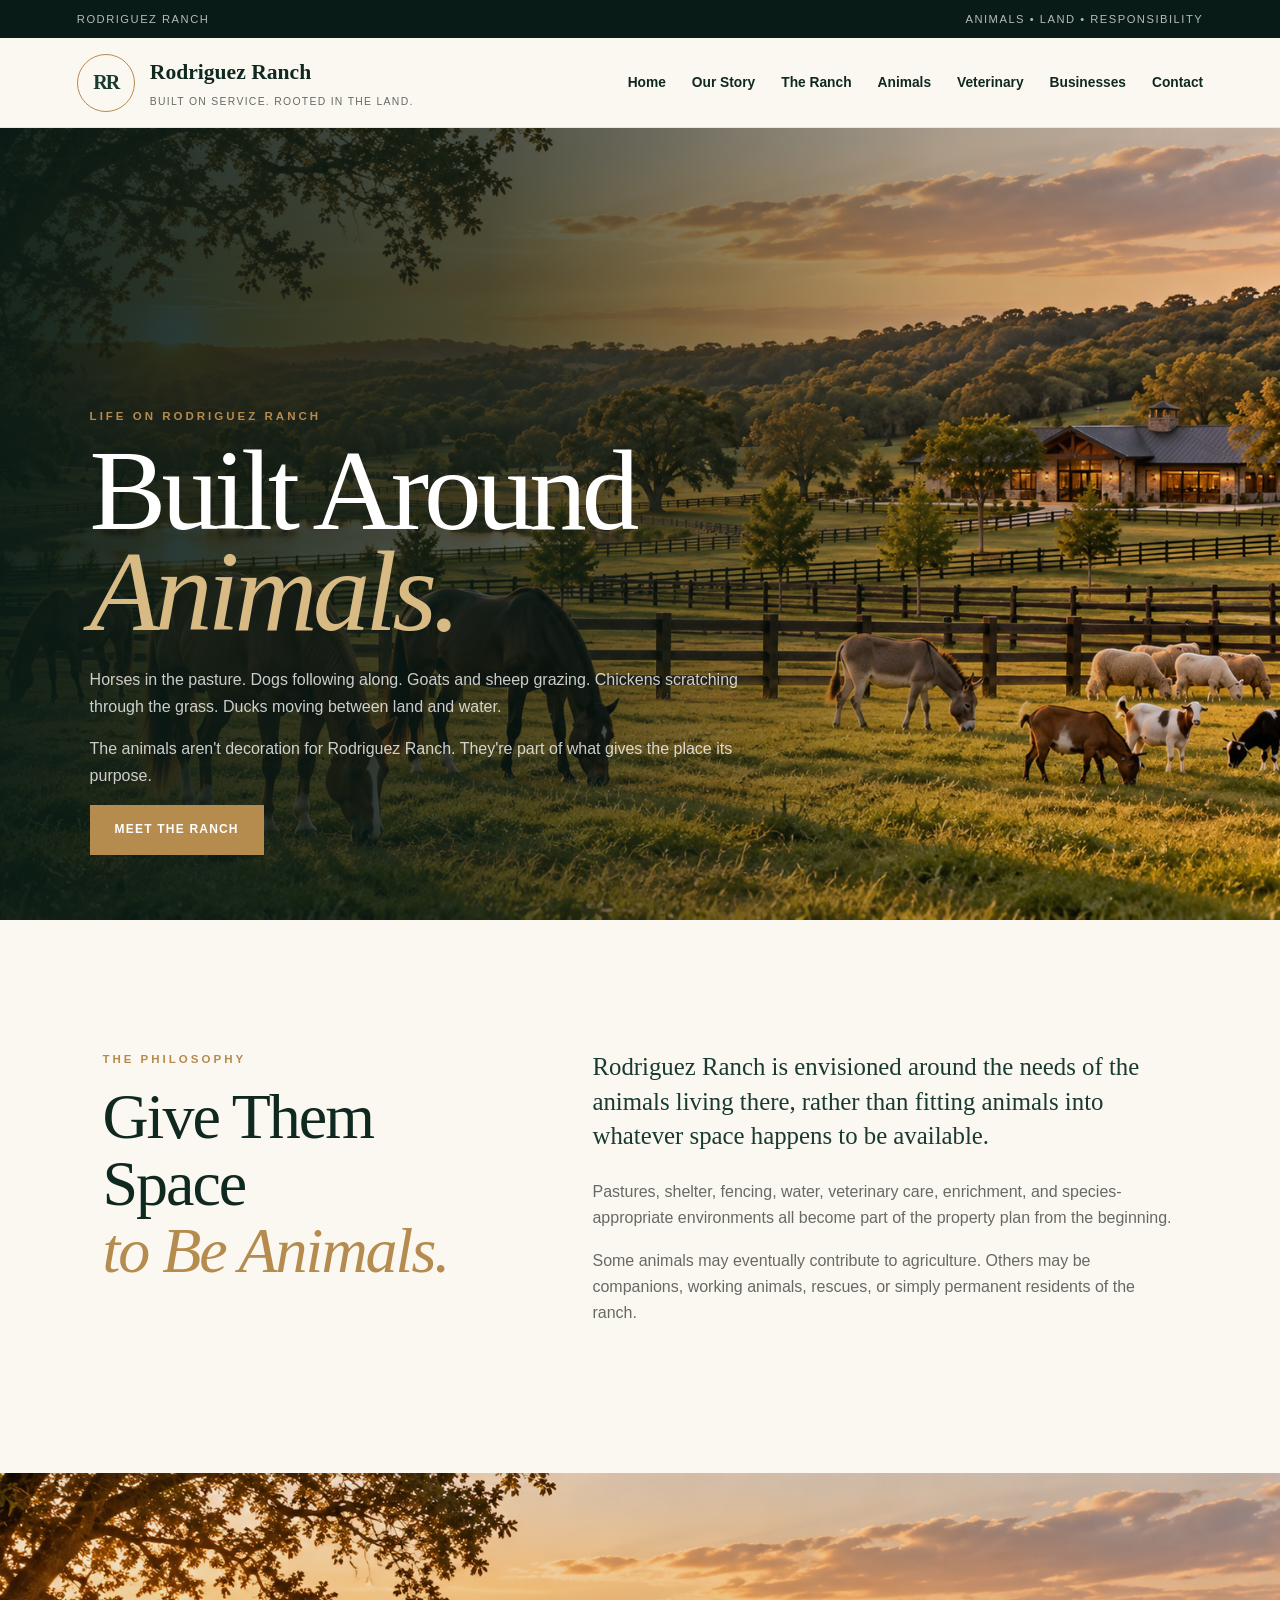
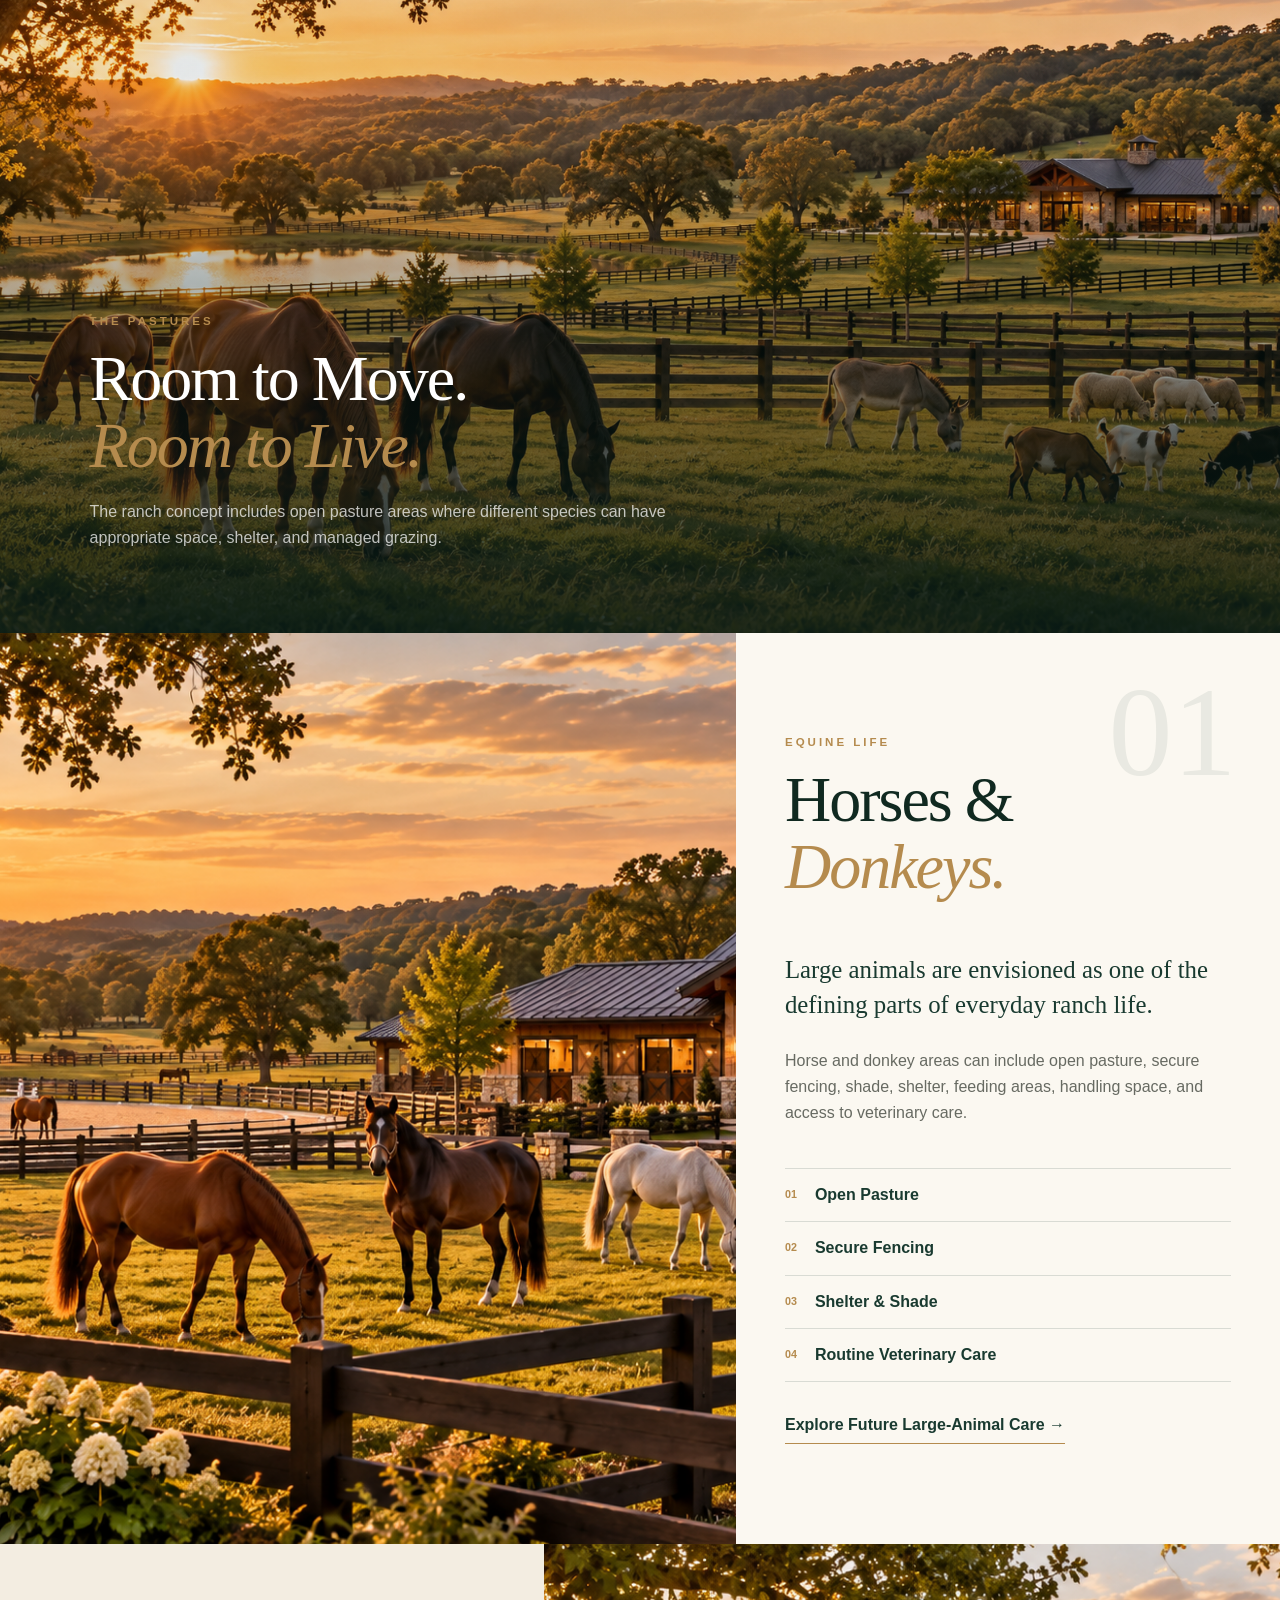
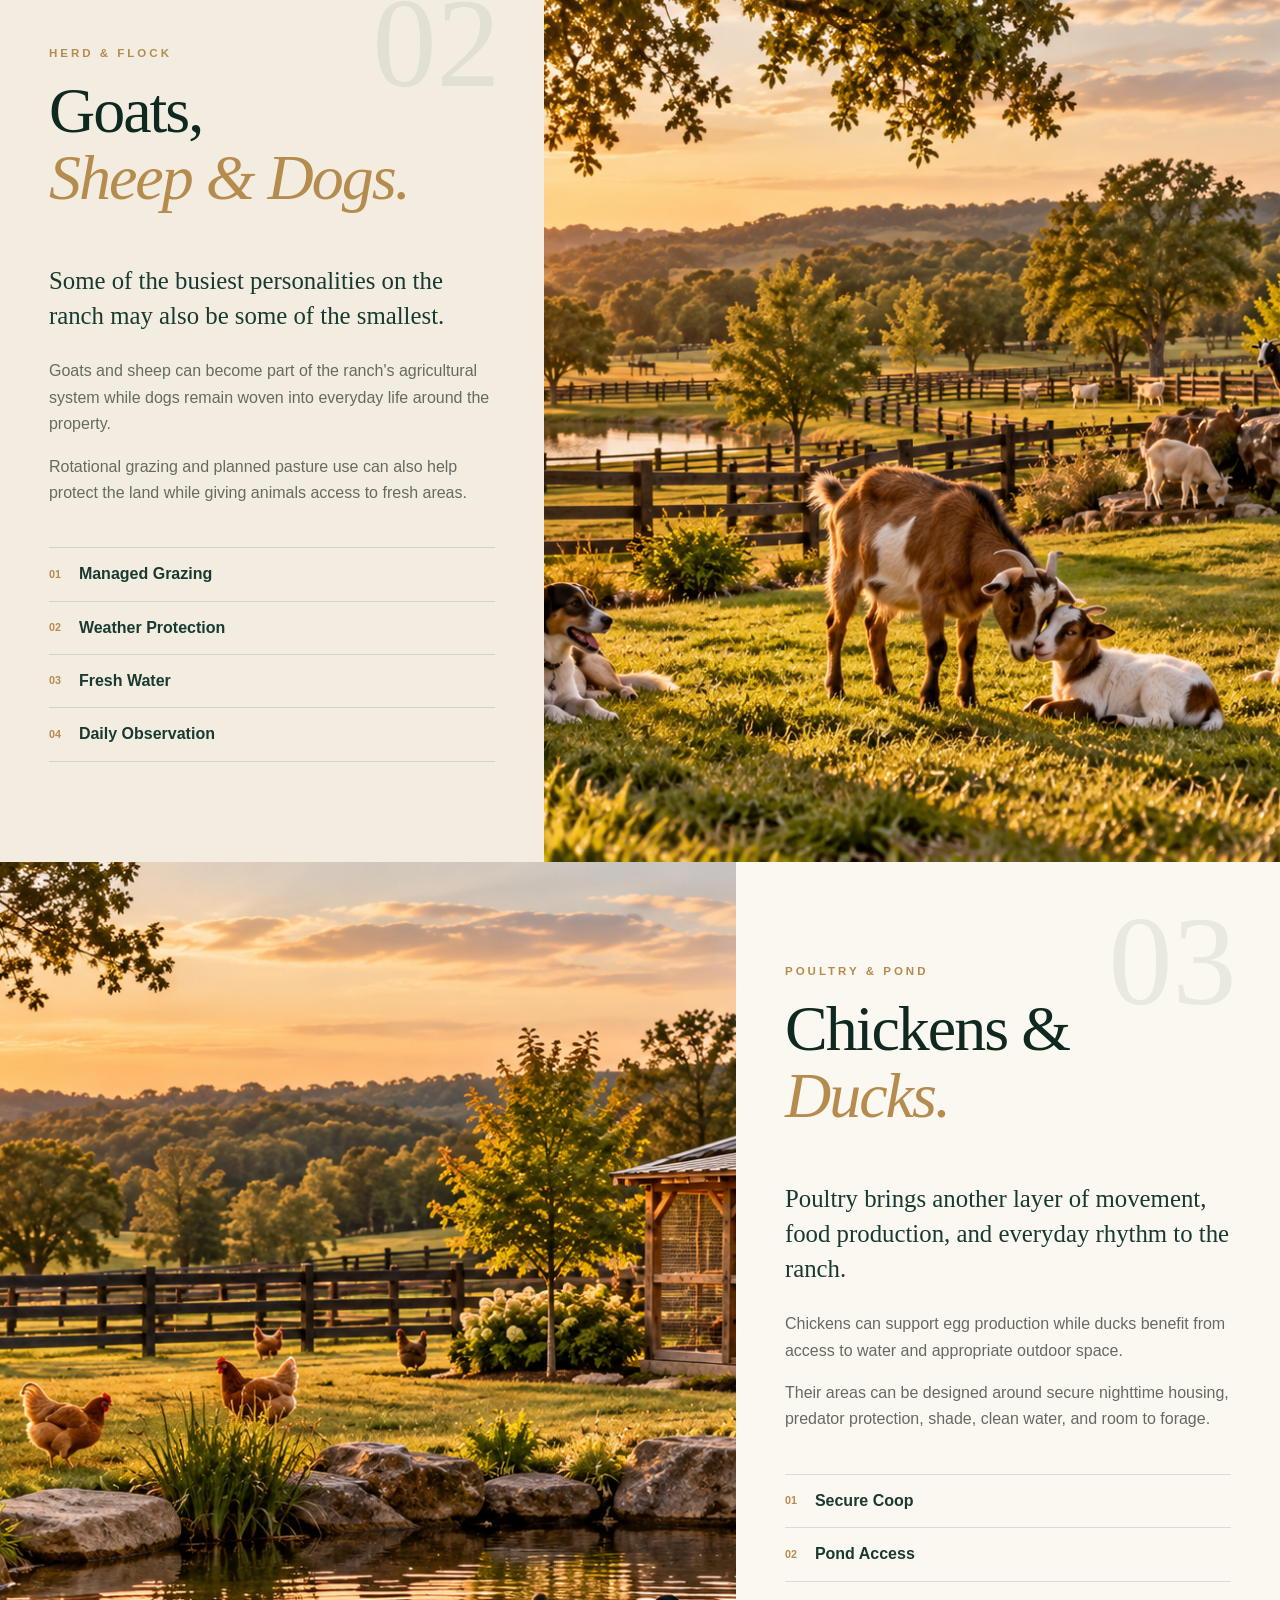
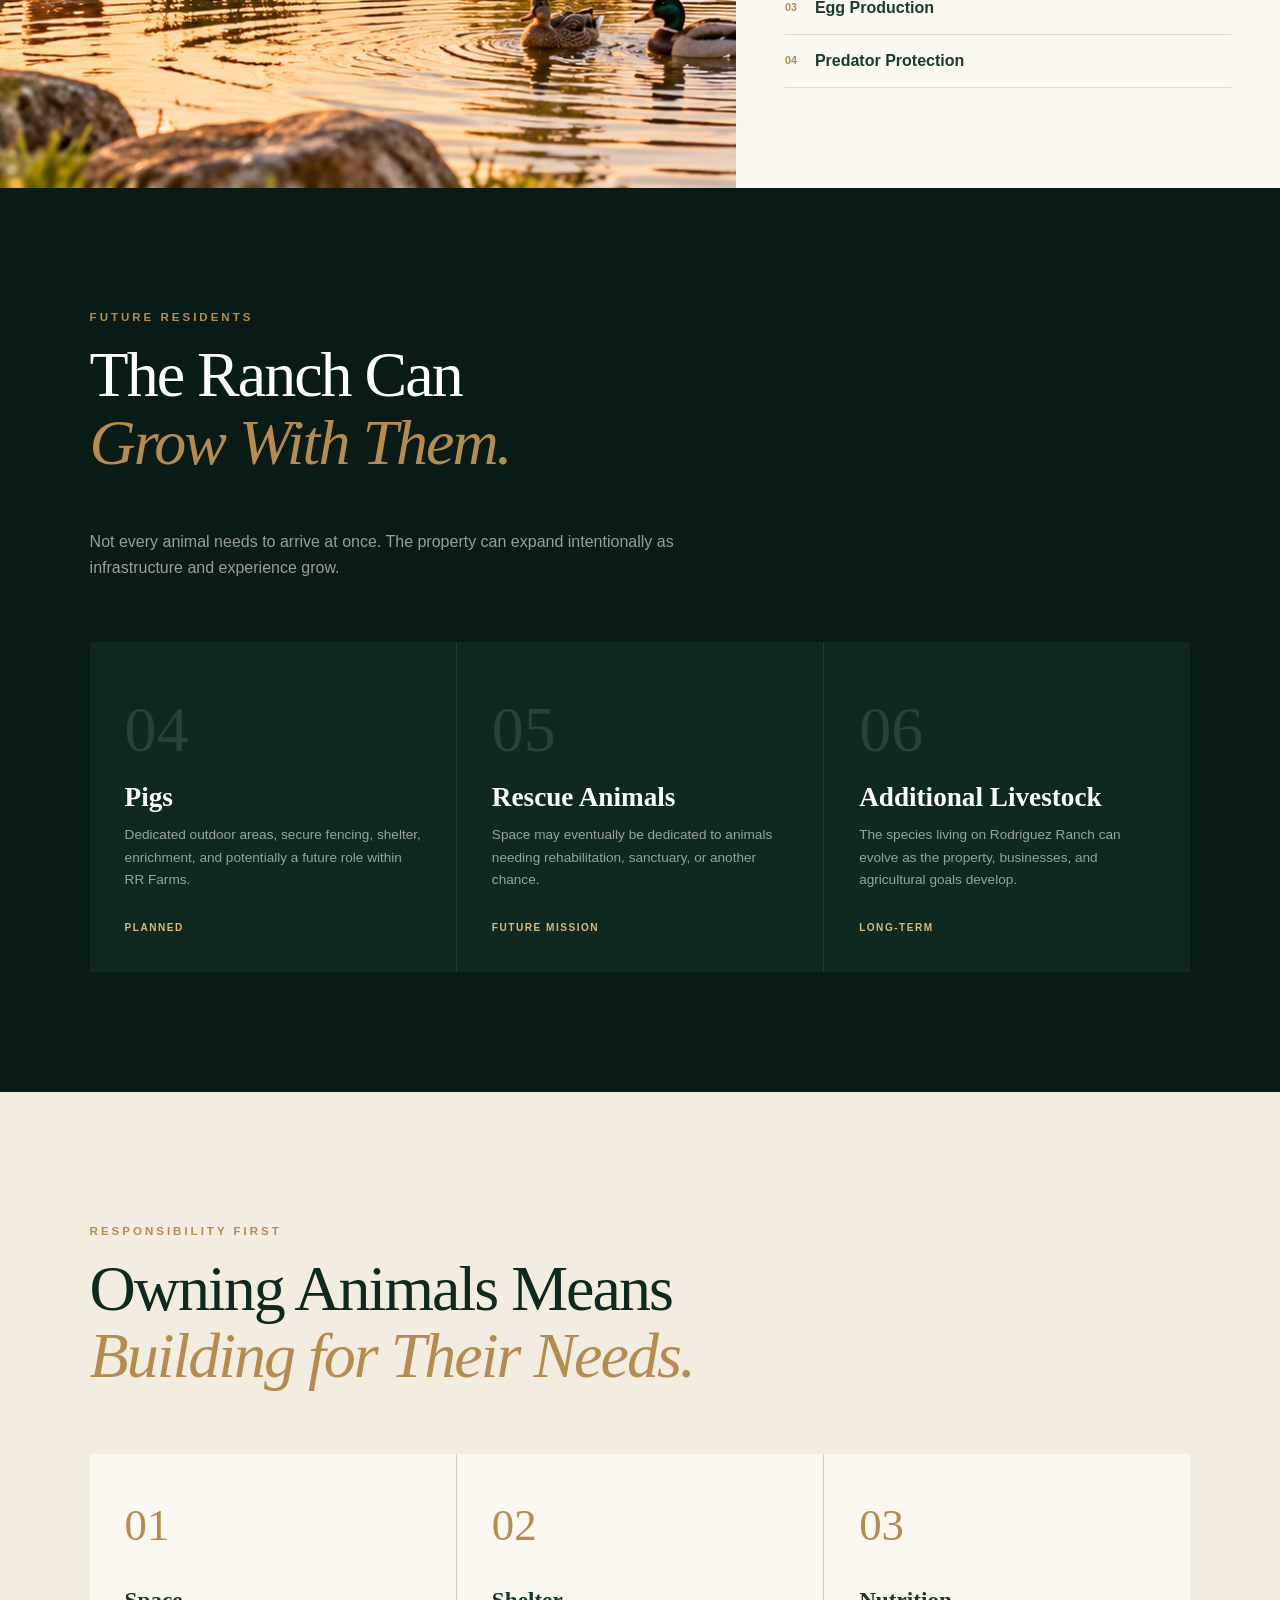
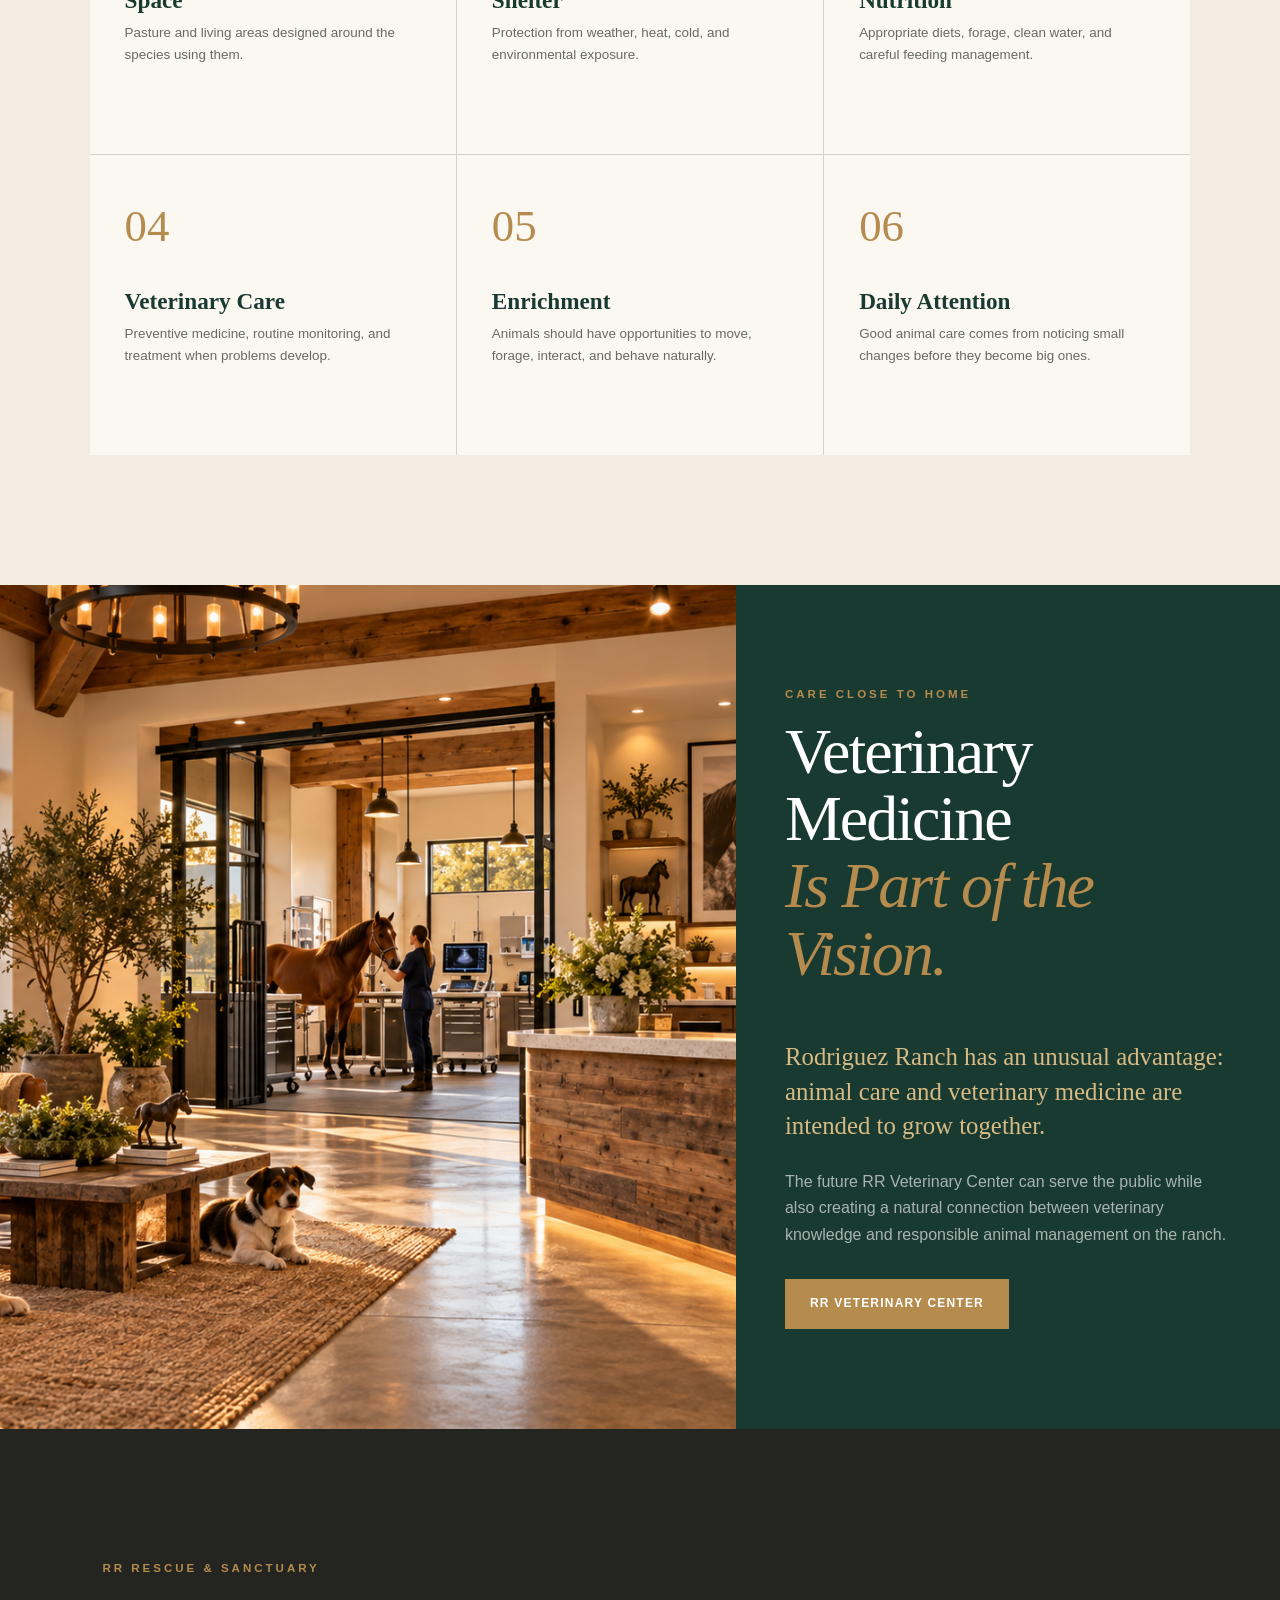
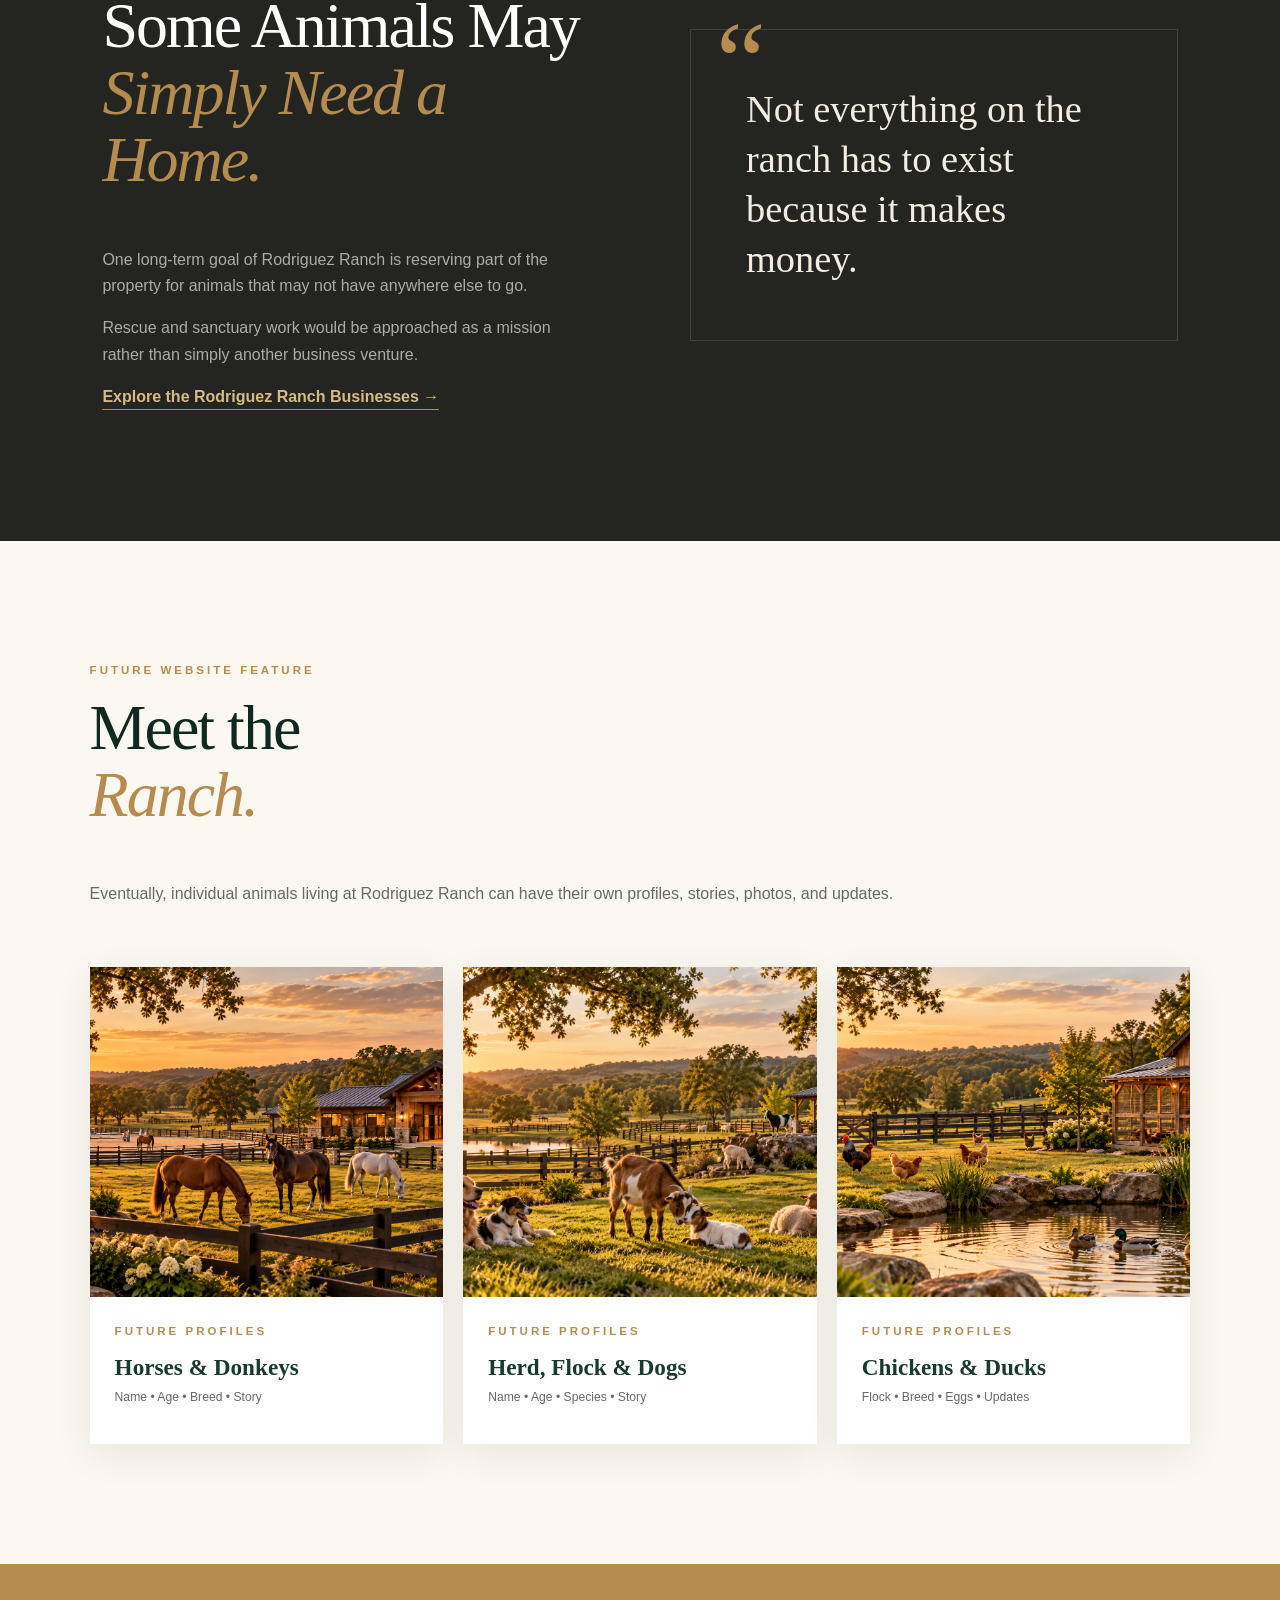
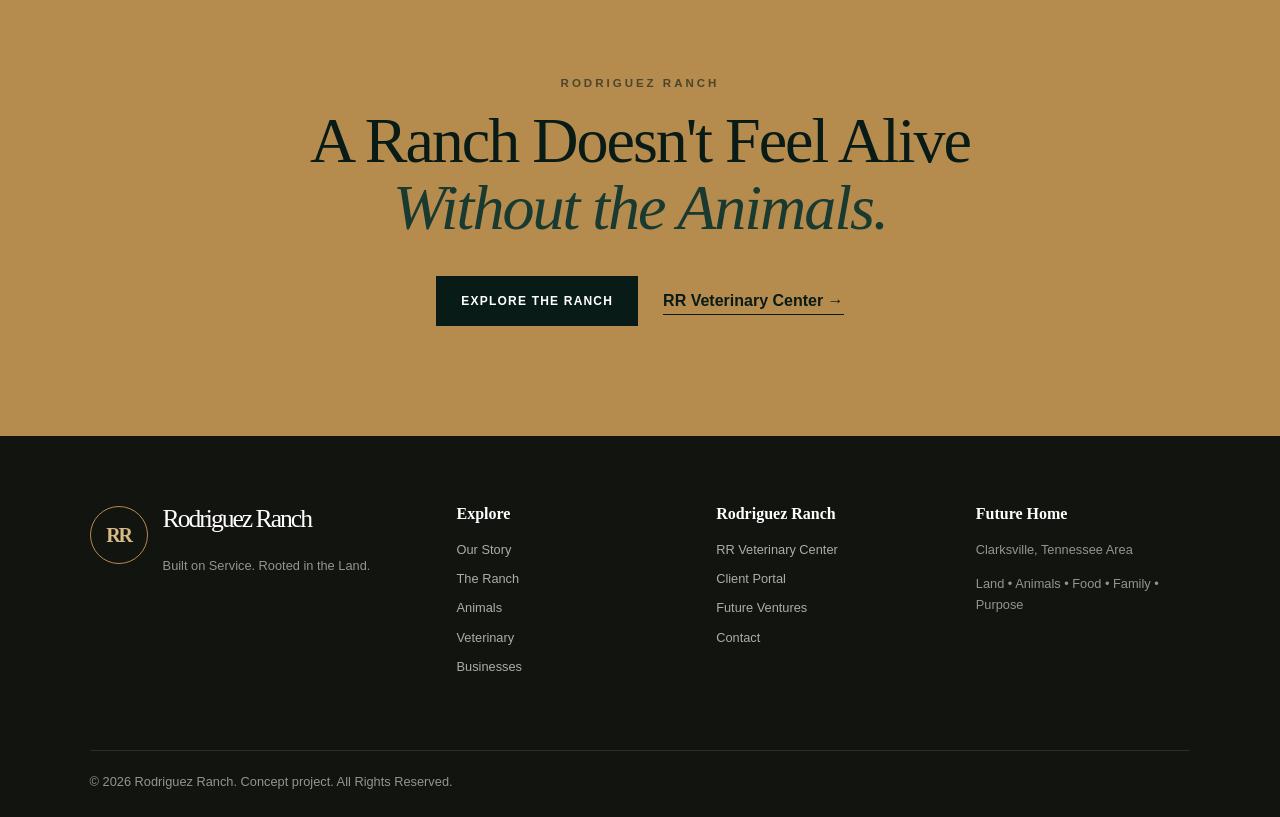
==== commit c0f36bf9: "Update animals.html" ====
--- a/animals.html
+++ b/animals.html
@@ -971,82 +971,83 @@
 
   <footer>
 
-    <div class="footer-brand">
-
-      <div class="brand-mark">
-        RR
-      </div>
-
-      <div>
-
-        <h2>
-          Rodriguez Ranch
-        </h2>
-
-        <p>
-          Built on Service. Rooted in the Land.
-        </p>
-
-      </div>
-
+  <div class="footer-brand">
+
+    <div class="brand-mark">
+      RR
     </div>
 
-
     <div>
 
-      <h3>
-        Explore
-      </h3>
-
-      <ul>
-        <li><a href="index.html">Home</a></li>
-        <li><a href="ranch.html">The Ranch</a></li>
-        <li><a href="animals.html">Animals</a></li>
-        <li><a href="veterinary.html">Veterinary</a></li>
-      </ul>
+      <h2>
+        Rodriguez Ranch
+      </h2>
+
+      <p>
+        Built on Service. Rooted in the Land.
+      </p>
 
     </div>
 
-
-    <div>
-
-      <h3>
-        Ranch Life
-      </h3>
-
-      <ul>
-        <li><a href="#pastures">Horses &amp; Donkeys</a></li>
-        <li><a href="#small-stock">Goats &amp; Sheep</a></li>
-        <li><a href="#poultry">Poultry</a></li>
-        <li><a href="#care">Animal Care</a></li>
-      </ul>
-
-    </div>
-
-
-    <div>
-
-      <h3>
-        Future Home
-      </h3>
-
-      <p>
-        Clarksville, Tennessee Area
-      </p>
-
-      <p>
-        Land • Animals • Food • Family • Purpose
-      </p>
-
-    </div>
-
-
-    <p class="copyright">
-      &copy; 2026 Rodriguez Ranch.
-      Concept Project. All Rights Reserved.
+  </div>
+
+
+  <div>
+
+    <h3>
+      Explore
+    </h3>
+
+    <ul>
+      <li><a href="story.html">Our Story</a></li>
+      <li><a href="ranch.html">The Ranch</a></li>
+      <li><a href="animals.html">Animals</a></li>
+      <li><a href="veterinary.html">Veterinary</a></li>
+      <li><a href="businesses.html">Businesses</a></li>
+    </ul>
+
+  </div>
+
+
+  <div>
+
+    <h3>
+      Rodriguez Ranch
+    </h3>
+
+    <ul>
+      <li><a href="veterinary.html">RR Veterinary Center</a></li>
+      <li><a href="portal.html">Client Portal</a></li>
+      <li><a href="businesses.html">Future Ventures</a></li>
+      <li><a href="contact.html">Contact</a></li>
+    </ul>
+
+  </div>
+
+
+  <div>
+
+    <h3>
+      Future Home
+    </h3>
+
+    <p>
+      Clarksville, Tennessee Area
     </p>
 
-  </footer>
+    <p>
+      Land • Animals • Food • Family • Purpose
+    </p>
+
+  </div>
+
+
+  <p class="copyright">
+    &copy; 2026 Rodriguez Ranch.
+    Concept Project. All Rights Reserved.
+  </p>
+
+</footer>
 
 
   <script src="script.js"></script>
